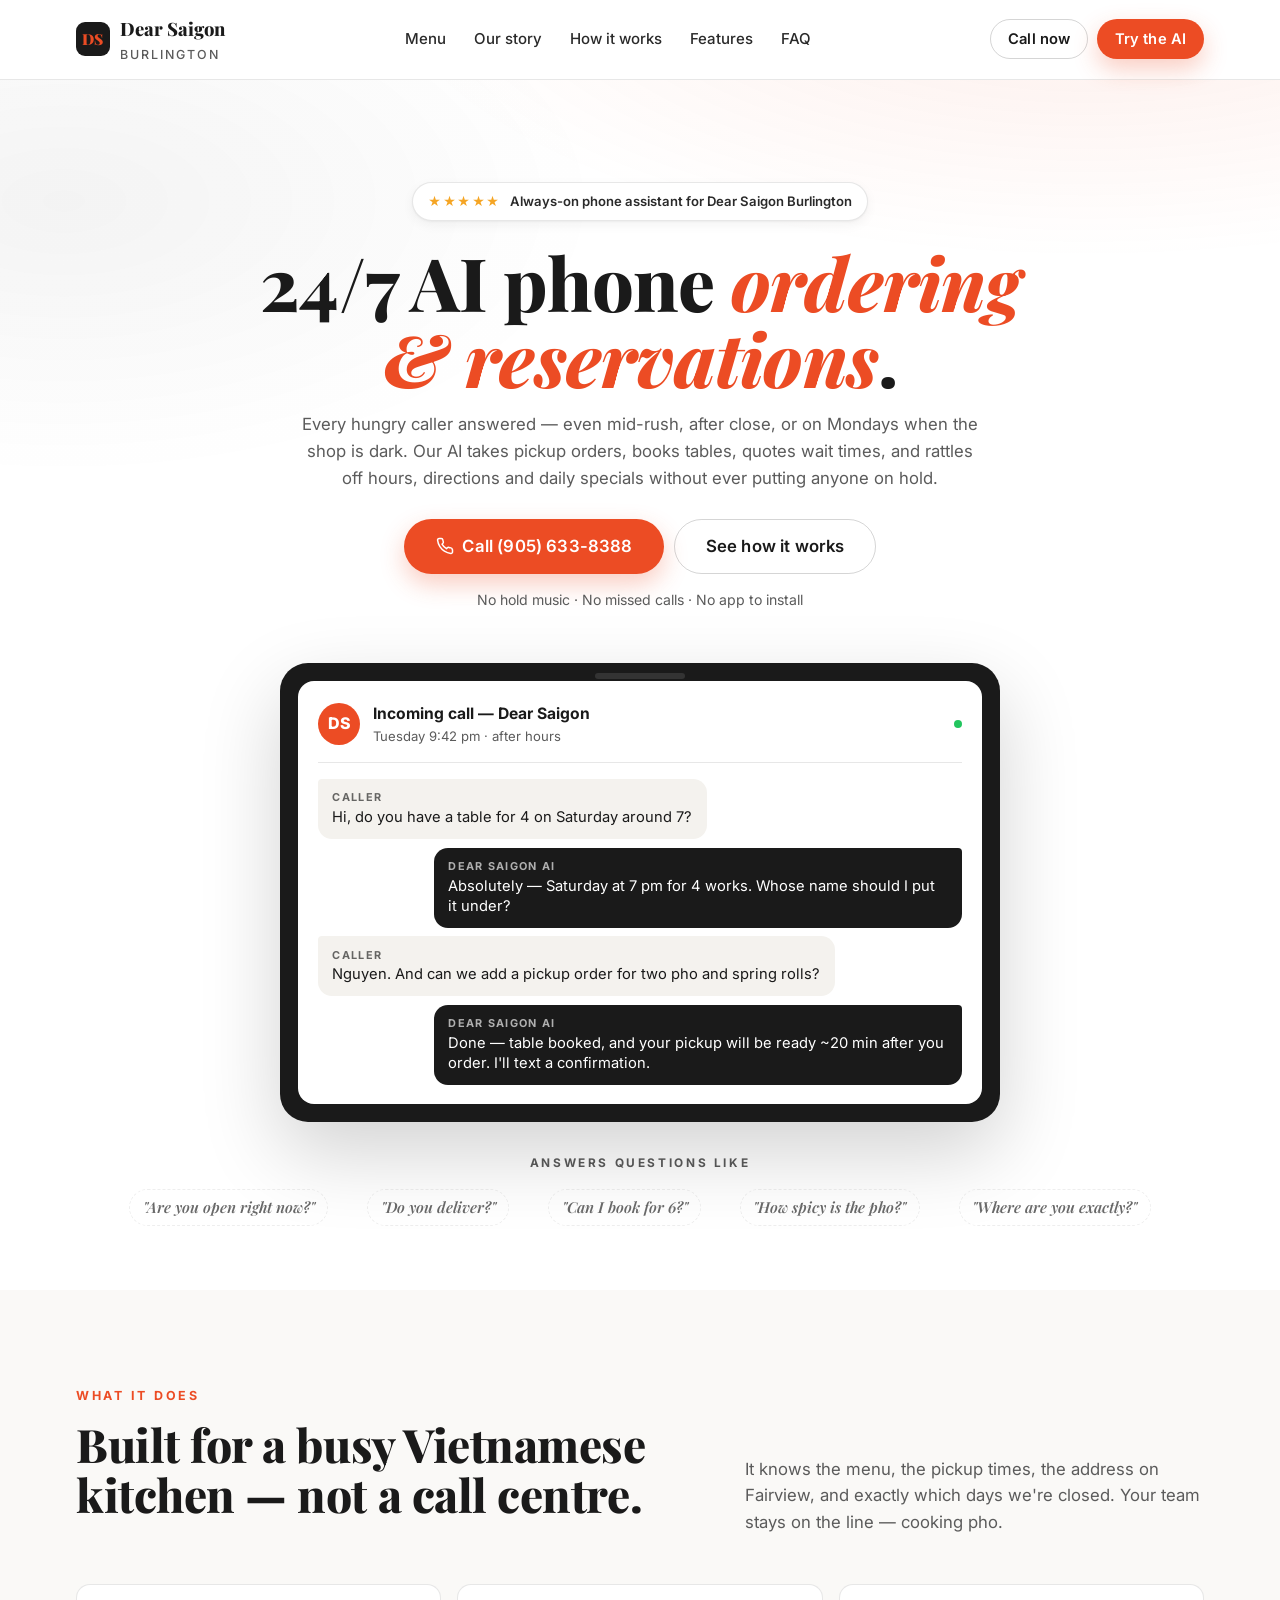
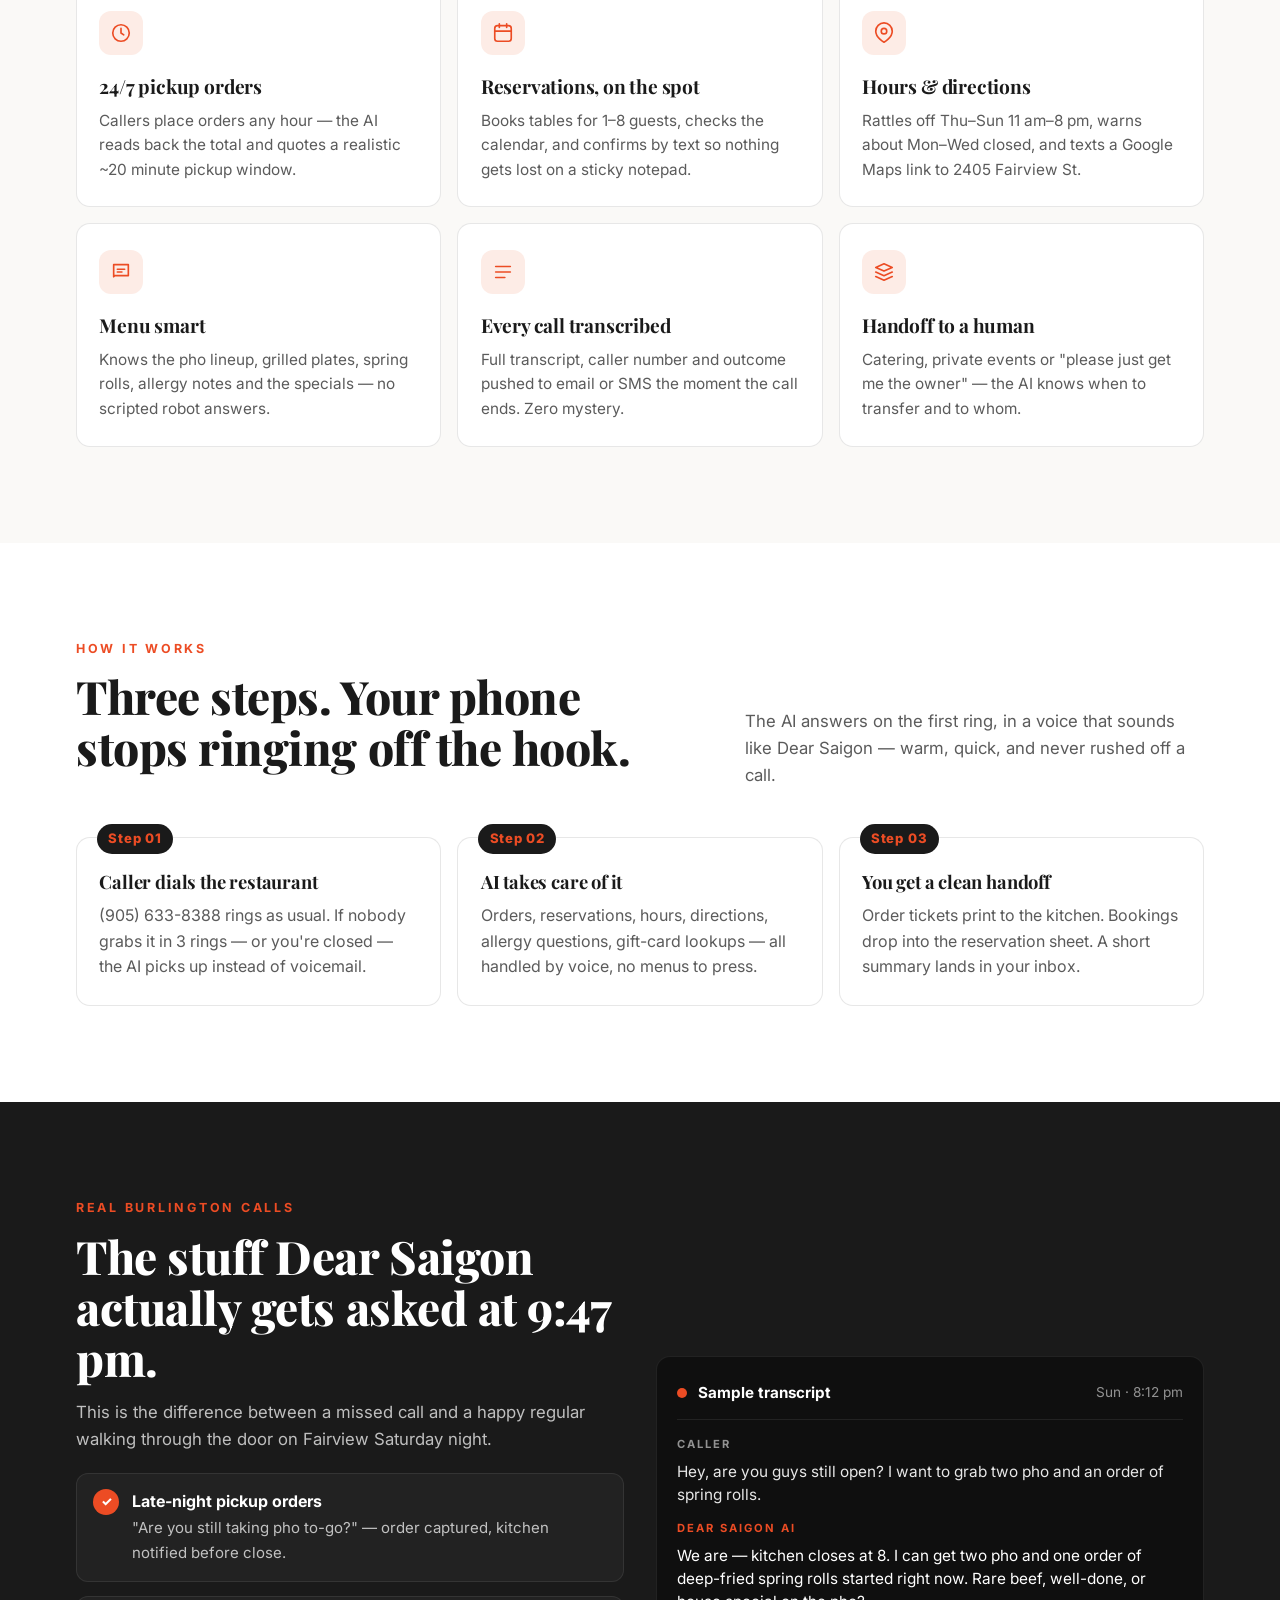
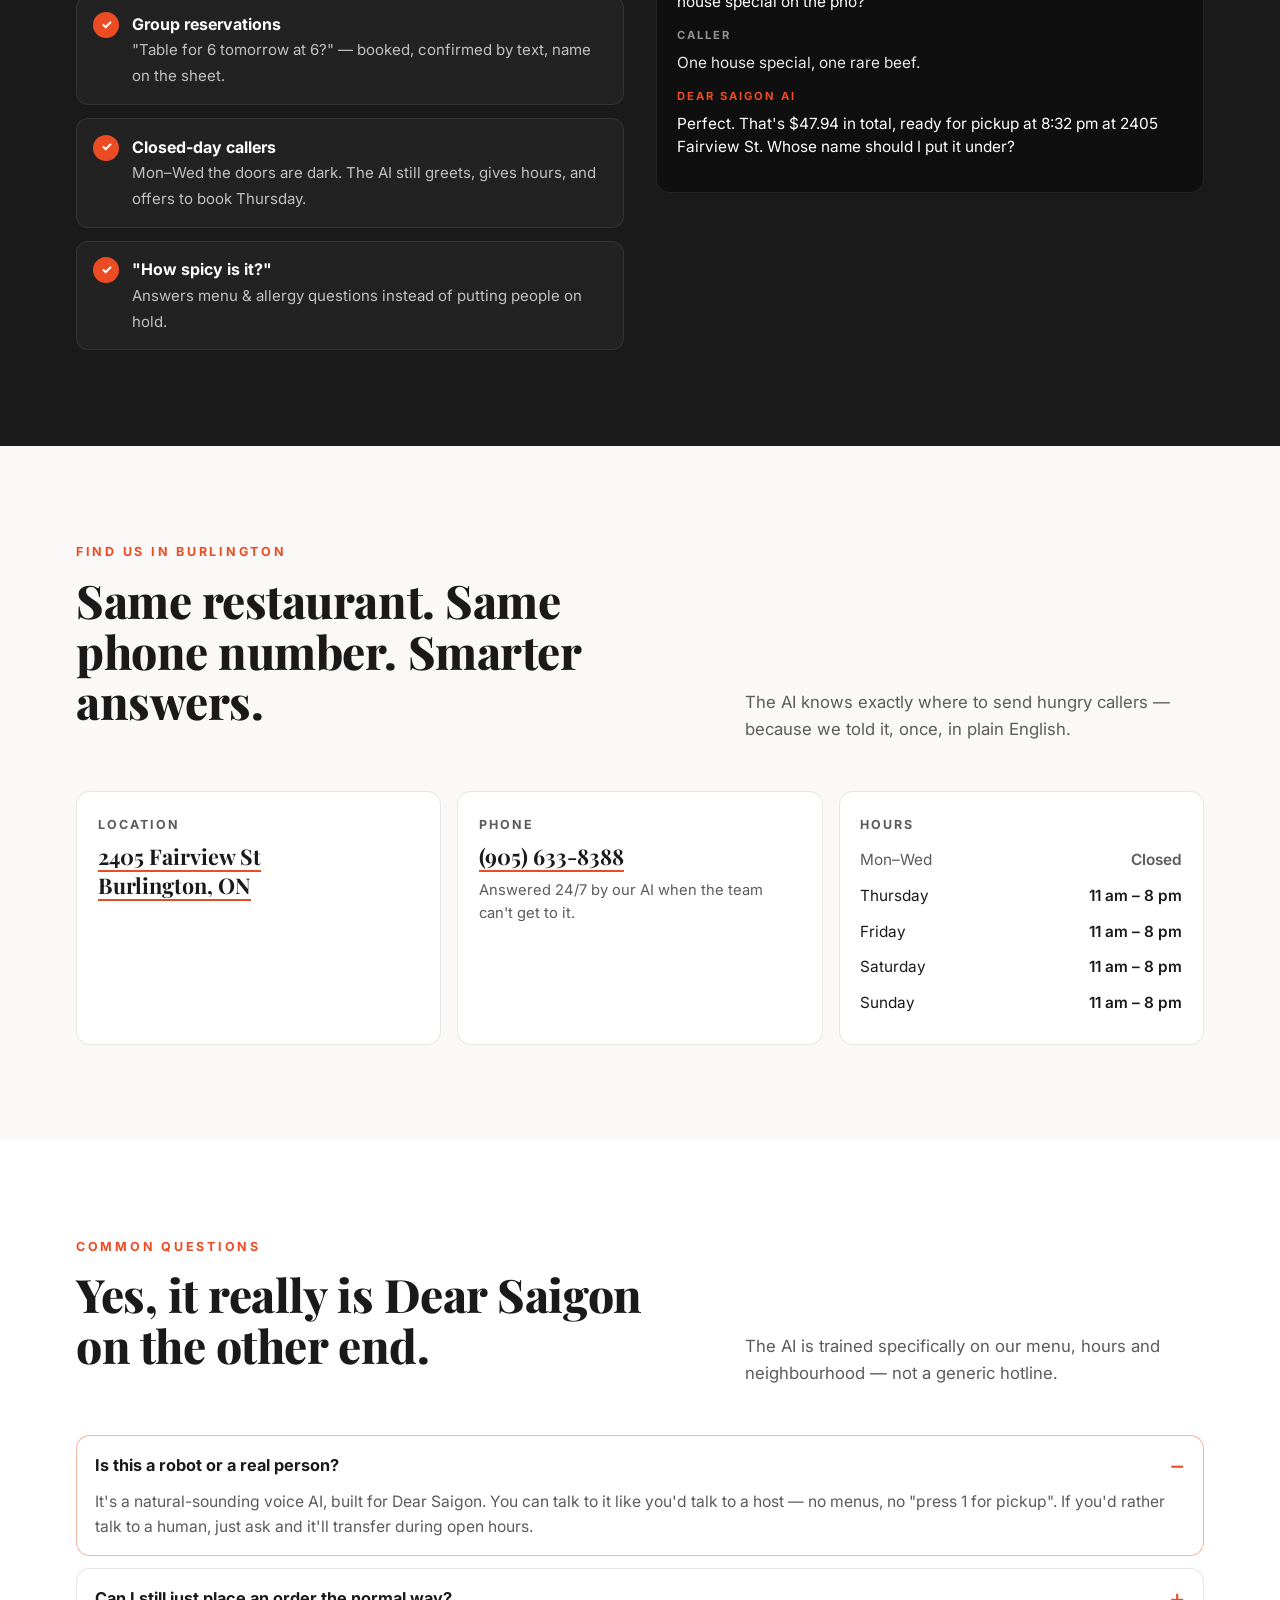
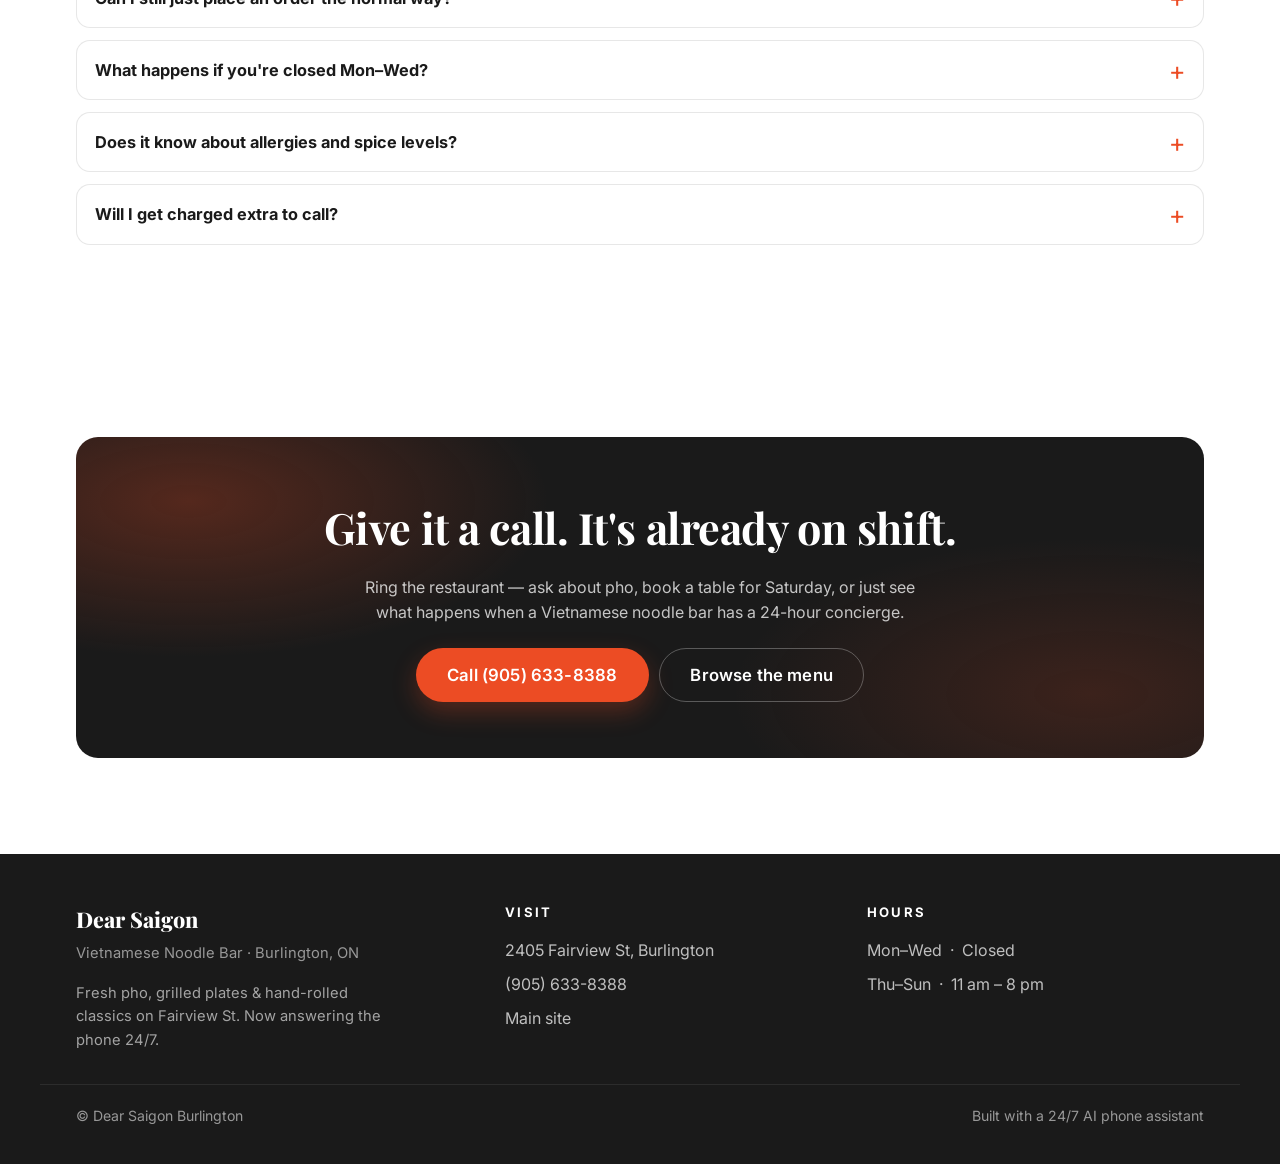
==== phone-ai.html @ c7701cff "Add 24/7 AI phone ordering & reservations page (Loman-inspired) - New standalone phone-ai.html with " ====
<!DOCTYPE html>
<html lang="en">
<head>
<meta charset="UTF-8" />
<meta name="viewport" content="width=device-width, initial-scale=1.0" />
<title>24/7 AI Phone Ordering & Reservations — Dear Saigon Burlington</title>

<link rel="icon" href="data:image/svg+xml,%3Csvg xmlns='http://www.w3.org/2000/svg' viewBox='0 0 32 32'%3E%3Crect width='32' height='32' rx='7' fill='%231a1a1a'/%3E%3Ctext x='16' y='23' font-family='Georgia,serif' font-size='17' font-weight='bold' fill='%23ec4c24' text-anchor='middle'%3EDS%3C/text%3E%3C/svg%3E" />
<meta name="theme-color" content="#1a1a1a" />
<meta name="robots" content="index,follow" />
<meta name="description" content="Dear Saigon Burlington now answers every call — 24/7. Take pickup orders, reservations, hours & directions with an always-on AI phone assistant. Never miss a hungry guest again." />
<link rel="canonical" href="https://skywalker8888.github.io/dear-saigon-landing/phone-ai.html" />

<!-- Open Graph -->
<meta property="og:site_name" content="Dear Saigon — Vietnamese Noodle Bar" />
<meta property="og:title" content="24/7 AI Phone Ordering & Reservations — Dear Saigon Burlington" />
<meta property="og:description" content="Every call answered, every table booked, every order taken — even when the kitchen is slammed." />
<meta property="og:type" content="website" />
<meta property="og:url" content="https://skywalker8888.github.io/dear-saigon-landing/phone-ai.html" />
<meta property="og:image" content="https://skywalker8888.github.io/dear-saigon-landing/assets/dearsaigon-pho.webp" />
<meta property="og:locale" content="en_CA" />

<meta name="twitter:card" content="summary_large_image" />
<meta name="twitter:title" content="24/7 AI Phone Ordering & Reservations — Dear Saigon Burlington" />
<meta name="twitter:description" content="Every call answered, every table booked, every order taken." />
<meta name="twitter:image" content="https://skywalker8888.github.io/dear-saigon-landing/assets/dearsaigon-pho.webp" />

<link rel="preconnect" href="https://fonts.googleapis.com" />
<link rel="preconnect" href="https://fonts.gstatic.com" crossorigin />
<link href="https://fonts.googleapis.com/css2?family=Inter:wght@400;500;600;700;800;900&family=Playfair+Display:ital,wght@0,600;0,700;0,800;0,900;1,600&display=swap" rel="stylesheet" />

<style>
  :root {
    --ink:        #1a1a1a;
    --ink-2:      #2a2a2a;
    --accent:     #ec4c24;
    --accent-2:   #d9401b;
    --accent-tint:#fdece6;
    --paper:      #ffffff;
    --paper-2:    #faf9f7;
    --paper-3:    #f4f2ee;
    --muted:      #5b5b5b;
    --line:       rgba(26,26,26,.10);
    --shadow-sm:  0 1px 2px rgba(0,0,0,.04), 0 4px 12px rgba(0,0,0,.05);
    --shadow-md:  0 8px 30px rgba(0,0,0,.08);
    --shadow-lg:  0 30px 80px rgba(0,0,0,.18);
    --radius:     14px;
    --radius-pill:999px;
    --maxw:       1200px;
    --ease:       cubic-bezier(.22,.61,.36,1);
  }

  * { box-sizing: border-box; margin: 0; padding: 0; }
  html { scroll-behavior: smooth; -webkit-text-size-adjust: 100%; scroll-padding-top: 90px; }
  body {
    font-family: 'Inter', system-ui, -apple-system, sans-serif;
    color: var(--ink);
    background: var(--paper);
    line-height: 1.6;
    -webkit-font-smoothing: antialiased;
    overflow-x: hidden;
  }
  h1, h2, h3, h4, .serif {
    font-family: 'Playfair Display', Georgia, serif;
    letter-spacing: -.01em;
    color: var(--ink);
  }
  a { color: inherit; text-decoration: none; }
  img, svg { display: block; max-width: 100%; height: auto; }

  .wrap { width: 100%; max-width: var(--maxw); margin-inline: auto; padding-inline: clamp(1.1rem, 4vw, 2.25rem); }

  /* ---------- Buttons ---------- */
  .btn {
    display: inline-flex;
    align-items: center;
    justify-content: center;
    gap: .55rem;
    font-weight: 600;
    font-size: 1rem;
    letter-spacing: .01em;
    padding: .95rem 1.55rem;
    border-radius: var(--radius-pill);
    border: 1.5px solid transparent;
    cursor: pointer;
    transition: transform .2s var(--ease), box-shadow .2s var(--ease), background .2s var(--ease), color .2s var(--ease);
    min-height: 48px;
    line-height: 1.1;
  }
  .btn:focus-visible { outline: 3px solid var(--accent); outline-offset: 3px; }
  .btn-primary {
    background: var(--accent);
    color: #fff;
    box-shadow: 0 10px 24px rgba(236,76,36,.28);
  }
  .btn-primary:hover { transform: translateY(-2px); background: var(--accent-2); box-shadow: 0 14px 32px rgba(236,76,36,.38); }
  .btn-dark {
    background: var(--ink);
    color: #fff;
  }
  .btn-dark:hover { transform: translateY(-2px); background: #000; }
  .btn-outline {
    background: transparent;
    color: var(--ink);
    border-color: rgba(26,26,26,.18);
  }
  .btn-outline:hover { border-color: var(--ink); background: rgba(26,26,26,.04); }
  .btn-lg { font-size: 1.05rem; padding: 1.05rem 1.9rem; min-height: 54px; }

  /* ---------- Top nav ---------- */
  .nav {
    position: sticky; top: 0; z-index: 60;
    background: rgba(255,255,255,.9);
    backdrop-filter: saturate(1.4) blur(10px);
    -webkit-backdrop-filter: saturate(1.4) blur(10px);
    border-bottom: 1px solid var(--line);
  }
  .nav-inner {
    display: flex; align-items: center; justify-content: space-between;
    padding-block: .85rem;
  }
  .brand {
    display: inline-flex; align-items: center; gap: .65rem;
    font-family: 'Playfair Display', Georgia, serif;
    font-weight: 800;
    font-size: 1.15rem;
    color: var(--ink);
  }
  .brand .mark {
    width: 34px; height: 34px; border-radius: 9px;
    background: var(--ink);
    color: var(--accent);
    display: inline-flex; align-items: center; justify-content: center;
    font-weight: 900; font-size: .95rem;
    letter-spacing: .02em;
  }
  .brand .subline {
    font-family: 'Inter', sans-serif; font-weight: 500; font-size: .78rem;
    color: var(--muted); letter-spacing: .16em; text-transform: uppercase;
  }
  .nav-links {
    display: none;
    gap: 1.75rem;
    align-items: center;
  }
  .nav-links a {
    font-weight: 500; color: var(--ink-2); font-size: .94rem;
    transition: color .2s var(--ease);
  }
  .nav-links a:hover { color: var(--accent); }
  .nav-actions { display: inline-flex; align-items: center; gap: .55rem; }
  .nav-actions .btn { padding: .6rem 1.05rem; min-height: 40px; font-size: .92rem; }
  @media (min-width: 900px) {
    .nav-links { display: inline-flex; }
  }

  /* ---------- Hero ---------- */
  .hero {
    position: relative;
    padding: clamp(3.5rem, 8vw, 6.5rem) 0 clamp(2.5rem, 6vw, 4rem);
    background:
      radial-gradient(1200px 500px at 85% -10%, rgba(236,76,36,.10), transparent 60%),
      radial-gradient(900px 460px at 5% 10%, rgba(26,26,26,.05), transparent 60%),
      var(--paper);
    text-align: center;
    overflow: hidden;
  }
  .hero .ribbon {
    display: inline-flex; align-items: center; gap: .55rem;
    background: #fff;
    border: 1px solid var(--line);
    padding: .5rem .95rem;
    border-radius: var(--radius-pill);
    font-size: .82rem; font-weight: 600; color: var(--ink-2);
    box-shadow: var(--shadow-sm);
  }
  .hero .ribbon .stars { color: #f5a524; letter-spacing: .12em; font-size: .78rem; }
  .hero h1 {
    margin: 1.35rem auto .95rem;
    font-size: clamp(2.4rem, 6.4vw, 4.6rem);
    line-height: 1.04;
    max-width: 16ch;
    font-weight: 800;
  }
  .hero h1 .accent { color: var(--accent); font-style: italic; }
  .hero p.lede {
    max-width: 62ch; margin: 0 auto 1.75rem;
    color: var(--muted); font-size: clamp(1.05rem, 1.3vw, 1.18rem);
  }
  .hero .cta-row {
    display: inline-flex; flex-wrap: wrap; gap: .65rem; justify-content: center;
  }
  .hero .under-cta {
    margin-top: .95rem; color: var(--muted); font-size: .88rem;
  }

  /* Phone mockup */
  .phone-frame {
    margin: clamp(2rem, 5vw, 3.25rem) auto 0;
    max-width: 720px;
    background: var(--ink);
    border-radius: 28px;
    padding: 18px;
    box-shadow: var(--shadow-lg);
    position: relative;
  }
  .phone-frame::before {
    content: '';
    position: absolute; top: 10px; left: 50%; transform: translateX(-50%);
    width: 90px; height: 6px; background: #333; border-radius: 3px;
  }
  .phone-screen {
    background: #fff; border-radius: 16px;
    padding: 1.25rem 1.25rem 1.15rem;
    text-align: left;
  }
  .call-row {
    display: flex; align-items: center; gap: .8rem;
    padding-bottom: .9rem; border-bottom: 1px solid var(--line);
    margin-bottom: 1rem;
  }
  .avatar {
    width: 42px; height: 42px; border-radius: 50%;
    background: var(--accent); color: #fff;
    display: inline-flex; align-items: center; justify-content: center;
    font-weight: 800;
  }
  .call-title { font-weight: 700; font-size: .98rem; }
  .call-sub { color: var(--muted); font-size: .82rem; }
  .live-dot {
    width: 8px; height: 8px; border-radius: 50%;
    background: #22c55e; margin-left: auto;
    box-shadow: 0 0 0 0 rgba(34,197,94,.5);
    animation: pulse 1.6s infinite;
  }
  @keyframes pulse {
    0% { box-shadow: 0 0 0 0 rgba(34,197,94,.55); }
    70% { box-shadow: 0 0 0 12px rgba(34,197,94,0); }
    100% { box-shadow: 0 0 0 0 rgba(34,197,94,0); }
  }
  .bubbles { display: grid; gap: .55rem; }
  .bubble {
    padding: .7rem .9rem; border-radius: 14px;
    font-size: .92rem; max-width: 82%;
    line-height: 1.35;
  }
  .bubble.them {
    background: var(--paper-3); color: var(--ink);
    border-top-left-radius: 4px;
    justify-self: start;
  }
  .bubble.ai {
    background: var(--ink); color: #fff;
    border-top-right-radius: 4px;
    justify-self: end;
  }
  .bubble .who {
    display: block; font-size: .68rem; text-transform: uppercase; letter-spacing: .12em;
    opacity: .65; margin-bottom: .2rem; font-weight: 700;
  }

  /* ---------- Logos / trusted band ---------- */
  .trust {
    padding: 2rem 0 0;
    text-align: center;
  }
  .trust .kicker {
    text-transform: uppercase; letter-spacing: .22em; font-size: .74rem;
    color: var(--muted); font-weight: 700; margin-bottom: 1rem;
  }
  .trust-row {
    display: flex; flex-wrap: wrap; justify-content: center; align-items: center;
    gap: 1.4rem 2.4rem; opacity: .7;
    font-weight: 700; color: var(--ink-2); font-size: .95rem;
  }
  .trust-row .pill {
    padding: .35rem .8rem; border: 1px dashed var(--line); border-radius: 999px;
    font-family: 'Playfair Display', serif; font-style: italic; font-weight: 600;
  }

  /* ---------- Section shell ---------- */
  section { padding: clamp(3.5rem, 8vw, 6rem) 0; }
  .section-kicker {
    color: var(--accent); font-weight: 700; letter-spacing: .22em;
    text-transform: uppercase; font-size: .78rem;
    margin-bottom: .8rem;
  }
  .section-title {
    font-size: clamp(1.9rem, 3.6vw, 2.9rem);
    line-height: 1.1; max-width: 22ch;
    font-weight: 800;
    margin-bottom: 1rem;
  }
  .section-lede {
    color: var(--muted); font-size: 1.05rem;
    max-width: 60ch;
  }
  .section-head {
    display: grid;
    gap: 1rem;
    margin-bottom: clamp(2rem, 4vw, 3rem);
  }
  @media (min-width: 900px) {
    .section-head.split {
      grid-template-columns: 1.15fr .85fr;
      align-items: end;
      gap: 3rem;
    }
    .section-head.split .section-lede { justify-self: end; }
  }

  /* ---------- Feature grid ---------- */
  .features {
    background: var(--paper-2);
  }
  .feat-grid {
    display: grid; gap: 1rem;
    grid-template-columns: 1fr;
  }
  @media (min-width: 700px) { .feat-grid { grid-template-columns: 1fr 1fr; } }
  @media (min-width: 1000px) { .feat-grid { grid-template-columns: repeat(3, 1fr); } }
  .feat {
    background: #fff;
    border: 1px solid var(--line);
    border-radius: var(--radius);
    padding: 1.6rem 1.4rem 1.5rem;
    transition: transform .25s var(--ease), box-shadow .25s var(--ease), border-color .25s var(--ease);
  }
  .feat:hover { transform: translateY(-4px); box-shadow: var(--shadow-md); border-color: rgba(236,76,36,.35); }
  .feat .icon {
    width: 44px; height: 44px; border-radius: 12px;
    background: var(--accent-tint); color: var(--accent);
    display: inline-flex; align-items: center; justify-content: center;
    margin-bottom: 1rem;
  }
  .feat h3 { font-size: 1.2rem; margin-bottom: .45rem; font-weight: 700; }
  .feat p { color: var(--muted); font-size: .96rem; }

  /* ---------- How it works ---------- */
  .how-grid {
    display: grid; gap: 1rem;
    grid-template-columns: 1fr;
  }
  @media (min-width: 800px) { .how-grid { grid-template-columns: repeat(3, 1fr); } }
  .step {
    padding: 1.6rem 1.4rem;
    background: #fff;
    border: 1px solid var(--line);
    border-radius: var(--radius);
    position: relative;
  }
  .step .num {
    position: absolute; top: -14px; left: 20px;
    background: var(--ink); color: var(--accent);
    padding: .3rem .7rem; border-radius: 999px;
    font-weight: 800; font-size: .82rem; letter-spacing: .06em;
  }
  .step h3 { font-size: 1.15rem; margin: .25rem 0 .4rem; }
  .step p { color: var(--muted); }

  /* ---------- Split / conversation section ---------- */
  .split-section {
    background: var(--ink); color: #fff;
  }
  .split-section .section-title,
  .split-section h3 { color: #fff; }
  .split-section .section-lede { color: rgba(255,255,255,.72); }
  .split-section .section-kicker { color: var(--accent); }
  .split-grid {
    display: grid; gap: 2rem;
    grid-template-columns: 1fr;
  }
  @media (min-width: 900px) { .split-grid { grid-template-columns: 1fr 1fr; align-items: center; } }
  .use-list { display: grid; gap: .85rem; margin-top: 1.25rem; }
  .use-list li {
    list-style: none;
    display: flex; gap: .8rem; align-items: flex-start;
    padding: .95rem 1rem;
    background: rgba(255,255,255,.04);
    border: 1px solid rgba(255,255,255,.08);
    border-radius: 12px;
  }
  .use-list li .tick {
    flex: 0 0 auto; width: 26px; height: 26px; border-radius: 50%;
    background: var(--accent); color: #fff;
    display: inline-flex; align-items: center; justify-content: center;
    font-size: .8rem; font-weight: 800;
  }
  .use-list li strong { color: #fff; }
  .use-list li span { color: rgba(255,255,255,.72); font-size: .94rem; }

  .transcript {
    background: #0f0f0f;
    border: 1px solid rgba(255,255,255,.08);
    border-radius: var(--radius);
    padding: 1.5rem 1.25rem 1.25rem;
  }
  .transcript-head {
    display: flex; align-items: center; gap: .7rem;
    padding-bottom: .9rem; border-bottom: 1px solid rgba(255,255,255,.08);
    margin-bottom: 1rem;
  }
  .transcript-head .dot { width: 10px; height: 10px; border-radius: 50%; background: var(--accent); }
  .transcript-head .label { font-weight: 700; font-size: .95rem; }
  .transcript-head .time { color: rgba(255,255,255,.55); font-size: .85rem; margin-left: auto; }
  .msg { display: grid; gap: .35rem; margin-bottom: .9rem; }
  .msg .from {
    font-size: .7rem; letter-spacing: .18em; text-transform: uppercase;
    color: rgba(255,255,255,.55); font-weight: 700;
  }
  .msg p { line-height: 1.5; font-size: .96rem; }
  .msg.caller p { color: rgba(255,255,255,.9); }
  .msg.ai p { color: #fff; }
  .msg.ai .from { color: var(--accent); }

  /* ---------- FAQ ---------- */
  .faq-list { display: grid; gap: .75rem; margin-top: 1.5rem; }
  details.faq {
    background: #fff;
    border: 1px solid var(--line);
    border-radius: var(--radius);
    padding: 1rem 1.15rem;
    transition: border-color .2s var(--ease);
  }
  details.faq[open] { border-color: rgba(236,76,36,.4); }
  details.faq summary {
    list-style: none; cursor: pointer;
    font-weight: 700; font-size: 1.02rem;
    display: flex; align-items: center; justify-content: space-between;
    gap: 1rem;
  }
  details.faq summary::-webkit-details-marker { display: none; }
  details.faq summary::after {
    content: '+'; font-weight: 400; font-size: 1.6rem;
    color: var(--accent); line-height: 1; transition: transform .2s var(--ease);
  }
  details.faq[open] summary::after { content: '−'; }
  details.faq p { color: var(--muted); margin-top: .7rem; font-size: .98rem; }

  /* ---------- CTA banner ---------- */
  .cta-banner {
    background:
      radial-gradient(600px 260px at 10% 20%, rgba(236,76,36,.28), transparent 60%),
      radial-gradient(600px 260px at 90% 80%, rgba(236,76,36,.16), transparent 60%),
      var(--ink);
    color: #fff;
    text-align: center;
    border-radius: 22px;
    padding: clamp(2.25rem, 5vw, 3.5rem) clamp(1.25rem, 4vw, 3rem);
    margin: 0 auto;
  }
  .cta-banner h2 { color: #fff; font-size: clamp(1.9rem, 3.6vw, 2.7rem); margin-bottom: .8rem; }
  .cta-banner p { color: rgba(255,255,255,.75); max-width: 55ch; margin: 0 auto 1.4rem; }
  .cta-banner .btn-outline { color: #fff; border-color: rgba(255,255,255,.28); }
  .cta-banner .btn-outline:hover { border-color: #fff; background: rgba(255,255,255,.06); }

  /* ---------- Info / visit panel ---------- */
  .visit {
    background: var(--paper-2);
  }
  .visit-grid {
    display: grid; gap: 1rem;
    grid-template-columns: 1fr;
  }
  @media (min-width: 800px) { .visit-grid { grid-template-columns: repeat(3, 1fr); } }
  .info-card {
    background: #fff;
    border: 1px solid var(--line);
    border-radius: var(--radius);
    padding: 1.4rem 1.3rem;
  }
  .info-card h4 {
    font-family: 'Inter', sans-serif; text-transform: uppercase;
    letter-spacing: .16em; font-size: .78rem; color: var(--muted);
    font-weight: 700; margin-bottom: .5rem;
  }
  .info-card .big {
    font-family: 'Playfair Display', serif; font-size: 1.35rem; font-weight: 700;
    line-height: 1.3;
  }
  .info-card .big a { border-bottom: 2px solid var(--accent); }
  .info-card ul { list-style: none; margin-top: .2rem; }
  .info-card li {
    display: flex; justify-content: space-between; gap: 1rem;
    padding: .35rem 0;
    color: var(--ink);
    font-size: .96rem;
  }
  .info-card li.closed { color: var(--muted); }
  .info-card li span:last-child { font-weight: 600; }

  /* ---------- Footer ---------- */
  footer {
    background: var(--ink); color: rgba(255,255,255,.75);
    padding: 3rem 0 2.25rem;
  }
  .foot-inner {
    display: grid; gap: 1.5rem;
    grid-template-columns: 1fr;
    align-items: start;
  }
  @media (min-width: 800px) { .foot-inner { grid-template-columns: 1.2fr 1fr 1fr; } }
  .foot-brand { font-family: 'Playfair Display', serif; color: #fff; font-weight: 800; font-size: 1.35rem; }
  .foot-sub { color: rgba(255,255,255,.55); margin-top: .35rem; font-size: .92rem; }
  .foot h5 {
    font-family: 'Inter', sans-serif; color: #fff; font-size: .82rem;
    text-transform: uppercase; letter-spacing: .18em; font-weight: 700; margin-bottom: .7rem;
  }
  .foot a { display: block; padding: .25rem 0; color: rgba(255,255,255,.72); }
  .foot a:hover { color: var(--accent); }
  .foot-bottom {
    margin-top: 2rem; padding-top: 1.25rem;
    border-top: 1px solid rgba(255,255,255,.08);
    display: flex; flex-wrap: wrap; justify-content: space-between; gap: .6rem;
    color: rgba(255,255,255,.55); font-size: .88rem;
  }

  /* Reveal animation */
  .reveal { opacity: 0; transform: translateY(14px); transition: opacity .55s var(--ease), transform .55s var(--ease); }
  .reveal.in { opacity: 1; transform: translateY(0); }
  @media (prefers-reduced-motion: reduce) {
    .reveal { opacity: 1; transform: none; }
    .live-dot { animation: none; }
  }
</style>
</head>

<body>

  <!-- ============ NAV ============ -->
  <header class="nav">
    <div class="wrap nav-inner">
      <a class="brand" href="index.html" aria-label="Dear Saigon home">
        <span class="mark" aria-hidden="true">DS</span>
        <span>
          Dear Saigon
          <span class="subline" style="display:block;margin-top:2px">Burlington</span>
        </span>
      </a>

      <nav class="nav-links" aria-label="Primary">
        <a href="index.html#menu">Menu</a>
        <a href="index.html#story">Our story</a>
        <a href="#how">How it works</a>
        <a href="#features">Features</a>
        <a href="#faq">FAQ</a>
      </nav>

      <div class="nav-actions">
        <a class="btn btn-outline" href="tel:+19056338388" aria-label="Call Dear Saigon">Call now</a>
        <a class="btn btn-primary" href="#cta">Try the AI</a>
      </div>
    </div>
  </header>

  <main>

    <!-- ============ HERO ============ -->
    <section class="hero">
      <div class="wrap">
        <span class="ribbon">
          <span class="stars" aria-hidden="true">★★★★★</span>
          <span>Always-on phone assistant for Dear Saigon Burlington</span>
        </span>

        <h1>24/7 AI phone <span class="accent">ordering &amp; reservations</span>.</h1>
        <p class="lede">
          Every hungry caller answered — even mid-rush, after close, or on Mondays when the shop is dark.
          Our AI takes pickup orders, books tables, quotes wait times, and rattles off hours,
          directions and daily specials without ever putting anyone on hold.
        </p>

        <div class="cta-row">
          <a class="btn btn-primary btn-lg" href="tel:+19056338388">
            <svg width="18" height="18" viewBox="0 0 24 24" fill="none" stroke="currentColor" stroke-width="2" stroke-linecap="round" stroke-linejoin="round" aria-hidden="true"><path d="M22 16.9v3a2 2 0 0 1-2.2 2 19.8 19.8 0 0 1-8.6-3.1 19.5 19.5 0 0 1-6-6 19.8 19.8 0 0 1-3.1-8.6A2 2 0 0 1 4.1 2h3a2 2 0 0 1 2 1.7c.1.9.3 1.8.6 2.6a2 2 0 0 1-.5 2.1L8 9.6a16 16 0 0 0 6 6l1.2-1.2a2 2 0 0 1 2.1-.5c.8.3 1.7.5 2.6.6a2 2 0 0 1 1.7 2Z"/></svg>
            Call (905) 633-8388
          </a>
          <a class="btn btn-outline btn-lg" href="#how">See how it works</a>
        </div>
        <p class="under-cta">No hold music &middot; No missed calls &middot; No app to install</p>

        <!-- Phone / demo card -->
        <div class="phone-frame reveal" aria-hidden="false">
          <div class="phone-screen">
            <div class="call-row">
              <div class="avatar">DS</div>
              <div>
                <div class="call-title">Incoming call — Dear Saigon</div>
                <div class="call-sub">Tuesday 9:42 pm &middot; after hours</div>
              </div>
              <span class="live-dot" aria-hidden="true"></span>
            </div>
            <div class="bubbles">
              <div class="bubble them">
                <span class="who">Caller</span>
                Hi, do you have a table for 4 on Saturday around 7?
              </div>
              <div class="bubble ai">
                <span class="who">Dear Saigon AI</span>
                Absolutely — Saturday at 7 pm for 4 works. Whose name should I put it under?
              </div>
              <div class="bubble them">
                <span class="who">Caller</span>
                Nguyen. And can we add a pickup order for two pho and spring rolls?
              </div>
              <div class="bubble ai">
                <span class="who">Dear Saigon AI</span>
                Done — table booked, and your pickup will be ready ~20 min after you order. I'll text a confirmation.
              </div>
            </div>
          </div>
        </div>

        <div class="trust">
          <div class="kicker">Answers questions like</div>
          <div class="trust-row">
            <span class="pill">"Are you open right now?"</span>
            <span class="pill">"Do you deliver?"</span>
            <span class="pill">"Can I book for 6?"</span>
            <span class="pill">"How spicy is the pho?"</span>
            <span class="pill">"Where are you exactly?"</span>
          </div>
        </div>
      </div>
    </section>

    <!-- ============ FEATURES ============ -->
    <section class="features" id="features">
      <div class="wrap">
        <div class="section-head split">
          <div>
            <div class="section-kicker">What it does</div>
            <h2 class="section-title">Built for a busy Vietnamese kitchen — not a call centre.</h2>
          </div>
          <p class="section-lede">
            It knows the menu, the pickup times, the address on Fairview, and exactly which days
            we're closed. Your team stays on the line — cooking pho.
          </p>
        </div>

        <div class="feat-grid">
          <div class="feat reveal">
            <span class="icon" aria-hidden="true">
              <svg width="22" height="22" viewBox="0 0 24 24" fill="none" stroke="currentColor" stroke-width="1.8" stroke-linecap="round" stroke-linejoin="round"><circle cx="12" cy="12" r="9"/><path d="M12 7v5l3 2"/></svg>
            </span>
            <h3>24/7 pickup orders</h3>
            <p>Callers place orders any hour — the AI reads back the total and quotes a realistic ~20 minute pickup window.</p>
          </div>

          <div class="feat reveal">
            <span class="icon" aria-hidden="true">
              <svg width="22" height="22" viewBox="0 0 24 24" fill="none" stroke="currentColor" stroke-width="1.8" stroke-linecap="round" stroke-linejoin="round"><rect x="3" y="4" width="18" height="17" rx="3"/><path d="M16 2v4M8 2v4M3 10h18"/></svg>
            </span>
            <h3>Reservations, on the spot</h3>
            <p>Books tables for 1–8 guests, checks the calendar, and confirms by text so nothing gets lost on a sticky notepad.</p>
          </div>

          <div class="feat reveal">
            <span class="icon" aria-hidden="true">
              <svg width="22" height="22" viewBox="0 0 24 24" fill="none" stroke="currentColor" stroke-width="1.8" stroke-linecap="round" stroke-linejoin="round"><path d="M21 10c0 7-9 12-9 12S3 17 3 10a9 9 0 1 1 18 0Z"/><circle cx="12" cy="10" r="3"/></svg>
            </span>
            <h3>Hours &amp; directions</h3>
            <p>Rattles off Thu–Sun 11 am–8 pm, warns about Mon–Wed closed, and texts a Google Maps link to 2405 Fairview St.</p>
          </div>

          <div class="feat reveal">
            <span class="icon" aria-hidden="true">
              <svg width="22" height="22" viewBox="0 0 24 24" fill="none" stroke="currentColor" stroke-width="1.8" stroke-linecap="round" stroke-linejoin="round"><path d="M4 4h16v12H5.2L4 17.2Z"/><path d="M8 9h8M8 12h5"/></svg>
            </span>
            <h3>Menu smart</h3>
            <p>Knows the pho lineup, grilled plates, spring rolls, allergy notes and the specials — no scripted robot answers.</p>
          </div>

          <div class="feat reveal">
            <span class="icon" aria-hidden="true">
              <svg width="22" height="22" viewBox="0 0 24 24" fill="none" stroke="currentColor" stroke-width="1.8" stroke-linecap="round" stroke-linejoin="round"><path d="M4 6h16M4 12h16M4 18h10"/></svg>
            </span>
            <h3>Every call transcribed</h3>
            <p>Full transcript, caller number and outcome pushed to email or SMS the moment the call ends. Zero mystery.</p>
          </div>

          <div class="feat reveal">
            <span class="icon" aria-hidden="true">
              <svg width="22" height="22" viewBox="0 0 24 24" fill="none" stroke="currentColor" stroke-width="1.8" stroke-linecap="round" stroke-linejoin="round"><path d="M12 3l9 4-9 4-9-4 9-4Z"/><path d="M3 12l9 4 9-4"/><path d="M3 17l9 4 9-4"/></svg>
            </span>
            <h3>Handoff to a human</h3>
            <p>Catering, private events or "please just get me the owner" — the AI knows when to transfer and to whom.</p>
          </div>
        </div>
      </div>
    </section>

    <!-- ============ HOW IT WORKS ============ -->
    <section id="how">
      <div class="wrap">
        <div class="section-head split">
          <div>
            <div class="section-kicker">How it works</div>
            <h2 class="section-title">Three steps. Your phone stops ringing off the hook.</h2>
          </div>
          <p class="section-lede">
            The AI answers on the first ring, in a voice that sounds like Dear Saigon —
            warm, quick, and never rushed off a call.
          </p>
        </div>

        <div class="how-grid">
          <article class="step reveal">
            <span class="num">Step 01</span>
            <h3>Caller dials the restaurant</h3>
            <p>(905) 633-8388 rings as usual. If nobody grabs it in 3 rings — or you're closed — the AI picks up instead of voicemail.</p>
          </article>
          <article class="step reveal">
            <span class="num">Step 02</span>
            <h3>AI takes care of it</h3>
            <p>Orders, reservations, hours, directions, allergy questions, gift-card lookups — all handled by voice, no menus to press.</p>
          </article>
          <article class="step reveal">
            <span class="num">Step 03</span>
            <h3>You get a clean handoff</h3>
            <p>Order tickets print to the kitchen. Bookings drop into the reservation sheet. A short summary lands in your inbox.</p>
          </article>
        </div>
      </div>
    </section>

    <!-- ============ SPLIT / USE CASES + TRANSCRIPT ============ -->
    <section class="split-section">
      <div class="wrap">
        <div class="split-grid">
          <div>
            <div class="section-kicker">Real Burlington calls</div>
            <h2 class="section-title">The stuff Dear Saigon actually gets asked at 9:47 pm.</h2>
            <p class="section-lede">
              This is the difference between a missed call and a happy regular walking through the door on Fairview Saturday night.
            </p>

            <ul class="use-list">
              <li><span class="tick">✓</span><div><strong>Late-night pickup orders</strong><br /><span>"Are you still taking pho to-go?" — order captured, kitchen notified before close.</span></div></li>
              <li><span class="tick">✓</span><div><strong>Group reservations</strong><br /><span>"Table for 6 tomorrow at 6?" — booked, confirmed by text, name on the sheet.</span></div></li>
              <li><span class="tick">✓</span><div><strong>Closed-day callers</strong><br /><span>Mon–Wed the doors are dark. The AI still greets, gives hours, and offers to book Thursday.</span></div></li>
              <li><span class="tick">✓</span><div><strong>"How spicy is it?"</strong><br /><span>Answers menu &amp; allergy questions instead of putting people on hold.</span></div></li>
            </ul>
          </div>

          <div class="transcript reveal" aria-label="Example call transcript">
            <div class="transcript-head">
              <span class="dot" aria-hidden="true"></span>
              <span class="label">Sample transcript</span>
              <span class="time">Sun · 8:12 pm</span>
            </div>

            <div class="msg caller">
              <span class="from">Caller</span>
              <p>Hey, are you guys still open? I want to grab two pho and an order of spring rolls.</p>
            </div>
            <div class="msg ai">
              <span class="from">Dear Saigon AI</span>
              <p>We are — kitchen closes at 8. I can get two pho and one order of deep-fried spring rolls started right now. Rare beef, well-done, or house special on the pho?</p>
            </div>
            <div class="msg caller">
              <span class="from">Caller</span>
              <p>One house special, one rare beef.</p>
            </div>
            <div class="msg ai">
              <span class="from">Dear Saigon AI</span>
              <p>Perfect. That's $47.94 in total, ready for pickup at 8:32 pm at 2405 Fairview St. Whose name should I put it under?</p>
            </div>
          </div>
        </div>
      </div>
    </section>

    <!-- ============ VISIT / INFO ============ -->
    <section class="visit" id="visit">
      <div class="wrap">
        <div class="section-head split">
          <div>
            <div class="section-kicker">Find us in Burlington</div>
            <h2 class="section-title">Same restaurant. Same phone number. Smarter answers.</h2>
          </div>
          <p class="section-lede">
            The AI knows exactly where to send hungry callers — because we told it, once, in plain English.
          </p>
        </div>

        <div class="visit-grid">
          <div class="info-card reveal">
            <h4>Location</h4>
            <div class="big">
              <a href="https://maps.google.com/?q=2405+Fairview+St+Burlington" target="_blank" rel="noopener">
                2405 Fairview St<br />Burlington, ON
              </a>
            </div>
          </div>
          <div class="info-card reveal">
            <h4>Phone</h4>
            <div class="big"><a href="tel:+19056338388">(905) 633-8388</a></div>
            <p style="margin-top:.5rem;color:var(--muted);font-size:.92rem">Answered 24/7 by our AI when the team can't get to it.</p>
          </div>
          <div class="info-card reveal">
            <h4>Hours</h4>
            <ul>
              <li class="closed"><span>Mon–Wed</span><span>Closed</span></li>
              <li><span>Thursday</span><span>11 am – 8 pm</span></li>
              <li><span>Friday</span><span>11 am – 8 pm</span></li>
              <li><span>Saturday</span><span>11 am – 8 pm</span></li>
              <li><span>Sunday</span><span>11 am – 8 pm</span></li>
            </ul>
          </div>
        </div>
      </div>
    </section>

    <!-- ============ FAQ ============ -->
    <section id="faq">
      <div class="wrap">
        <div class="section-head split">
          <div>
            <div class="section-kicker">Common questions</div>
            <h2 class="section-title">Yes, it really is Dear Saigon on the other end.</h2>
          </div>
          <p class="section-lede">The AI is trained specifically on our menu, hours and neighbourhood — not a generic hotline.</p>
        </div>

        <div class="faq-list">
          <details class="faq" open>
            <summary>Is this a robot or a real person?</summary>
            <p>It's a natural-sounding voice AI, built for Dear Saigon. You can talk to it like you'd talk to a host — no menus, no "press 1 for pickup". If you'd rather talk to a human, just ask and it'll transfer during open hours.</p>
          </details>
          <details class="faq">
            <summary>Can I still just place an order the normal way?</summary>
            <p>Absolutely. Online pickup at Dear Saigon is unchanged and always fee-free — the AI is there for people who want to <em>talk</em> to us.</p>
          </details>
          <details class="faq">
            <summary>What happens if you're closed Mon–Wed?</summary>
            <p>The AI greets the caller, tells them we're closed Mon–Wed, and offers to book a Thursday–Sunday table or take a to-go order for the next open day.</p>
          </details>
          <details class="faq">
            <summary>Does it know about allergies and spice levels?</summary>
            <p>Yes — it knows which dishes contain peanuts, shellfish, gluten and dairy, and it knows exactly how spicy the pho and pad thai run. When in doubt it defers to the kitchen.</p>
          </details>
          <details class="faq">
            <summary>Will I get charged extra to call?</summary>
            <p>Nope. It's the same (905) 633-8388 number, same regular call rates from your carrier. The restaurant just answers faster.</p>
          </details>
        </div>
      </div>
    </section>

    <!-- ============ CTA BANNER ============ -->
    <section id="cta">
      <div class="wrap">
        <div class="cta-banner">
          <h2>Give it a call. It's already on shift.</h2>
          <p>Ring the restaurant — ask about pho, book a table for Saturday, or just see what happens when a Vietnamese noodle bar has a 24-hour concierge.</p>
          <div class="cta-row" style="justify-content:center;display:flex;flex-wrap:wrap;gap:.65rem">
            <a class="btn btn-primary btn-lg" href="tel:+19056338388">Call (905) 633-8388</a>
            <a class="btn btn-outline btn-lg" href="index.html#menu">Browse the menu</a>
          </div>
        </div>
      </div>
    </section>
  </main>

  <!-- ============ FOOTER ============ -->
  <footer class="foot">
    <div class="wrap foot-inner">
      <div>
        <div class="foot-brand">Dear Saigon</div>
        <div class="foot-sub">Vietnamese Noodle Bar &middot; Burlington, ON</div>
        <p style="margin-top:1rem;max-width:36ch;color:rgba(255,255,255,.6);font-size:.92rem">
          Fresh pho, grilled plates &amp; hand-rolled classics on Fairview St. Now answering the phone 24/7.
        </p>
      </div>
      <div>
        <h5>Visit</h5>
        <a href="https://maps.google.com/?q=2405+Fairview+St+Burlington" target="_blank" rel="noopener">2405 Fairview St, Burlington</a>
        <a href="tel:+19056338388">(905) 633-8388</a>
        <a href="index.html">Main site</a>
      </div>
      <div>
        <h5>Hours</h5>
        <a>Mon–Wed &nbsp;&middot;&nbsp; Closed</a>
        <a>Thu–Sun &nbsp;&middot;&nbsp; 11 am – 8 pm</a>
      </div>
    </div>
    <div class="wrap foot-bottom">
      <span>© Dear Saigon Burlington</span>
      <span>Built with a 24/7 AI phone assistant</span>
    </div>
  </footer>

  <script>
    (function () {
      var els = document.querySelectorAll('.reveal');
      if (!('IntersectionObserver' in window) || window.matchMedia('(prefers-reduced-motion: reduce)').matches) {
        els.forEach(function (e) { e.classList.add('in'); });
        return;
      }
      var io = new IntersectionObserver(function (entries) {
        entries.forEach(function (entry) {
          if (entry.isIntersecting) {
            entry.target.classList.add('in');
            io.unobserve(entry.target);
          }
        });
      }, { threshold: 0.12, rootMargin: '0px 0px -6% 0px' });
      els.forEach(function (e) { io.observe(e); });
    })();
  </script>

</body>
</html>
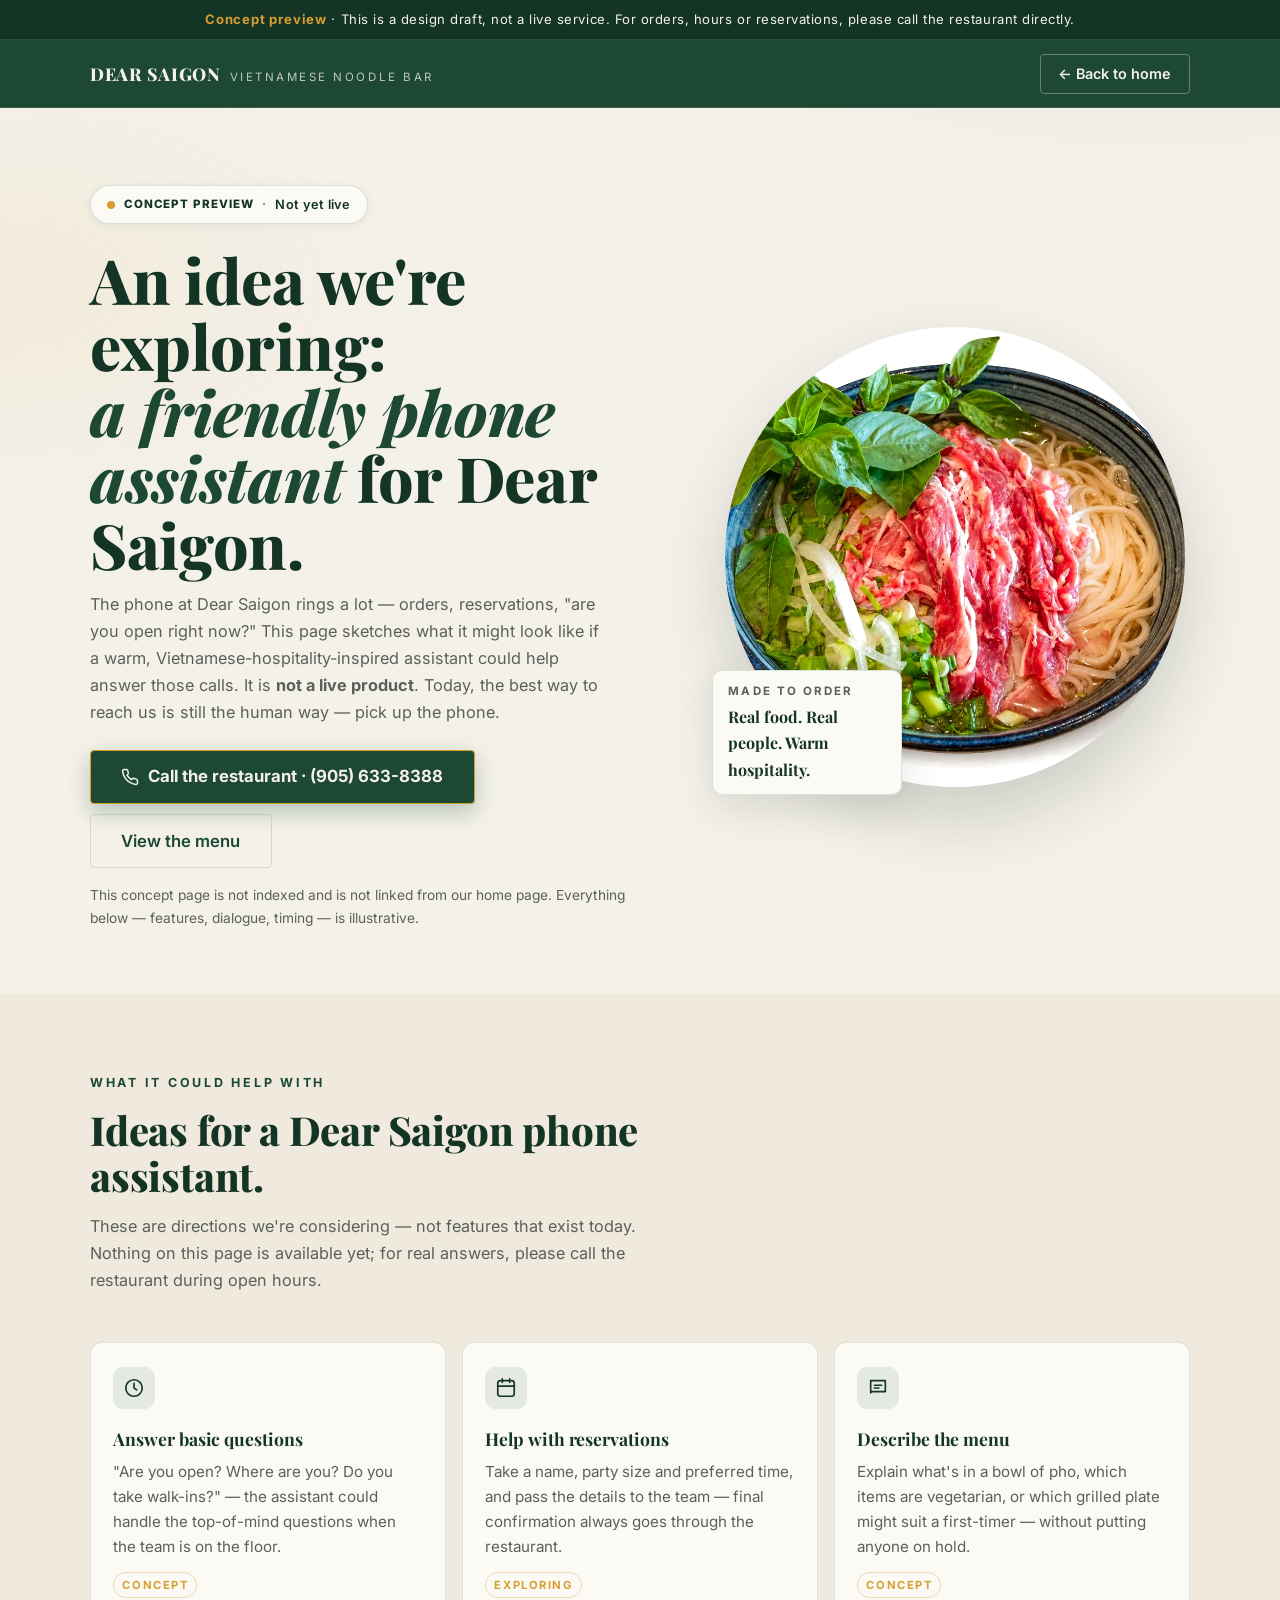
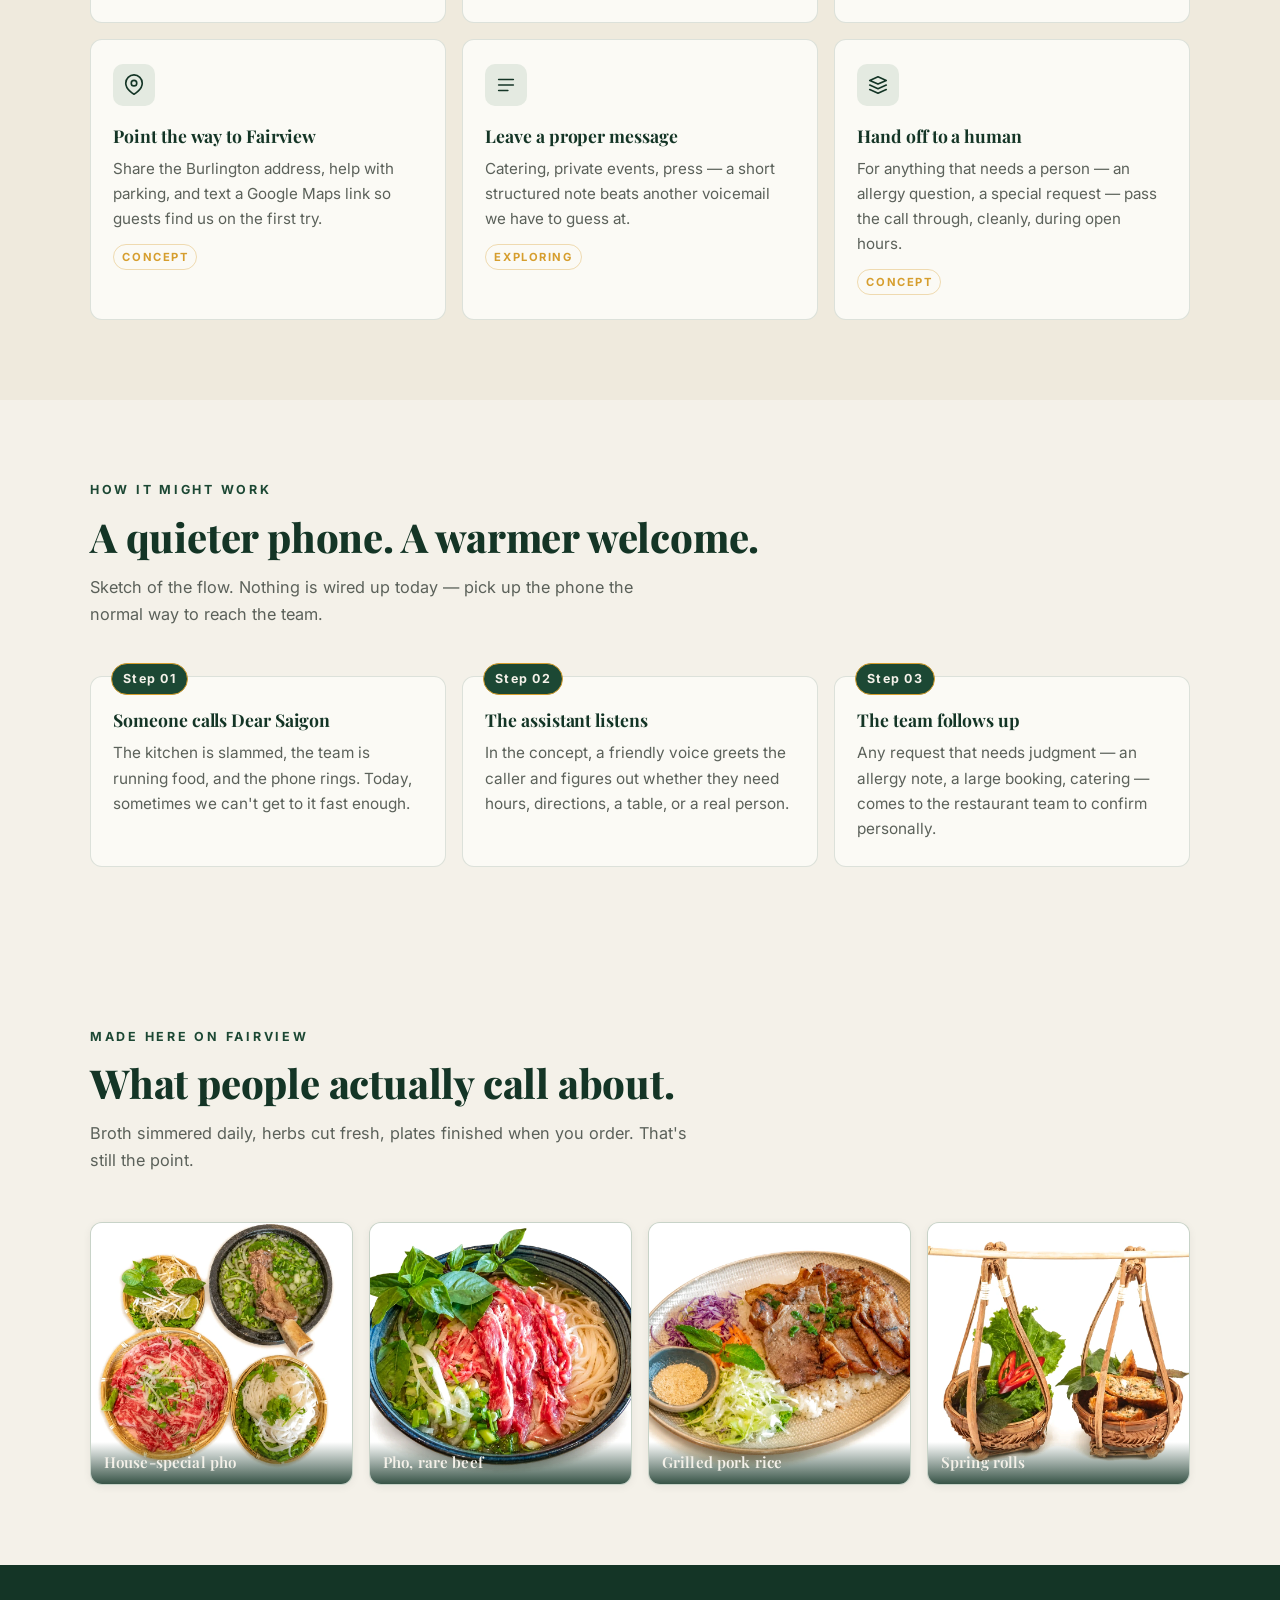
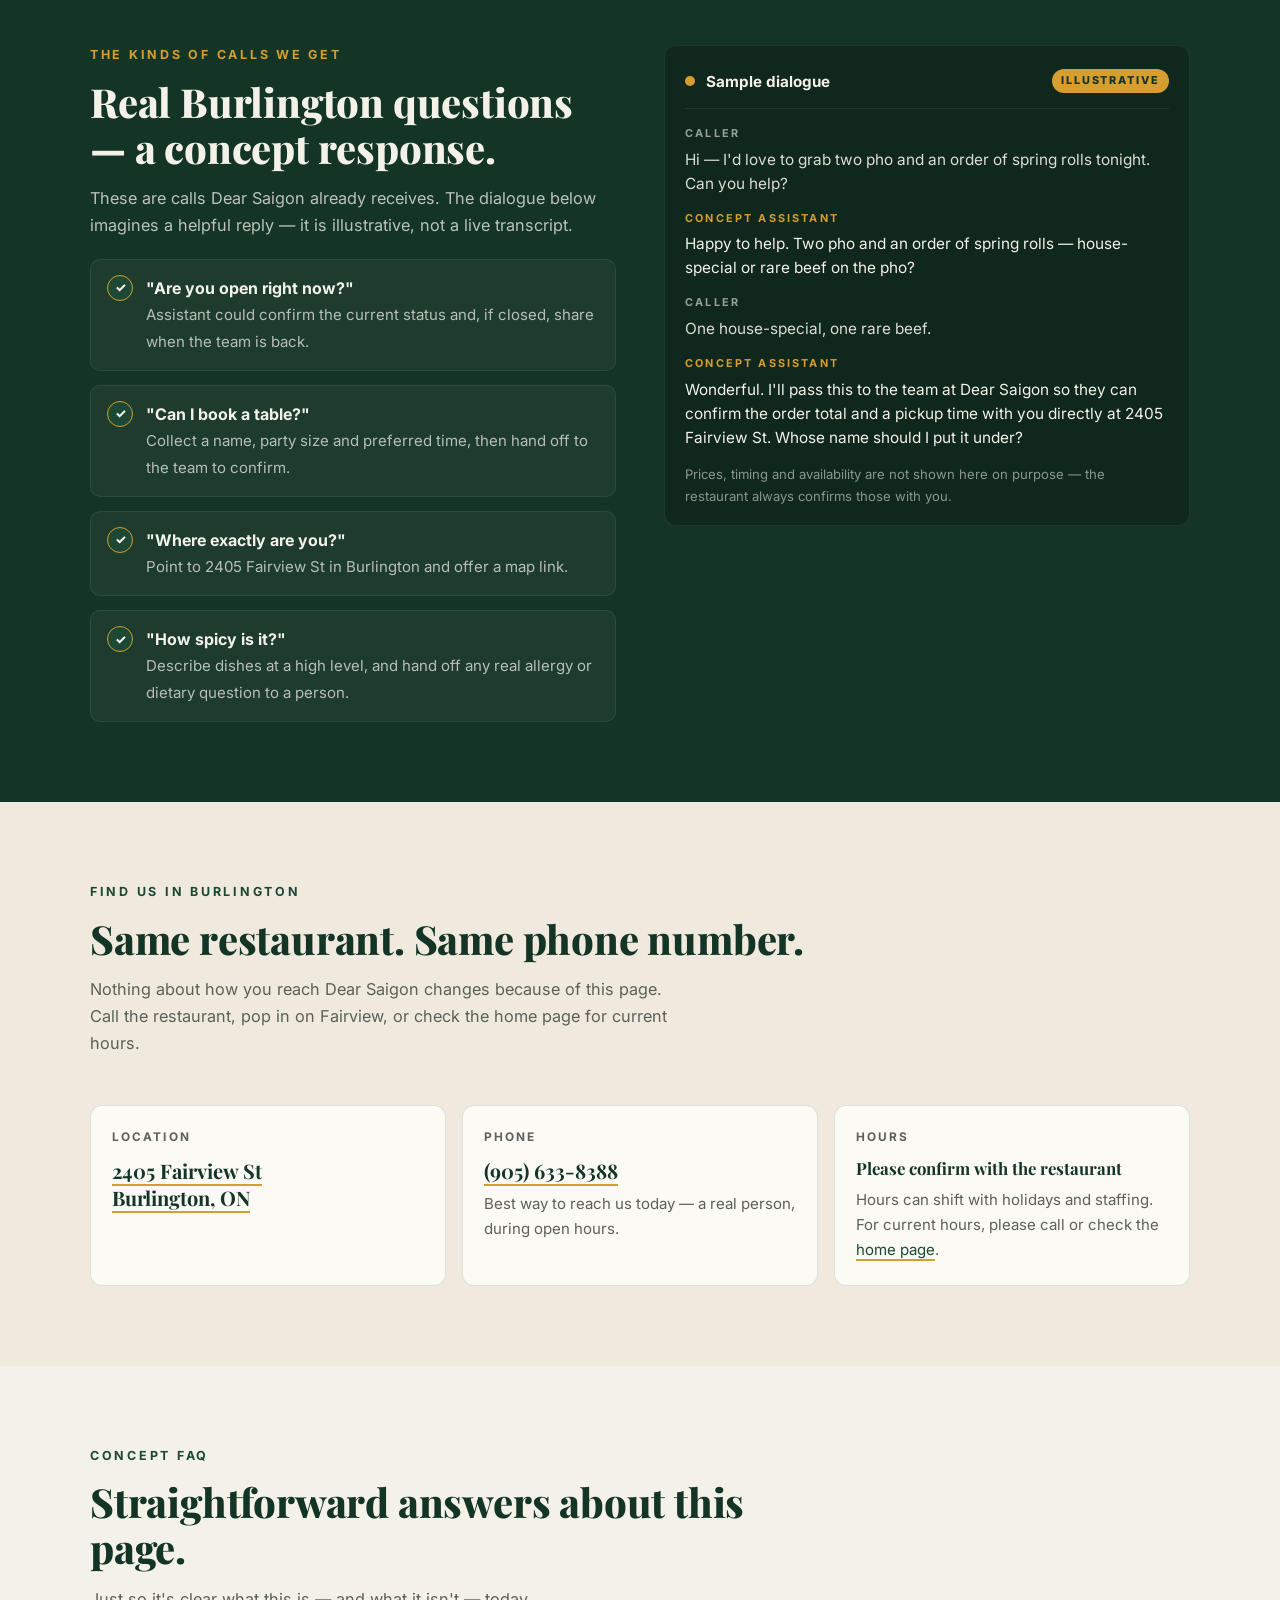
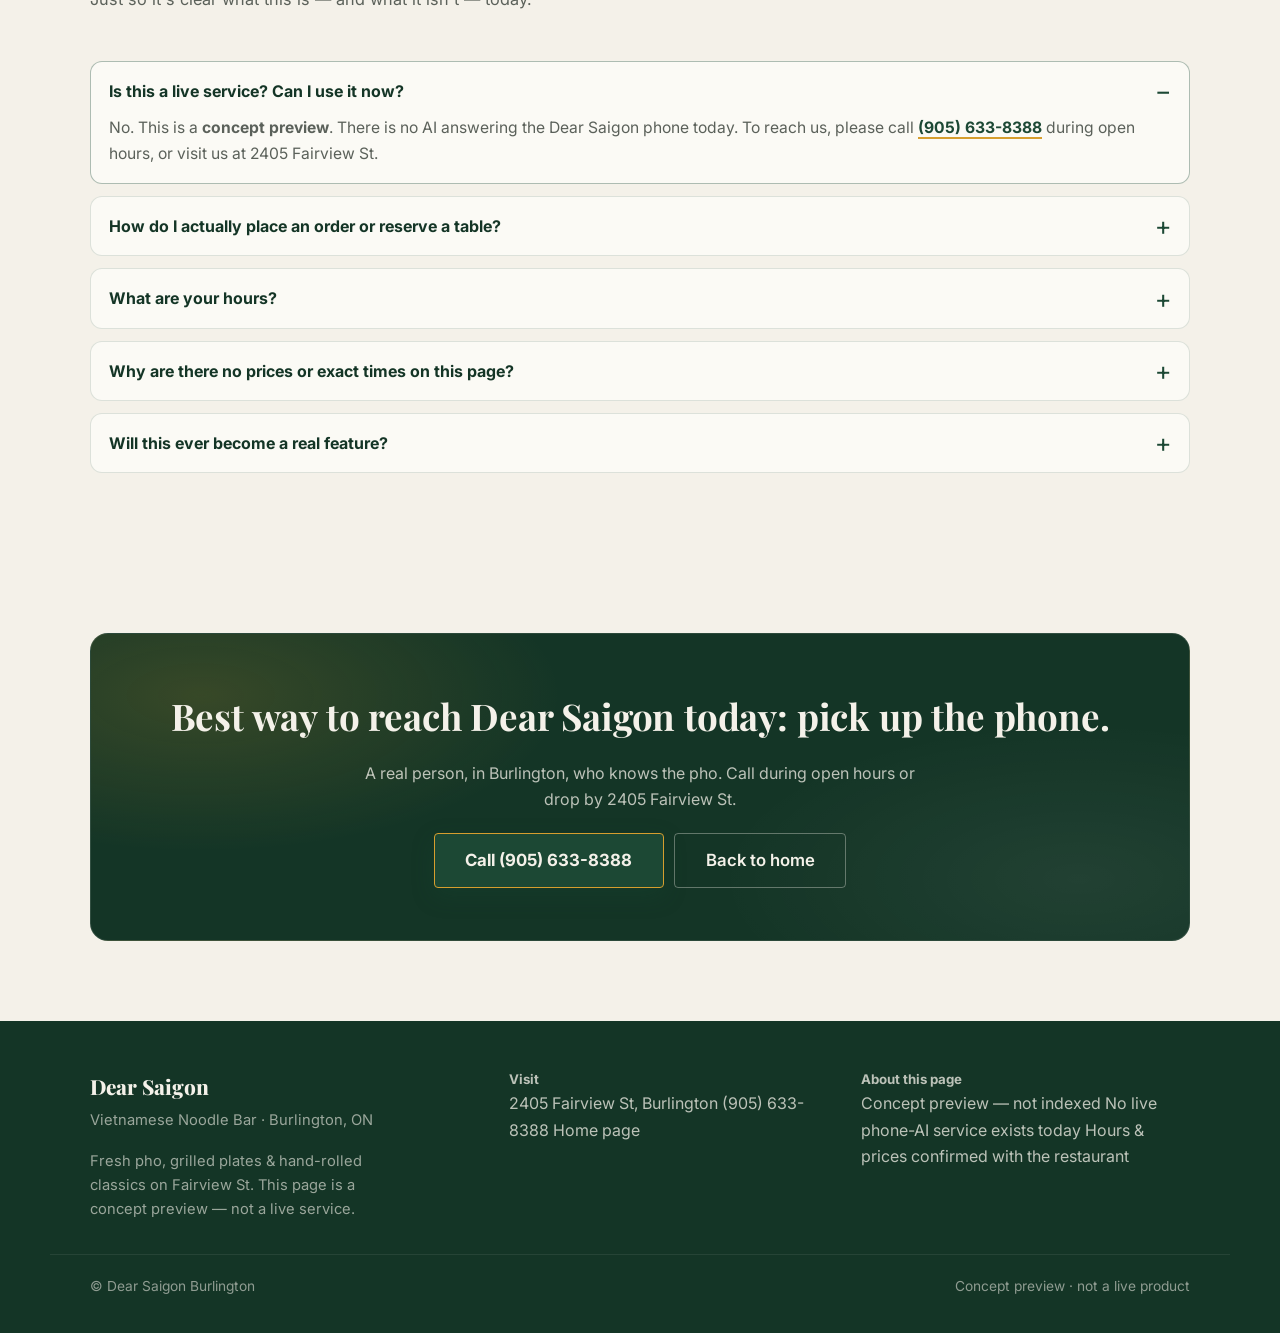
==== commit f55a7437: "Creative review revisions: reframe phone-ai.html as concept preview Address Thoth creative review fe" ====
--- a/phone-ai.html
+++ b/phone-ai.html
@@ -3,553 +3,496 @@
 <head>
 <meta charset="UTF-8" />
 <meta name="viewport" content="width=device-width, initial-scale=1.0" />
-<title>24/7 AI Phone Ordering & Reservations — Dear Saigon Burlington</title>
-
-<link rel="icon" href="data:image/svg+xml,%3Csvg xmlns='http://www.w3.org/2000/svg' viewBox='0 0 32 32'%3E%3Crect width='32' height='32' rx='7' fill='%231a1a1a'/%3E%3Ctext x='16' y='23' font-family='Georgia,serif' font-size='17' font-weight='bold' fill='%23ec4c24' text-anchor='middle'%3EDS%3C/text%3E%3C/svg%3E" />
-<meta name="theme-color" content="#1a1a1a" />
-<meta name="robots" content="index,follow" />
-<meta name="description" content="Dear Saigon Burlington now answers every call — 24/7. Take pickup orders, reservations, hours & directions with an always-on AI phone assistant. Never miss a hungry guest again." />
-<link rel="canonical" href="https://skywalker8888.github.io/dear-saigon-landing/phone-ai.html" />
-
-<!-- Open Graph -->
-<meta property="og:site_name" content="Dear Saigon — Vietnamese Noodle Bar" />
-<meta property="og:title" content="24/7 AI Phone Ordering & Reservations — Dear Saigon Burlington" />
-<meta property="og:description" content="Every call answered, every table booked, every order taken — even when the kitchen is slammed." />
-<meta property="og:type" content="website" />
-<meta property="og:url" content="https://skywalker8888.github.io/dear-saigon-landing/phone-ai.html" />
-<meta property="og:image" content="https://skywalker8888.github.io/dear-saigon-landing/assets/dearsaigon-pho.webp" />
-<meta property="og:locale" content="en_CA" />
-
-<meta name="twitter:card" content="summary_large_image" />
-<meta name="twitter:title" content="24/7 AI Phone Ordering & Reservations — Dear Saigon Burlington" />
-<meta name="twitter:description" content="Every call answered, every table booked, every order taken." />
-<meta name="twitter:image" content="https://skywalker8888.github.io/dear-saigon-landing/assets/dearsaigon-pho.webp" />
+<title>AI Phone Assistant — Concept Preview · Dear Saigon Burlington</title>
+
+<link rel="icon" href="data:image/svg+xml,%3Csvg xmlns='http://www.w3.org/2000/svg' viewBox='0 0 32 32'%3E%3Crect width='32' height='32' rx='7' fill='%231C4834'/%3E%3Ctext x='16' y='23' font-family='Georgia,serif' font-size='17' font-weight='bold' fill='%23F4F1E9' text-anchor='middle'%3EDS%3C/text%3E%3C/svg%3E" />
+<meta name="theme-color" content="#1C4834" />
+<meta name="robots" content="noindex,nofollow" />
+<meta name="description" content="Concept preview of a phone assistant for Dear Saigon Burlington — not a live product. For real orders, hours or reservations, please call the restaurant directly." />
+
+<!-- Concept preview page — not indexed, not linked from main site. -->
 
 <link rel="preconnect" href="https://fonts.googleapis.com" />
 <link rel="preconnect" href="https://fonts.gstatic.com" crossorigin />
-<link href="https://fonts.googleapis.com/css2?family=Inter:wght@400;500;600;700;800;900&family=Playfair+Display:ital,wght@0,600;0,700;0,800;0,900;1,600&display=swap" rel="stylesheet" />
+<link href="https://fonts.googleapis.com/css2?family=Playfair+Display:ital,wght@0,500;0,600;0,700;0,800;0,900;1,500&family=Inter:wght@400;500;600;700&display=swap" rel="stylesheet" />
 
 <style>
   :root {
-    --ink:        #1a1a1a;
-    --ink-2:      #2a2a2a;
-    --accent:     #ec4c24;
-    --accent-2:   #d9401b;
-    --accent-tint:#fdece6;
-    --paper:      #ffffff;
-    --paper-2:    #faf9f7;
-    --paper-3:    #f4f2ee;
-    --muted:      #5b5b5b;
-    --line:       rgba(26,26,26,.10);
-    --shadow-sm:  0 1px 2px rgba(0,0,0,.04), 0 4px 12px rgba(0,0,0,.05);
-    --shadow-md:  0 8px 30px rgba(0,0,0,.08);
-    --shadow-lg:  0 30px 80px rgba(0,0,0,.18);
-    --radius:     14px;
-    --radius-pill:999px;
-    --maxw:       1200px;
-    --ease:       cubic-bezier(.22,.61,.36,1);
+    /* Match Dear Saigon landing palette */
+    --green:        #1C4834;
+    --green-deep:   #143526;
+    --green-tint:   #E4EAE1;
+    --cream:        #F4F1E9;
+    --cream-warm:   #EFEADD;
+    --card:         #FBFAF5;
+    --ink:          #1C2A22;
+    --muted:        #5B615A;
+    --gold:         #D69E2E;   /* thin accent only */
+    --line:         rgba(28,72,52,.14);
+    --shadow-sm:    0 2px 8px rgba(20, 42, 34, .06);
+    --shadow-md:    0 14px 40px rgba(20, 42, 34, .12);
+    --shadow-lg:    0 30px 70px rgba(20, 42, 34, .18);
+    --radius:       12px;
+    --radius-pill:  999px;
+    --maxw:         1180px;
+    --ease:         cubic-bezier(.22, .61, .36, 1);
   }
 
   * { box-sizing: border-box; margin: 0; padding: 0; }
-  html { scroll-behavior: smooth; -webkit-text-size-adjust: 100%; scroll-padding-top: 90px; }
+  html { scroll-behavior: smooth; -webkit-text-size-adjust: 100%; scroll-padding-top: 88px; }
   body {
     font-family: 'Inter', system-ui, -apple-system, sans-serif;
     color: var(--ink);
-    background: var(--paper);
-    line-height: 1.6;
+    background: var(--cream);
+    line-height: 1.65;
     -webkit-font-smoothing: antialiased;
     overflow-x: hidden;
   }
-  h1, h2, h3, h4, .serif {
-    font-family: 'Playfair Display', Georgia, serif;
-    letter-spacing: -.01em;
-    color: var(--ink);
-  }
+  h1, h2, h3, h4, .serif { font-family: 'Playfair Display', Georgia, 'Times New Roman', serif; letter-spacing: -.005em; }
   a { color: inherit; text-decoration: none; }
-  img, svg { display: block; max-width: 100%; height: auto; }
-
-  .wrap { width: 100%; max-width: var(--maxw); margin-inline: auto; padding-inline: clamp(1.1rem, 4vw, 2.25rem); }
+  img { display: block; max-width: 100%; height: auto; }
+
+  .wrap { width: 100%; max-width: var(--maxw); margin-inline: auto; padding-inline: clamp(1.15rem, 4vw, 2.5rem); }
+
+  .kicker {
+    font-family: 'Inter', sans-serif;
+    font-weight: 600;
+    text-transform: uppercase;
+    letter-spacing: .34em;
+    font-size: .72rem;
+    color: var(--muted);
+  }
+
+  /* ---------- Preview strip ---------- */
+  .preview-strip {
+    background: var(--green-deep);
+    color: var(--cream);
+    text-align: center;
+    padding: .55rem 1rem;
+    font-size: .82rem;
+    letter-spacing: .04em;
+    border-bottom: 1px solid rgba(244,241,233,.12);
+  }
+  .preview-strip strong { color: var(--gold); font-weight: 700; letter-spacing: .06em; }
+
+  /* ---------- Top bar (matches home) ---------- */
+  .topbar {
+    position: sticky;
+    top: 0;
+    z-index: 60;
+    background: var(--green);
+    color: var(--cream);
+    border-bottom: 1px solid rgba(244, 241, 233, .12);
+  }
+  .topbar-inner {
+    display: flex;
+    align-items: center;
+    justify-content: space-between;
+    padding-block: .85rem;
+  }
+  .brand-lockup { display: inline-flex; align-items: baseline; gap: .55rem; color: var(--cream); }
+  .brand-lockup .name {
+    font-family: 'Playfair Display', serif;
+    font-weight: 800; font-size: 1.1rem; letter-spacing: .04em;
+  }
+  .brand-lockup .sub {
+    font-family: 'Inter', sans-serif;
+    font-size: .72rem; text-transform: uppercase;
+    letter-spacing: .22em; opacity: .75;
+  }
 
   /* ---------- Buttons ---------- */
   .btn {
-    display: inline-flex;
-    align-items: center;
-    justify-content: center;
+    display: inline-flex; align-items: center; justify-content: center;
     gap: .55rem;
-    font-weight: 600;
-    font-size: 1rem;
-    letter-spacing: .01em;
+    font-family: 'Inter', sans-serif;
+    font-weight: 600; font-size: 1rem;
     padding: .95rem 1.55rem;
-    border-radius: var(--radius-pill);
+    border-radius: 4px;
     border: 1.5px solid transparent;
     cursor: pointer;
-    transition: transform .2s var(--ease), box-shadow .2s var(--ease), background .2s var(--ease), color .2s var(--ease);
+    transition: transform .25s var(--ease), box-shadow .25s var(--ease), background .25s var(--ease), color .25s var(--ease);
     min-height: 48px;
     line-height: 1.1;
   }
-  .btn:focus-visible { outline: 3px solid var(--accent); outline-offset: 3px; }
-  .btn-primary {
-    background: var(--accent);
-    color: #fff;
-    box-shadow: 0 10px 24px rgba(236,76,36,.28);
-  }
-  .btn-primary:hover { transform: translateY(-2px); background: var(--accent-2); box-shadow: 0 14px 32px rgba(236,76,36,.38); }
-  .btn-dark {
-    background: var(--ink);
-    color: #fff;
-  }
-  .btn-dark:hover { transform: translateY(-2px); background: #000; }
+  .btn:focus-visible { outline: 3px solid var(--gold); outline-offset: 3px; }
+  .btn-green {
+    background: var(--green);
+    color: var(--cream);
+    border-color: var(--gold);
+    box-shadow: 0 8px 22px rgba(20, 72, 52, .28);
+    font-weight: 700;
+  }
+  .btn-green:hover { transform: translateY(-2px); background: var(--green-deep); box-shadow: 0 14px 30px rgba(20, 72, 52, .4), 0 0 0 3px rgba(214, 158, 46, .18); }
+  .btn-cream {
+    background: transparent;
+    color: var(--cream);
+    border-color: rgba(244,241,233,.35);
+  }
+  .btn-cream:hover { border-color: var(--cream); background: rgba(244,241,233,.06); transform: translateY(-2px); }
   .btn-outline {
     background: transparent;
-    color: var(--ink);
-    border-color: rgba(26,26,26,.18);
-  }
-  .btn-outline:hover { border-color: var(--ink); background: rgba(26,26,26,.04); }
+    color: var(--green);
+    border-color: var(--line);
+  }
+  .btn-outline:hover { border-color: var(--green); background: rgba(28,72,52,.05); transform: translateY(-2px); }
   .btn-lg { font-size: 1.05rem; padding: 1.05rem 1.9rem; min-height: 54px; }
-
-  /* ---------- Top nav ---------- */
-  .nav {
-    position: sticky; top: 0; z-index: 60;
-    background: rgba(255,255,255,.9);
-    backdrop-filter: saturate(1.4) blur(10px);
-    -webkit-backdrop-filter: saturate(1.4) blur(10px);
-    border-bottom: 1px solid var(--line);
-  }
-  .nav-inner {
-    display: flex; align-items: center; justify-content: space-between;
-    padding-block: .85rem;
-  }
-  .brand {
-    display: inline-flex; align-items: center; gap: .65rem;
-    font-family: 'Playfair Display', Georgia, serif;
-    font-weight: 800;
-    font-size: 1.15rem;
-    color: var(--ink);
-  }
-  .brand .mark {
-    width: 34px; height: 34px; border-radius: 9px;
-    background: var(--ink);
-    color: var(--accent);
-    display: inline-flex; align-items: center; justify-content: center;
-    font-weight: 900; font-size: .95rem;
-    letter-spacing: .02em;
-  }
-  .brand .subline {
-    font-family: 'Inter', sans-serif; font-weight: 500; font-size: .78rem;
-    color: var(--muted); letter-spacing: .16em; text-transform: uppercase;
-  }
-  .nav-links {
-    display: none;
-    gap: 1.75rem;
-    align-items: center;
-  }
-  .nav-links a {
-    font-weight: 500; color: var(--ink-2); font-size: .94rem;
-    transition: color .2s var(--ease);
-  }
-  .nav-links a:hover { color: var(--accent); }
-  .nav-actions { display: inline-flex; align-items: center; gap: .55rem; }
-  .nav-actions .btn { padding: .6rem 1.05rem; min-height: 40px; font-size: .92rem; }
-  @media (min-width: 900px) {
-    .nav-links { display: inline-flex; }
-  }
+  .btn .arrow { transition: transform .25s var(--ease); }
+  .btn:hover .arrow { transform: translateX(3px); }
+
+  .topbar .btn { padding: .58rem 1.1rem; min-height: 40px; font-size: .9rem; }
 
   /* ---------- Hero ---------- */
   .hero {
     position: relative;
-    padding: clamp(3.5rem, 8vw, 6.5rem) 0 clamp(2.5rem, 6vw, 4rem);
+    padding: clamp(3rem, 6vw, 5rem) 0 clamp(2.5rem, 5vw, 4rem);
     background:
-      radial-gradient(1200px 500px at 85% -10%, rgba(236,76,36,.10), transparent 60%),
-      radial-gradient(900px 460px at 5% 10%, rgba(26,26,26,.05), transparent 60%),
-      var(--paper);
-    text-align: center;
+      radial-gradient(900px 400px at 90% -20%, rgba(28,72,52,.09), transparent 60%),
+      radial-gradient(700px 380px at 0% 20%, rgba(214,158,46,.08), transparent 60%),
+      var(--cream);
     overflow: hidden;
   }
-  .hero .ribbon {
+  .hero-grid {
+    display: grid; gap: 2.5rem;
+    grid-template-columns: 1fr;
+    align-items: center;
+  }
+  @media (min-width: 900px) { .hero-grid { grid-template-columns: 1.1fr .9fr; gap: 3.5rem; } }
+
+  .concept-pill {
     display: inline-flex; align-items: center; gap: .55rem;
-    background: #fff;
+    background: var(--card);
+    color: var(--green-deep);
     border: 1px solid var(--line);
-    padding: .5rem .95rem;
+    padding: .5rem 1rem;
     border-radius: var(--radius-pill);
-    font-size: .82rem; font-weight: 600; color: var(--ink-2);
+    font-size: .8rem; font-weight: 600; letter-spacing: .02em;
     box-shadow: var(--shadow-sm);
   }
-  .hero .ribbon .stars { color: #f5a524; letter-spacing: .12em; font-size: .78rem; }
+  .concept-pill .dot { width: 8px; height: 8px; border-radius: 50%; background: var(--gold); }
+  .concept-pill strong { color: var(--green-deep); font-weight: 800; letter-spacing: .08em; text-transform: uppercase; font-size: .72rem; }
+
   .hero h1 {
-    margin: 1.35rem auto .95rem;
-    font-size: clamp(2.4rem, 6.4vw, 4.6rem);
-    line-height: 1.04;
-    max-width: 16ch;
+    margin: 1.35rem 0 .9rem;
+    font-size: clamp(2.2rem, 5.4vw, 3.9rem);
+    line-height: 1.06;
+    color: var(--green-deep);
     font-weight: 800;
   }
-  .hero h1 .accent { color: var(--accent); font-style: italic; }
+  .hero h1 .em { font-style: italic; color: var(--green); }
   .hero p.lede {
-    max-width: 62ch; margin: 0 auto 1.75rem;
-    color: var(--muted); font-size: clamp(1.05rem, 1.3vw, 1.18rem);
+    font-size: clamp(1.02rem, 1.25vw, 1.15rem);
+    color: var(--muted);
+    max-width: 52ch;
   }
   .hero .cta-row {
-    display: inline-flex; flex-wrap: wrap; gap: .65rem; justify-content: center;
-  }
-  .hero .under-cta {
-    margin-top: .95rem; color: var(--muted); font-size: .88rem;
-  }
-
-  /* Phone mockup */
-  .phone-frame {
-    margin: clamp(2rem, 5vw, 3.25rem) auto 0;
-    max-width: 720px;
-    background: var(--ink);
-    border-radius: 28px;
-    padding: 18px;
+    display: inline-flex; flex-wrap: wrap; gap: .65rem; margin-top: 1.5rem;
+  }
+  .hero .fine {
+    margin-top: 1rem; color: var(--muted); font-size: .86rem;
+  }
+
+  /* Hero media — real dish photo, no stock/gradients */
+  .hero-media {
+    position: relative;
+    display: flex; align-items: center; justify-content: center;
+  }
+  .hero-disc {
+    width: 100%;
+    max-width: 460px;
+    aspect-ratio: 1 / 1;
+    border-radius: 50%;
+    background:
+      radial-gradient(circle at 50% 45%, rgba(255,255,255,.35), transparent 60%),
+      var(--green-tint);
+    position: relative;
     box-shadow: var(--shadow-lg);
-    position: relative;
-  }
-  .phone-frame::before {
-    content: '';
-    position: absolute; top: 10px; left: 50%; transform: translateX(-50%);
-    width: 90px; height: 6px; background: #333; border-radius: 3px;
-  }
-  .phone-screen {
-    background: #fff; border-radius: 16px;
-    padding: 1.25rem 1.25rem 1.15rem;
-    text-align: left;
-  }
-  .call-row {
-    display: flex; align-items: center; gap: .8rem;
-    padding-bottom: .9rem; border-bottom: 1px solid var(--line);
-    margin-bottom: 1rem;
-  }
-  .avatar {
-    width: 42px; height: 42px; border-radius: 50%;
-    background: var(--accent); color: #fff;
-    display: inline-flex; align-items: center; justify-content: center;
-    font-weight: 800;
-  }
-  .call-title { font-weight: 700; font-size: .98rem; }
-  .call-sub { color: var(--muted); font-size: .82rem; }
-  .live-dot {
-    width: 8px; height: 8px; border-radius: 50%;
-    background: #22c55e; margin-left: auto;
-    box-shadow: 0 0 0 0 rgba(34,197,94,.5);
-    animation: pulse 1.6s infinite;
-  }
-  @keyframes pulse {
-    0% { box-shadow: 0 0 0 0 rgba(34,197,94,.55); }
-    70% { box-shadow: 0 0 0 12px rgba(34,197,94,0); }
-    100% { box-shadow: 0 0 0 0 rgba(34,197,94,0); }
-  }
-  .bubbles { display: grid; gap: .55rem; }
-  .bubble {
-    padding: .7rem .9rem; border-radius: 14px;
-    font-size: .92rem; max-width: 82%;
-    line-height: 1.35;
-  }
-  .bubble.them {
-    background: var(--paper-3); color: var(--ink);
-    border-top-left-radius: 4px;
-    justify-self: start;
-  }
-  .bubble.ai {
-    background: var(--ink); color: #fff;
-    border-top-right-radius: 4px;
-    justify-self: end;
-  }
-  .bubble .who {
-    display: block; font-size: .68rem; text-transform: uppercase; letter-spacing: .12em;
-    opacity: .65; margin-bottom: .2rem; font-weight: 700;
-  }
-
-  /* ---------- Logos / trusted band ---------- */
-  .trust {
-    padding: 2rem 0 0;
-    text-align: center;
-  }
-  .trust .kicker {
-    text-transform: uppercase; letter-spacing: .22em; font-size: .74rem;
-    color: var(--muted); font-weight: 700; margin-bottom: 1rem;
-  }
-  .trust-row {
-    display: flex; flex-wrap: wrap; justify-content: center; align-items: center;
-    gap: 1.4rem 2.4rem; opacity: .7;
-    font-weight: 700; color: var(--ink-2); font-size: .95rem;
-  }
-  .trust-row .pill {
-    padding: .35rem .8rem; border: 1px dashed var(--line); border-radius: 999px;
-    font-family: 'Playfair Display', serif; font-style: italic; font-weight: 600;
-  }
-
-  /* ---------- Section shell ---------- */
-  section { padding: clamp(3.5rem, 8vw, 6rem) 0; }
+    overflow: hidden;
+  }
+  .hero-disc img {
+    position: absolute; inset: 0; width: 100%; height: 100%;
+    object-fit: cover;
+  }
+  .hero-badge {
+    position: absolute; bottom: -8px; left: -8px;
+    background: var(--card);
+    border: 1px solid var(--line);
+    padding: .7rem .95rem;
+    border-radius: 10px;
+    box-shadow: var(--shadow-md);
+    max-width: 190px;
+  }
+  .hero-badge .k {
+    display: block; color: var(--muted); font-size: .72rem;
+    text-transform: uppercase; letter-spacing: .18em; font-weight: 700;
+    margin-bottom: .2rem;
+  }
+  .hero-badge .v { font-family: 'Playfair Display', serif; font-weight: 700; color: var(--green-deep); font-size: 1rem; line-height: 1.25; }
+
+  /* ---------- Sections ---------- */
+  section { padding: clamp(3rem, 7vw, 5rem) 0; }
+  .section-head { max-width: 720px; margin-bottom: clamp(2rem, 4vw, 3rem); }
   .section-kicker {
-    color: var(--accent); font-weight: 700; letter-spacing: .22em;
-    text-transform: uppercase; font-size: .78rem;
-    margin-bottom: .8rem;
+    color: var(--green); font-weight: 700; letter-spacing: .22em;
+    text-transform: uppercase; font-size: .78rem; margin-bottom: .8rem;
   }
   .section-title {
-    font-size: clamp(1.9rem, 3.6vw, 2.9rem);
-    line-height: 1.1; max-width: 22ch;
-    font-weight: 800;
-    margin-bottom: 1rem;
-  }
-  .section-lede {
-    color: var(--muted); font-size: 1.05rem;
-    max-width: 60ch;
-  }
-  .section-head {
-    display: grid;
-    gap: 1rem;
-    margin-bottom: clamp(2rem, 4vw, 3rem);
-  }
-  @media (min-width: 900px) {
-    .section-head.split {
-      grid-template-columns: 1.15fr .85fr;
-      align-items: end;
-      gap: 3rem;
-    }
-    .section-head.split .section-lede { justify-self: end; }
-  }
-
-  /* ---------- Feature grid ---------- */
-  .features {
-    background: var(--paper-2);
-  }
-  .feat-grid {
+    font-family: 'Playfair Display', serif;
+    font-size: clamp(1.7rem, 3.2vw, 2.5rem);
+    line-height: 1.15; color: var(--green-deep);
+    font-weight: 800; margin-bottom: .9rem;
+  }
+  .section-lede { color: var(--muted); font-size: 1.02rem; max-width: 60ch; }
+
+  /* ---------- Ideas grid ---------- */
+  .ideas { background: var(--cream-warm); }
+  .idea-grid {
     display: grid; gap: 1rem;
     grid-template-columns: 1fr;
   }
-  @media (min-width: 700px) { .feat-grid { grid-template-columns: 1fr 1fr; } }
-  @media (min-width: 1000px) { .feat-grid { grid-template-columns: repeat(3, 1fr); } }
-  .feat {
-    background: #fff;
+  @media (min-width: 700px) { .idea-grid { grid-template-columns: 1fr 1fr; } }
+  @media (min-width: 1000px) { .idea-grid { grid-template-columns: repeat(3, 1fr); } }
+  .idea {
+    background: var(--card);
     border: 1px solid var(--line);
     border-radius: var(--radius);
-    padding: 1.6rem 1.4rem 1.5rem;
+    padding: 1.5rem 1.4rem;
     transition: transform .25s var(--ease), box-shadow .25s var(--ease), border-color .25s var(--ease);
   }
-  .feat:hover { transform: translateY(-4px); box-shadow: var(--shadow-md); border-color: rgba(236,76,36,.35); }
-  .feat .icon {
-    width: 44px; height: 44px; border-radius: 12px;
-    background: var(--accent-tint); color: var(--accent);
+  .idea:hover { transform: translateY(-3px); box-shadow: var(--shadow-md); border-color: rgba(28,72,52,.28); }
+  .idea .icon {
+    width: 42px; height: 42px; border-radius: 10px;
+    background: var(--green-tint); color: var(--green-deep);
     display: inline-flex; align-items: center; justify-content: center;
-    margin-bottom: 1rem;
-  }
-  .feat h3 { font-size: 1.2rem; margin-bottom: .45rem; font-weight: 700; }
-  .feat p { color: var(--muted); font-size: .96rem; }
-
-  /* ---------- How it works ---------- */
+    margin-bottom: .95rem;
+  }
+  .idea h3 { font-size: 1.1rem; margin-bottom: .35rem; font-weight: 700; color: var(--green-deep); }
+  .idea p { color: var(--muted); font-size: .95rem; }
+  .idea .tag {
+    display: inline-block; margin-top: .8rem;
+    font-size: .7rem; font-weight: 700; letter-spacing: .14em;
+    text-transform: uppercase; color: var(--gold);
+    padding: .18rem .5rem; border: 1px solid rgba(214,158,46,.35); border-radius: 999px;
+  }
+
+  /* ---------- How it might work ---------- */
   .how-grid {
     display: grid; gap: 1rem;
     grid-template-columns: 1fr;
   }
   @media (min-width: 800px) { .how-grid { grid-template-columns: repeat(3, 1fr); } }
   .step {
-    padding: 1.6rem 1.4rem;
-    background: #fff;
+    padding: 1.5rem 1.4rem;
+    background: var(--card);
     border: 1px solid var(--line);
     border-radius: var(--radius);
     position: relative;
   }
   .step .num {
     position: absolute; top: -14px; left: 20px;
-    background: var(--ink); color: var(--accent);
+    background: var(--green); color: var(--cream);
     padding: .3rem .7rem; border-radius: 999px;
-    font-weight: 800; font-size: .82rem; letter-spacing: .06em;
-  }
-  .step h3 { font-size: 1.15rem; margin: .25rem 0 .4rem; }
-  .step p { color: var(--muted); }
-
-  /* ---------- Split / conversation section ---------- */
-  .split-section {
-    background: var(--ink); color: #fff;
-  }
-  .split-section .section-title,
-  .split-section h3 { color: #fff; }
-  .split-section .section-lede { color: rgba(255,255,255,.72); }
-  .split-section .section-kicker { color: var(--accent); }
+    font-weight: 700; font-size: .78rem; letter-spacing: .1em;
+    border: 1.5px solid var(--gold);
+  }
+  .step h3 { font-size: 1.1rem; margin: .25rem 0 .4rem; color: var(--green-deep); }
+  .step p { color: var(--muted); font-size: .96rem; }
+
+  /* ---------- Dish gallery ---------- */
+  .dishes { background: var(--cream); }
+  .dish-grid {
+    display: grid; gap: 1rem;
+    grid-template-columns: repeat(2, 1fr);
+  }
+  @media (min-width: 800px) { .dish-grid { grid-template-columns: repeat(4, 1fr); } }
+  .dish {
+    position: relative; overflow: hidden; border-radius: var(--radius);
+    background: var(--green-tint);
+    aspect-ratio: 1 / 1;
+    border: 1px solid var(--line);
+    box-shadow: var(--shadow-sm);
+  }
+  .dish img { position: absolute; inset: 0; width: 100%; height: 100%; object-fit: cover; transition: transform .5s var(--ease); }
+  .dish:hover img { transform: scale(1.04); }
+  .dish .cap {
+    position: absolute; left: 0; right: 0; bottom: 0;
+    padding: .55rem .8rem;
+    background: linear-gradient(to top, rgba(20,53,38,.85), rgba(20,53,38,0));
+    color: var(--cream);
+    font-family: 'Playfair Display', serif;
+    font-weight: 600; font-size: .95rem;
+    letter-spacing: .01em;
+  }
+
+  /* ---------- Dark split: sample dialogue ---------- */
+  .split-section { background: var(--green-deep); color: var(--cream); }
+  .split-section .section-title, .split-section h3 { color: var(--cream); }
+  .split-section .section-lede { color: rgba(244,241,233,.75); }
+  .split-section .section-kicker { color: var(--gold); }
   .split-grid {
     display: grid; gap: 2rem;
     grid-template-columns: 1fr;
   }
-  @media (min-width: 900px) { .split-grid { grid-template-columns: 1fr 1fr; align-items: center; } }
+  @media (min-width: 900px) { .split-grid { grid-template-columns: 1fr 1fr; align-items: start; gap: 3rem; } }
   .use-list { display: grid; gap: .85rem; margin-top: 1.25rem; }
   .use-list li {
     list-style: none;
     display: flex; gap: .8rem; align-items: flex-start;
     padding: .95rem 1rem;
-    background: rgba(255,255,255,.04);
-    border: 1px solid rgba(255,255,255,.08);
-    border-radius: 12px;
+    background: rgba(244,241,233,.04);
+    border: 1px solid rgba(244,241,233,.08);
+    border-radius: 10px;
   }
   .use-list li .tick {
     flex: 0 0 auto; width: 26px; height: 26px; border-radius: 50%;
-    background: var(--accent); color: #fff;
+    background: var(--green); color: var(--cream);
+    border: 1.5px solid var(--gold);
     display: inline-flex; align-items: center; justify-content: center;
     font-size: .8rem; font-weight: 800;
   }
-  .use-list li strong { color: #fff; }
-  .use-list li span { color: rgba(255,255,255,.72); font-size: .94rem; }
+  .use-list li strong { color: var(--cream); }
+  .use-list li span { color: rgba(244,241,233,.72); font-size: .94rem; }
 
   .transcript {
-    background: #0f0f0f;
-    border: 1px solid rgba(255,255,255,.08);
+    background: rgba(0,0,0,.25);
+    border: 1px solid rgba(244,241,233,.08);
     border-radius: var(--radius);
-    padding: 1.5rem 1.25rem 1.25rem;
+    padding: 1.4rem 1.25rem 1.1rem;
   }
   .transcript-head {
     display: flex; align-items: center; gap: .7rem;
-    padding-bottom: .9rem; border-bottom: 1px solid rgba(255,255,255,.08);
+    padding-bottom: .9rem; border-bottom: 1px solid rgba(244,241,233,.08);
     margin-bottom: 1rem;
   }
-  .transcript-head .dot { width: 10px; height: 10px; border-radius: 50%; background: var(--accent); }
+  .transcript-head .dot { width: 10px; height: 10px; border-radius: 50%; background: var(--gold); }
   .transcript-head .label { font-weight: 700; font-size: .95rem; }
-  .transcript-head .time { color: rgba(255,255,255,.55); font-size: .85rem; margin-left: auto; }
-  .msg { display: grid; gap: .35rem; margin-bottom: .9rem; }
+  .transcript-head .badge {
+    margin-left: auto;
+    font-size: .68rem; letter-spacing: .18em; text-transform: uppercase; font-weight: 800;
+    color: var(--green-deep); background: var(--gold);
+    padding: .2rem .55rem; border-radius: 999px;
+  }
+  .msg { display: grid; gap: .3rem; margin-bottom: .9rem; }
   .msg .from {
-    font-size: .7rem; letter-spacing: .18em; text-transform: uppercase;
-    color: rgba(255,255,255,.55); font-weight: 700;
-  }
-  .msg p { line-height: 1.5; font-size: .96rem; }
-  .msg.caller p { color: rgba(255,255,255,.9); }
-  .msg.ai p { color: #fff; }
-  .msg.ai .from { color: var(--accent); }
+    font-size: .68rem; letter-spacing: .2em; text-transform: uppercase;
+    color: rgba(244,241,233,.6); font-weight: 700;
+  }
+  .msg p { line-height: 1.55; font-size: .96rem; }
+  .msg.caller p { color: rgba(244,241,233,.9); }
+  .msg.ai p { color: var(--cream); }
+  .msg.ai .from { color: var(--gold); }
 
   /* ---------- FAQ ---------- */
   .faq-list { display: grid; gap: .75rem; margin-top: 1.5rem; }
   details.faq {
-    background: #fff;
+    background: var(--card);
     border: 1px solid var(--line);
     border-radius: var(--radius);
     padding: 1rem 1.15rem;
     transition: border-color .2s var(--ease);
   }
-  details.faq[open] { border-color: rgba(236,76,36,.4); }
+  details.faq[open] { border-color: rgba(28,72,52,.35); }
   details.faq summary {
     list-style: none; cursor: pointer;
-    font-weight: 700; font-size: 1.02rem;
+    font-weight: 700; font-size: 1rem;
+    color: var(--green-deep);
     display: flex; align-items: center; justify-content: space-between;
     gap: 1rem;
   }
   details.faq summary::-webkit-details-marker { display: none; }
   details.faq summary::after {
     content: '+'; font-weight: 400; font-size: 1.6rem;
-    color: var(--accent); line-height: 1; transition: transform .2s var(--ease);
+    color: var(--green); line-height: 1; transition: transform .2s var(--ease);
   }
   details.faq[open] summary::after { content: '−'; }
   details.faq p { color: var(--muted); margin-top: .7rem; font-size: .98rem; }
+
+  /* ---------- Visit / info ---------- */
+  .visit { background: var(--cream-warm); }
+  .visit-grid {
+    display: grid; gap: 1rem;
+    grid-template-columns: 1fr;
+  }
+  @media (min-width: 800px) { .visit-grid { grid-template-columns: repeat(3, 1fr); } }
+  .info-card {
+    background: var(--card);
+    border: 1px solid var(--line);
+    border-radius: var(--radius);
+    padding: 1.4rem 1.3rem;
+  }
+  .info-card h4 {
+    font-family: 'Inter', sans-serif; text-transform: uppercase;
+    letter-spacing: .18em; font-size: .74rem; color: var(--muted);
+    font-weight: 700; margin-bottom: .6rem;
+  }
+  .info-card .big {
+    font-family: 'Playfair Display', serif; font-size: 1.25rem; font-weight: 700;
+    line-height: 1.35; color: var(--green-deep);
+  }
+  .info-card .big a { border-bottom: 2px solid var(--gold); }
+  .info-card p { color: var(--muted); font-size: .94rem; margin-top: .5rem; }
 
   /* ---------- CTA banner ---------- */
   .cta-banner {
     background:
-      radial-gradient(600px 260px at 10% 20%, rgba(236,76,36,.28), transparent 60%),
-      radial-gradient(600px 260px at 90% 80%, rgba(236,76,36,.16), transparent 60%),
-      var(--ink);
-    color: #fff;
+      radial-gradient(600px 260px at 10% 20%, rgba(214,158,46,.18), transparent 60%),
+      radial-gradient(600px 260px at 90% 80%, rgba(255,255,255,.06), transparent 60%),
+      var(--green-deep);
+    color: var(--cream);
     text-align: center;
-    border-radius: 22px;
-    padding: clamp(2.25rem, 5vw, 3.5rem) clamp(1.25rem, 4vw, 3rem);
+    border-radius: 18px;
+    padding: clamp(2.25rem, 5vw, 3.25rem) clamp(1.25rem, 4vw, 3rem);
     margin: 0 auto;
-  }
-  .cta-banner h2 { color: #fff; font-size: clamp(1.9rem, 3.6vw, 2.7rem); margin-bottom: .8rem; }
-  .cta-banner p { color: rgba(255,255,255,.75); max-width: 55ch; margin: 0 auto 1.4rem; }
-  .cta-banner .btn-outline { color: #fff; border-color: rgba(255,255,255,.28); }
-  .cta-banner .btn-outline:hover { border-color: #fff; background: rgba(255,255,255,.06); }
-
-  /* ---------- Info / visit panel ---------- */
-  .visit {
-    background: var(--paper-2);
-  }
-  .visit-grid {
-    display: grid; gap: 1rem;
-    grid-template-columns: 1fr;
-  }
-  @media (min-width: 800px) { .visit-grid { grid-template-columns: repeat(3, 1fr); } }
-  .info-card {
-    background: #fff;
-    border: 1px solid var(--line);
-    border-radius: var(--radius);
-    padding: 1.4rem 1.3rem;
-  }
-  .info-card h4 {
-    font-family: 'Inter', sans-serif; text-transform: uppercase;
-    letter-spacing: .16em; font-size: .78rem; color: var(--muted);
-    font-weight: 700; margin-bottom: .5rem;
-  }
-  .info-card .big {
-    font-family: 'Playfair Display', serif; font-size: 1.35rem; font-weight: 700;
-    line-height: 1.3;
-  }
-  .info-card .big a { border-bottom: 2px solid var(--accent); }
-  .info-card ul { list-style: none; margin-top: .2rem; }
-  .info-card li {
-    display: flex; justify-content: space-between; gap: 1rem;
-    padding: .35rem 0;
-    color: var(--ink);
-    font-size: .96rem;
-  }
-  .info-card li.closed { color: var(--muted); }
-  .info-card li span:last-child { font-weight: 600; }
+    border: 1px solid rgba(244,241,233,.1);
+  }
+  .cta-banner h2 { color: var(--cream); font-size: clamp(1.7rem, 3vw, 2.3rem); margin-bottom: .8rem; }
+  .cta-banner p { color: rgba(244,241,233,.75); max-width: 55ch; margin: 0 auto 1.3rem; }
 
   /* ---------- Footer ---------- */
-  footer {
-    background: var(--ink); color: rgba(255,255,255,.75);
-    padding: 3rem 0 2.25rem;
-  }
+  footer { background: var(--green-deep); color: rgba(244,241,233,.75); padding: 3rem 0 2.25rem; }
   .foot-inner {
     display: grid; gap: 1.5rem;
     grid-template-columns: 1fr;
     align-items: start;
   }
   @media (min-width: 800px) { .foot-inner { grid-template-columns: 1.2fr 1fr 1fr; } }
-  .foot-brand { font-family: 'Playfair Display', serif; color: #fff; font-weight: 800; font-size: 1.35rem; }
-  .foot-sub { color: rgba(255,255,255,.55); margin-top: .35rem; font-size: .92rem; }
+  .foot-brand { font-family: 'Playfair Display', serif; color: var(--cream); font-weight: 800; font-size: 1.3rem; }
+  .foot-sub { color: rgba(244,241,233,.6); margin-top: .35rem; font-size: .92rem; }
   .foot h5 {
-    font-family: 'Inter', sans-serif; color: #fff; font-size: .82rem;
-    text-transform: uppercase; letter-spacing: .18em; font-weight: 700; margin-bottom: .7rem;
-  }
-  .foot a { display: block; padding: .25rem 0; color: rgba(255,255,255,.72); }
-  .foot a:hover { color: var(--accent); }
+    font-family: 'Inter', sans-serif; color: var(--cream); font-size: .78rem;
+    text-transform: uppercase; letter-spacing: .2em; font-weight: 700; margin-bottom: .7rem;
+  }
+  .foot a { display: block; padding: .25rem 0; color: rgba(244,241,233,.72); }
+  .foot a:hover { color: var(--gold); }
   .foot-bottom {
     margin-top: 2rem; padding-top: 1.25rem;
-    border-top: 1px solid rgba(255,255,255,.08);
+    border-top: 1px solid rgba(244,241,233,.08);
     display: flex; flex-wrap: wrap; justify-content: space-between; gap: .6rem;
-    color: rgba(255,255,255,.55); font-size: .88rem;
-  }
-
-  /* Reveal animation */
+    color: rgba(244,241,233,.55); font-size: .86rem;
+  }
+
+  /* Reveal */
   .reveal { opacity: 0; transform: translateY(14px); transition: opacity .55s var(--ease), transform .55s var(--ease); }
   .reveal.in { opacity: 1; transform: translateY(0); }
-  @media (prefers-reduced-motion: reduce) {
-    .reveal { opacity: 1; transform: none; }
-    .live-dot { animation: none; }
-  }
+  @media (prefers-reduced-motion: reduce) { .reveal { opacity: 1; transform: none; } }
 </style>
 </head>
 
 <body>
 
-  <!-- ============ NAV ============ -->
-  <header class="nav">
-    <div class="wrap nav-inner">
-      <a class="brand" href="index.html" aria-label="Dear Saigon home">
-        <span class="mark" aria-hidden="true">DS</span>
-        <span>
-          Dear Saigon
-          <span class="subline" style="display:block;margin-top:2px">Burlington</span>
-        </span>
+  <!-- Concept-preview banner: always visible so this is never mistaken for a live product -->
+  <div class="preview-strip" role="status">
+    <strong>Concept preview</strong> · This is a design draft, not a live service. For orders, hours or reservations, please call the restaurant directly.
+  </div>
+
+  <!-- ============ TOP BAR (matches Dear Saigon landing) ============ -->
+  <header class="topbar">
+    <div class="wrap topbar-inner">
+      <a href="index.html" class="brand-lockup" aria-label="Dear Saigon home">
+        <span class="name">DEAR SAIGON</span>
+        <span class="sub">Vietnamese Noodle Bar</span>
       </a>
-
-      <nav class="nav-links" aria-label="Primary">
-        <a href="index.html#menu">Menu</a>
-        <a href="index.html#story">Our story</a>
-        <a href="#how">How it works</a>
-        <a href="#features">Features</a>
-        <a href="#faq">FAQ</a>
-      </nav>
-
-      <div class="nav-actions">
-        <a class="btn btn-outline" href="tel:+19056338388" aria-label="Call Dear Saigon">Call now</a>
-        <a class="btn btn-primary" href="#cta">Try the AI</a>
-      </div>
+      <a class="btn btn-cream" href="index.html" aria-label="Back to Dear Saigon home">← Back to home</a>
     </div>
   </header>
 
@@ -557,215 +500,226 @@
 
     <!-- ============ HERO ============ -->
     <section class="hero">
+      <div class="wrap hero-grid">
+        <div>
+          <span class="concept-pill">
+            <span class="dot" aria-hidden="true"></span>
+            <strong>Concept preview</strong>
+            <span style="opacity:.65">·</span>
+            <span>Not yet live</span>
+          </span>
+
+          <h1>An idea we're exploring:<br /><span class="em">a friendly phone assistant</span> for Dear Saigon.</h1>
+
+          <p class="lede">
+            The phone at Dear Saigon rings a lot — orders, reservations, "are you open right now?"
+            This page sketches what it might look like if a warm, Vietnamese-hospitality-inspired assistant
+            could help answer those calls. It is <strong>not a live product</strong>. Today, the best way
+            to reach us is still the human way — pick up the phone.
+          </p>
+
+          <div class="cta-row">
+            <a class="btn btn-green btn-lg" href="tel:+19056338388">
+              <svg width="18" height="18" viewBox="0 0 24 24" fill="none" stroke="currentColor" stroke-width="2" stroke-linecap="round" stroke-linejoin="round" aria-hidden="true"><path d="M22 16.9v3a2 2 0 0 1-2.2 2 19.8 19.8 0 0 1-8.6-3.1 19.5 19.5 0 0 1-6-6 19.8 19.8 0 0 1-3.1-8.6A2 2 0 0 1 4.1 2h3a2 2 0 0 1 2 1.7c.1.9.3 1.8.6 2.6a2 2 0 0 1-.5 2.1L8 9.6a16 16 0 0 0 6 6l1.2-1.2a2 2 0 0 1 2.1-.5c.8.3 1.7.5 2.6.6a2 2 0 0 1 1.7 2Z"/></svg>
+              Call the restaurant · (905) 633-8388
+            </a>
+            <a class="btn btn-outline btn-lg" href="index.html#menu">View the menu</a>
+          </div>
+          <p class="fine">
+            This concept page is not indexed and is not linked from our home page.
+            Everything below — features, dialogue, timing — is illustrative.
+          </p>
+        </div>
+
+        <div class="hero-media">
+          <div class="hero-disc">
+            <img src="assets/hero-pho.webp" alt="A steaming bowl of Dear Saigon pho with rare beef, rice noodles and fresh Thai basil" width="920" height="920" loading="eager" />
+          </div>
+          <div class="hero-badge" aria-hidden="false">
+            <span class="k">Made to order</span>
+            <span class="v">Real food. Real people. Warm hospitality.</span>
+          </div>
+        </div>
+      </div>
+    </section>
+
+    <!-- ============ WHAT IT COULD DO ============ -->
+    <section class="ideas" id="ideas">
       <div class="wrap">
-        <span class="ribbon">
-          <span class="stars" aria-hidden="true">★★★★★</span>
-          <span>Always-on phone assistant for Dear Saigon Burlington</span>
-        </span>
-
-        <h1>24/7 AI phone <span class="accent">ordering &amp; reservations</span>.</h1>
-        <p class="lede">
-          Every hungry caller answered — even mid-rush, after close, or on Mondays when the shop is dark.
-          Our AI takes pickup orders, books tables, quotes wait times, and rattles off hours,
-          directions and daily specials without ever putting anyone on hold.
-        </p>
-
-        <div class="cta-row">
-          <a class="btn btn-primary btn-lg" href="tel:+19056338388">
-            <svg width="18" height="18" viewBox="0 0 24 24" fill="none" stroke="currentColor" stroke-width="2" stroke-linecap="round" stroke-linejoin="round" aria-hidden="true"><path d="M22 16.9v3a2 2 0 0 1-2.2 2 19.8 19.8 0 0 1-8.6-3.1 19.5 19.5 0 0 1-6-6 19.8 19.8 0 0 1-3.1-8.6A2 2 0 0 1 4.1 2h3a2 2 0 0 1 2 1.7c.1.9.3 1.8.6 2.6a2 2 0 0 1-.5 2.1L8 9.6a16 16 0 0 0 6 6l1.2-1.2a2 2 0 0 1 2.1-.5c.8.3 1.7.5 2.6.6a2 2 0 0 1 1.7 2Z"/></svg>
-            Call (905) 633-8388
-          </a>
-          <a class="btn btn-outline btn-lg" href="#how">See how it works</a>
-        </div>
-        <p class="under-cta">No hold music &middot; No missed calls &middot; No app to install</p>
-
-        <!-- Phone / demo card -->
-        <div class="phone-frame reveal" aria-hidden="false">
-          <div class="phone-screen">
-            <div class="call-row">
-              <div class="avatar">DS</div>
-              <div>
-                <div class="call-title">Incoming call — Dear Saigon</div>
-                <div class="call-sub">Tuesday 9:42 pm &middot; after hours</div>
-              </div>
-              <span class="live-dot" aria-hidden="true"></span>
-            </div>
-            <div class="bubbles">
-              <div class="bubble them">
-                <span class="who">Caller</span>
-                Hi, do you have a table for 4 on Saturday around 7?
-              </div>
-              <div class="bubble ai">
-                <span class="who">Dear Saigon AI</span>
-                Absolutely — Saturday at 7 pm for 4 works. Whose name should I put it under?
-              </div>
-              <div class="bubble them">
-                <span class="who">Caller</span>
-                Nguyen. And can we add a pickup order for two pho and spring rolls?
-              </div>
-              <div class="bubble ai">
-                <span class="who">Dear Saigon AI</span>
-                Done — table booked, and your pickup will be ready ~20 min after you order. I'll text a confirmation.
-              </div>
-            </div>
-          </div>
-        </div>
-
-        <div class="trust">
-          <div class="kicker">Answers questions like</div>
-          <div class="trust-row">
-            <span class="pill">"Are you open right now?"</span>
-            <span class="pill">"Do you deliver?"</span>
-            <span class="pill">"Can I book for 6?"</span>
-            <span class="pill">"How spicy is the pho?"</span>
-            <span class="pill">"Where are you exactly?"</span>
-          </div>
-        </div>
-      </div>
-    </section>
-
-    <!-- ============ FEATURES ============ -->
-    <section class="features" id="features">
-      <div class="wrap">
-        <div class="section-head split">
-          <div>
-            <div class="section-kicker">What it does</div>
-            <h2 class="section-title">Built for a busy Vietnamese kitchen — not a call centre.</h2>
-          </div>
+        <div class="section-head">
+          <div class="section-kicker">What it could help with</div>
+          <h2 class="section-title">Ideas for a Dear Saigon phone assistant.</h2>
           <p class="section-lede">
-            It knows the menu, the pickup times, the address on Fairview, and exactly which days
-            we're closed. Your team stays on the line — cooking pho.
+            These are directions we're considering — not features that exist today. Nothing on this page is available yet;
+            for real answers, please call the restaurant during open hours.
           </p>
         </div>
 
-        <div class="feat-grid">
-          <div class="feat reveal">
+        <div class="idea-grid">
+          <div class="idea reveal">
             <span class="icon" aria-hidden="true">
               <svg width="22" height="22" viewBox="0 0 24 24" fill="none" stroke="currentColor" stroke-width="1.8" stroke-linecap="round" stroke-linejoin="round"><circle cx="12" cy="12" r="9"/><path d="M12 7v5l3 2"/></svg>
             </span>
-            <h3>24/7 pickup orders</h3>
-            <p>Callers place orders any hour — the AI reads back the total and quotes a realistic ~20 minute pickup window.</p>
-          </div>
-
-          <div class="feat reveal">
+            <h3>Answer basic questions</h3>
+            <p>"Are you open? Where are you? Do you take walk-ins?" — the assistant could handle the top-of-mind questions when the team is on the floor.</p>
+            <span class="tag">Concept</span>
+          </div>
+
+          <div class="idea reveal">
             <span class="icon" aria-hidden="true">
               <svg width="22" height="22" viewBox="0 0 24 24" fill="none" stroke="currentColor" stroke-width="1.8" stroke-linecap="round" stroke-linejoin="round"><rect x="3" y="4" width="18" height="17" rx="3"/><path d="M16 2v4M8 2v4M3 10h18"/></svg>
             </span>
-            <h3>Reservations, on the spot</h3>
-            <p>Books tables for 1–8 guests, checks the calendar, and confirms by text so nothing gets lost on a sticky notepad.</p>
-          </div>
-
-          <div class="feat reveal">
+            <h3>Help with reservations</h3>
+            <p>Take a name, party size and preferred time, and pass the details to the team — final confirmation always goes through the restaurant.</p>
+            <span class="tag">Exploring</span>
+          </div>
+
+          <div class="idea reveal">
+            <span class="icon" aria-hidden="true">
+              <svg width="22" height="22" viewBox="0 0 24 24" fill="none" stroke="currentColor" stroke-width="1.8" stroke-linecap="round" stroke-linejoin="round"><path d="M4 4h16v12H5.2L4 17.2Z"/><path d="M8 9h8M8 12h5"/></svg>
+            </span>
+            <h3>Describe the menu</h3>
+            <p>Explain what's in a bowl of pho, which items are vegetarian, or which grilled plate might suit a first-timer — without putting anyone on hold.</p>
+            <span class="tag">Concept</span>
+          </div>
+
+          <div class="idea reveal">
             <span class="icon" aria-hidden="true">
               <svg width="22" height="22" viewBox="0 0 24 24" fill="none" stroke="currentColor" stroke-width="1.8" stroke-linecap="round" stroke-linejoin="round"><path d="M21 10c0 7-9 12-9 12S3 17 3 10a9 9 0 1 1 18 0Z"/><circle cx="12" cy="10" r="3"/></svg>
             </span>
-            <h3>Hours &amp; directions</h3>
-            <p>Rattles off Thu–Sun 11 am–8 pm, warns about Mon–Wed closed, and texts a Google Maps link to 2405 Fairview St.</p>
-          </div>
-
-          <div class="feat reveal">
-            <span class="icon" aria-hidden="true">
-              <svg width="22" height="22" viewBox="0 0 24 24" fill="none" stroke="currentColor" stroke-width="1.8" stroke-linecap="round" stroke-linejoin="round"><path d="M4 4h16v12H5.2L4 17.2Z"/><path d="M8 9h8M8 12h5"/></svg>
-            </span>
-            <h3>Menu smart</h3>
-            <p>Knows the pho lineup, grilled plates, spring rolls, allergy notes and the specials — no scripted robot answers.</p>
-          </div>
-
-          <div class="feat reveal">
+            <h3>Point the way to Fairview</h3>
+            <p>Share the Burlington address, help with parking, and text a Google Maps link so guests find us on the first try.</p>
+            <span class="tag">Concept</span>
+          </div>
+
+          <div class="idea reveal">
             <span class="icon" aria-hidden="true">
               <svg width="22" height="22" viewBox="0 0 24 24" fill="none" stroke="currentColor" stroke-width="1.8" stroke-linecap="round" stroke-linejoin="round"><path d="M4 6h16M4 12h16M4 18h10"/></svg>
             </span>
-            <h3>Every call transcribed</h3>
-            <p>Full transcript, caller number and outcome pushed to email or SMS the moment the call ends. Zero mystery.</p>
-          </div>
-
-          <div class="feat reveal">
+            <h3>Leave a proper message</h3>
+            <p>Catering, private events, press — a short structured note beats another voicemail we have to guess at.</p>
+            <span class="tag">Exploring</span>
+          </div>
+
+          <div class="idea reveal">
             <span class="icon" aria-hidden="true">
               <svg width="22" height="22" viewBox="0 0 24 24" fill="none" stroke="currentColor" stroke-width="1.8" stroke-linecap="round" stroke-linejoin="round"><path d="M12 3l9 4-9 4-9-4 9-4Z"/><path d="M3 12l9 4 9-4"/><path d="M3 17l9 4 9-4"/></svg>
             </span>
-            <h3>Handoff to a human</h3>
-            <p>Catering, private events or "please just get me the owner" — the AI knows when to transfer and to whom.</p>
+            <h3>Hand off to a human</h3>
+            <p>For anything that needs a person — an allergy question, a special request — pass the call through, cleanly, during open hours.</p>
+            <span class="tag">Concept</span>
           </div>
         </div>
       </div>
     </section>
 
-    <!-- ============ HOW IT WORKS ============ -->
+    <!-- ============ HOW IT MIGHT WORK ============ -->
     <section id="how">
       <div class="wrap">
-        <div class="section-head split">
-          <div>
-            <div class="section-kicker">How it works</div>
-            <h2 class="section-title">Three steps. Your phone stops ringing off the hook.</h2>
-          </div>
+        <div class="section-head">
+          <div class="section-kicker">How it might work</div>
+          <h2 class="section-title">A quieter phone. A warmer welcome.</h2>
           <p class="section-lede">
-            The AI answers on the first ring, in a voice that sounds like Dear Saigon —
-            warm, quick, and never rushed off a call.
+            Sketch of the flow. Nothing is wired up today — pick up the phone the normal way to reach the team.
           </p>
         </div>
 
         <div class="how-grid">
           <article class="step reveal">
             <span class="num">Step 01</span>
-            <h3>Caller dials the restaurant</h3>
-            <p>(905) 633-8388 rings as usual. If nobody grabs it in 3 rings — or you're closed — the AI picks up instead of voicemail.</p>
+            <h3>Someone calls Dear Saigon</h3>
+            <p>The kitchen is slammed, the team is running food, and the phone rings. Today, sometimes we can't get to it fast enough.</p>
           </article>
           <article class="step reveal">
             <span class="num">Step 02</span>
-            <h3>AI takes care of it</h3>
-            <p>Orders, reservations, hours, directions, allergy questions, gift-card lookups — all handled by voice, no menus to press.</p>
+            <h3>The assistant listens</h3>
+            <p>In the concept, a friendly voice greets the caller and figures out whether they need hours, directions, a table, or a real person.</p>
           </article>
           <article class="step reveal">
             <span class="num">Step 03</span>
-            <h3>You get a clean handoff</h3>
-            <p>Order tickets print to the kitchen. Bookings drop into the reservation sheet. A short summary lands in your inbox.</p>
+            <h3>The team follows up</h3>
+            <p>Any request that needs judgment — an allergy note, a large booking, catering — comes to the restaurant team to confirm personally.</p>
           </article>
         </div>
       </div>
     </section>
 
-    <!-- ============ SPLIT / USE CASES + TRANSCRIPT ============ -->
+    <!-- ============ DISH GALLERY (owned assets) ============ -->
+    <section class="dishes">
+      <div class="wrap">
+        <div class="section-head">
+          <div class="section-kicker">Made here on Fairview</div>
+          <h2 class="section-title">What people actually call about.</h2>
+          <p class="section-lede">Broth simmered daily, herbs cut fresh, plates finished when you order. That's still the point.</p>
+        </div>
+
+        <div class="dish-grid">
+          <figure class="dish reveal">
+            <img src="assets/dearsaigon-pho.webp" alt="Dear Saigon house-special pho" loading="lazy" width="800" height="800" />
+            <figcaption class="cap">House-special pho</figcaption>
+          </figure>
+          <figure class="dish reveal">
+            <img src="assets/pho-rare-beef.webp" alt="Pho with rare beef" loading="lazy" width="800" height="800" />
+            <figcaption class="cap">Pho, rare beef</figcaption>
+          </figure>
+          <figure class="dish reveal">
+            <img src="assets/grilled-pork-rice.webp" alt="Grilled pork rice plate" loading="lazy" width="800" height="800" />
+            <figcaption class="cap">Grilled pork rice</figcaption>
+          </figure>
+          <figure class="dish reveal">
+            <img src="assets/deep-fried-spring-rolls.webp" alt="Deep-fried Vietnamese spring rolls" loading="lazy" width="800" height="800" />
+            <figcaption class="cap">Spring rolls</figcaption>
+          </figure>
+        </div>
+      </div>
+    </section>
+
+    <!-- ============ USE CASES + SAMPLE DIALOGUE (price-free) ============ -->
     <section class="split-section">
       <div class="wrap">
         <div class="split-grid">
           <div>
-            <div class="section-kicker">Real Burlington calls</div>
-            <h2 class="section-title">The stuff Dear Saigon actually gets asked at 9:47 pm.</h2>
+            <div class="section-kicker">The kinds of calls we get</div>
+            <h2 class="section-title">Real Burlington questions — a concept response.</h2>
             <p class="section-lede">
-              This is the difference between a missed call and a happy regular walking through the door on Fairview Saturday night.
+              These are calls Dear Saigon already receives. The dialogue below imagines
+              a helpful reply — it is illustrative, not a live transcript.
             </p>
 
             <ul class="use-list">
-              <li><span class="tick">✓</span><div><strong>Late-night pickup orders</strong><br /><span>"Are you still taking pho to-go?" — order captured, kitchen notified before close.</span></div></li>
-              <li><span class="tick">✓</span><div><strong>Group reservations</strong><br /><span>"Table for 6 tomorrow at 6?" — booked, confirmed by text, name on the sheet.</span></div></li>
-              <li><span class="tick">✓</span><div><strong>Closed-day callers</strong><br /><span>Mon–Wed the doors are dark. The AI still greets, gives hours, and offers to book Thursday.</span></div></li>
-              <li><span class="tick">✓</span><div><strong>"How spicy is it?"</strong><br /><span>Answers menu &amp; allergy questions instead of putting people on hold.</span></div></li>
+              <li><span class="tick">✓</span><div><strong>"Are you open right now?"</strong><br /><span>Assistant could confirm the current status and, if closed, share when the team is back.</span></div></li>
+              <li><span class="tick">✓</span><div><strong>"Can I book a table?"</strong><br /><span>Collect a name, party size and preferred time, then hand off to the team to confirm.</span></div></li>
+              <li><span class="tick">✓</span><div><strong>"Where exactly are you?"</strong><br /><span>Point to 2405 Fairview St in Burlington and offer a map link.</span></div></li>
+              <li><span class="tick">✓</span><div><strong>"How spicy is it?"</strong><br /><span>Describe dishes at a high level, and hand off any real allergy or dietary question to a person.</span></div></li>
             </ul>
           </div>
 
-          <div class="transcript reveal" aria-label="Example call transcript">
+          <div class="transcript reveal" aria-label="Illustrative sample dialogue">
             <div class="transcript-head">
               <span class="dot" aria-hidden="true"></span>
-              <span class="label">Sample transcript</span>
-              <span class="time">Sun · 8:12 pm</span>
+              <span class="label">Sample dialogue</span>
+              <span class="badge">Illustrative</span>
             </div>
 
             <div class="msg caller">
               <span class="from">Caller</span>
-              <p>Hey, are you guys still open? I want to grab two pho and an order of spring rolls.</p>
+              <p>Hi — I'd love to grab two pho and an order of spring rolls tonight. Can you help?</p>
             </div>
             <div class="msg ai">
-              <span class="from">Dear Saigon AI</span>
-              <p>We are — kitchen closes at 8. I can get two pho and one order of deep-fried spring rolls started right now. Rare beef, well-done, or house special on the pho?</p>
+              <span class="from">Concept assistant</span>
+              <p>Happy to help. Two pho and an order of spring rolls — house-special or rare beef on the pho?</p>
             </div>
             <div class="msg caller">
               <span class="from">Caller</span>
-              <p>One house special, one rare beef.</p>
+              <p>One house-special, one rare beef.</p>
             </div>
             <div class="msg ai">
-              <span class="from">Dear Saigon AI</span>
-              <p>Perfect. That's $47.94 in total, ready for pickup at 8:32 pm at 2405 Fairview St. Whose name should I put it under?</p>
+              <span class="from">Concept assistant</span>
+              <p>Wonderful. I'll pass this to the team at Dear Saigon so they can confirm the order total and a pickup time with you directly at 2405 Fairview St. Whose name should I put it under?</p>
             </div>
+            <p style="margin-top:.9rem;color:rgba(244,241,233,.55);font-size:.82rem">
+              Prices, timing and availability are not shown here on purpose — the restaurant always confirms those with you.
+            </p>
           </div>
         </div>
       </div>
@@ -774,13 +728,11 @@
     <!-- ============ VISIT / INFO ============ -->
     <section class="visit" id="visit">
       <div class="wrap">
-        <div class="section-head split">
-          <div>
-            <div class="section-kicker">Find us in Burlington</div>
-            <h2 class="section-title">Same restaurant. Same phone number. Smarter answers.</h2>
-          </div>
+        <div class="section-head">
+          <div class="section-kicker">Find us in Burlington</div>
+          <h2 class="section-title">Same restaurant. Same phone number.</h2>
           <p class="section-lede">
-            The AI knows exactly where to send hungry callers — because we told it, once, in plain English.
+            Nothing about how you reach Dear Saigon changes because of this page. Call the restaurant, pop in on Fairview, or check the home page for current hours.
           </p>
         </div>
 
@@ -796,17 +748,12 @@
           <div class="info-card reveal">
             <h4>Phone</h4>
             <div class="big"><a href="tel:+19056338388">(905) 633-8388</a></div>
-            <p style="margin-top:.5rem;color:var(--muted);font-size:.92rem">Answered 24/7 by our AI when the team can't get to it.</p>
+            <p>Best way to reach us today — a real person, during open hours.</p>
           </div>
           <div class="info-card reveal">
             <h4>Hours</h4>
-            <ul>
-              <li class="closed"><span>Mon–Wed</span><span>Closed</span></li>
-              <li><span>Thursday</span><span>11 am – 8 pm</span></li>
-              <li><span>Friday</span><span>11 am – 8 pm</span></li>
-              <li><span>Saturday</span><span>11 am – 8 pm</span></li>
-              <li><span>Sunday</span><span>11 am – 8 pm</span></li>
-            </ul>
+            <div class="big" style="font-size:1.05rem">Please confirm with the restaurant</div>
+            <p>Hours can shift with holidays and staffing. For current hours, please call or check the <a href="index.html" style="color:var(--green);border-bottom:2px solid var(--gold)">home page</a>.</p>
           </div>
         </div>
       </div>
@@ -815,34 +762,32 @@
     <!-- ============ FAQ ============ -->
     <section id="faq">
       <div class="wrap">
-        <div class="section-head split">
-          <div>
-            <div class="section-kicker">Common questions</div>
-            <h2 class="section-title">Yes, it really is Dear Saigon on the other end.</h2>
-          </div>
-          <p class="section-lede">The AI is trained specifically on our menu, hours and neighbourhood — not a generic hotline.</p>
+        <div class="section-head">
+          <div class="section-kicker">Concept FAQ</div>
+          <h2 class="section-title">Straightforward answers about this page.</h2>
+          <p class="section-lede">Just so it's clear what this is — and what it isn't — today.</p>
         </div>
 
         <div class="faq-list">
           <details class="faq" open>
-            <summary>Is this a robot or a real person?</summary>
-            <p>It's a natural-sounding voice AI, built for Dear Saigon. You can talk to it like you'd talk to a host — no menus, no "press 1 for pickup". If you'd rather talk to a human, just ask and it'll transfer during open hours.</p>
+            <summary>Is this a live service? Can I use it now?</summary>
+            <p>No. This is a <strong>concept preview</strong>. There is no AI answering the Dear Saigon phone today. To reach us, please call <a href="tel:+19056338388" style="color:var(--green);border-bottom:2px solid var(--gold);font-weight:700">(905) 633-8388</a> during open hours, or visit us at 2405 Fairview St.</p>
           </details>
           <details class="faq">
-            <summary>Can I still just place an order the normal way?</summary>
-            <p>Absolutely. Online pickup at Dear Saigon is unchanged and always fee-free — the AI is there for people who want to <em>talk</em> to us.</p>
+            <summary>How do I actually place an order or reserve a table?</summary>
+            <p>The best way is to call the restaurant directly, or drop in. Online options can vary — please check the <a href="index.html" style="color:var(--green);border-bottom:2px solid var(--gold);font-weight:700">home page</a> for anything currently available.</p>
           </details>
           <details class="faq">
-            <summary>What happens if you're closed Mon–Wed?</summary>
-            <p>The AI greets the caller, tells them we're closed Mon–Wed, and offers to book a Thursday–Sunday table or take a to-go order for the next open day.</p>
+            <summary>What are your hours?</summary>
+            <p>Hours change with holidays and season — please confirm with the restaurant. You'll find our current hours on our <a href="index.html" style="color:var(--green);border-bottom:2px solid var(--gold);font-weight:700">home page</a>, or you can call us to check.</p>
           </details>
           <details class="faq">
-            <summary>Does it know about allergies and spice levels?</summary>
-            <p>Yes — it knows which dishes contain peanuts, shellfish, gluten and dairy, and it knows exactly how spicy the pho and pad thai run. When in doubt it defers to the kitchen.</p>
+            <summary>Why are there no prices or exact times on this page?</summary>
+            <p>On purpose. Prices and timing are always confirmed with the restaurant — this page is only a design sketch, not a menu or an ordering system.</p>
           </details>
           <details class="faq">
-            <summary>Will I get charged extra to call?</summary>
-            <p>Nope. It's the same (905) 633-8388 number, same regular call rates from your carrier. The restaurant just answers faster.</p>
+            <summary>Will this ever become a real feature?</summary>
+            <p>Maybe. We're exploring how a phone assistant could help during busy service without losing the warmth of a real Vietnamese noodle bar. If we ship it, we'll say so clearly on the home page first.</p>
           </details>
         </div>
       </div>
@@ -852,11 +797,11 @@
     <section id="cta">
       <div class="wrap">
         <div class="cta-banner">
-          <h2>Give it a call. It's already on shift.</h2>
-          <p>Ring the restaurant — ask about pho, book a table for Saturday, or just see what happens when a Vietnamese noodle bar has a 24-hour concierge.</p>
-          <div class="cta-row" style="justify-content:center;display:flex;flex-wrap:wrap;gap:.65rem">
-            <a class="btn btn-primary btn-lg" href="tel:+19056338388">Call (905) 633-8388</a>
-            <a class="btn btn-outline btn-lg" href="index.html#menu">Browse the menu</a>
+          <h2>Best way to reach Dear Saigon today: pick up the phone.</h2>
+          <p>A real person, in Burlington, who knows the pho. Call during open hours or drop by 2405 Fairview St.</p>
+          <div style="display:inline-flex;flex-wrap:wrap;gap:.65rem;justify-content:center">
+            <a class="btn btn-green btn-lg" href="tel:+19056338388">Call (905) 633-8388</a>
+            <a class="btn btn-cream btn-lg" href="index.html">Back to home</a>
           </div>
         </div>
       </div>
@@ -864,30 +809,31 @@
   </main>
 
   <!-- ============ FOOTER ============ -->
-  <footer class="foot">
+  <footer>
     <div class="wrap foot-inner">
       <div>
         <div class="foot-brand">Dear Saigon</div>
-        <div class="foot-sub">Vietnamese Noodle Bar &middot; Burlington, ON</div>
-        <p style="margin-top:1rem;max-width:36ch;color:rgba(255,255,255,.6);font-size:.92rem">
-          Fresh pho, grilled plates &amp; hand-rolled classics on Fairview St. Now answering the phone 24/7.
+        <div class="foot-sub">Vietnamese Noodle Bar · Burlington, ON</div>
+        <p style="margin-top:1rem;max-width:36ch;color:rgba(244,241,233,.6);font-size:.92rem">
+          Fresh pho, grilled plates &amp; hand-rolled classics on Fairview St. This page is a concept preview — not a live service.
         </p>
       </div>
       <div>
         <h5>Visit</h5>
         <a href="https://maps.google.com/?q=2405+Fairview+St+Burlington" target="_blank" rel="noopener">2405 Fairview St, Burlington</a>
         <a href="tel:+19056338388">(905) 633-8388</a>
-        <a href="index.html">Main site</a>
+        <a href="index.html">Home page</a>
       </div>
       <div>
-        <h5>Hours</h5>
-        <a>Mon–Wed &nbsp;&middot;&nbsp; Closed</a>
-        <a>Thu–Sun &nbsp;&middot;&nbsp; 11 am – 8 pm</a>
+        <h5>About this page</h5>
+        <a>Concept preview — not indexed</a>
+        <a>No live phone-AI service exists today</a>
+        <a>Hours &amp; prices confirmed with the restaurant</a>
       </div>
     </div>
     <div class="wrap foot-bottom">
       <span>© Dear Saigon Burlington</span>
-      <span>Built with a 24/7 AI phone assistant</span>
+      <span>Concept preview · not a live product</span>
     </div>
   </footer>
 
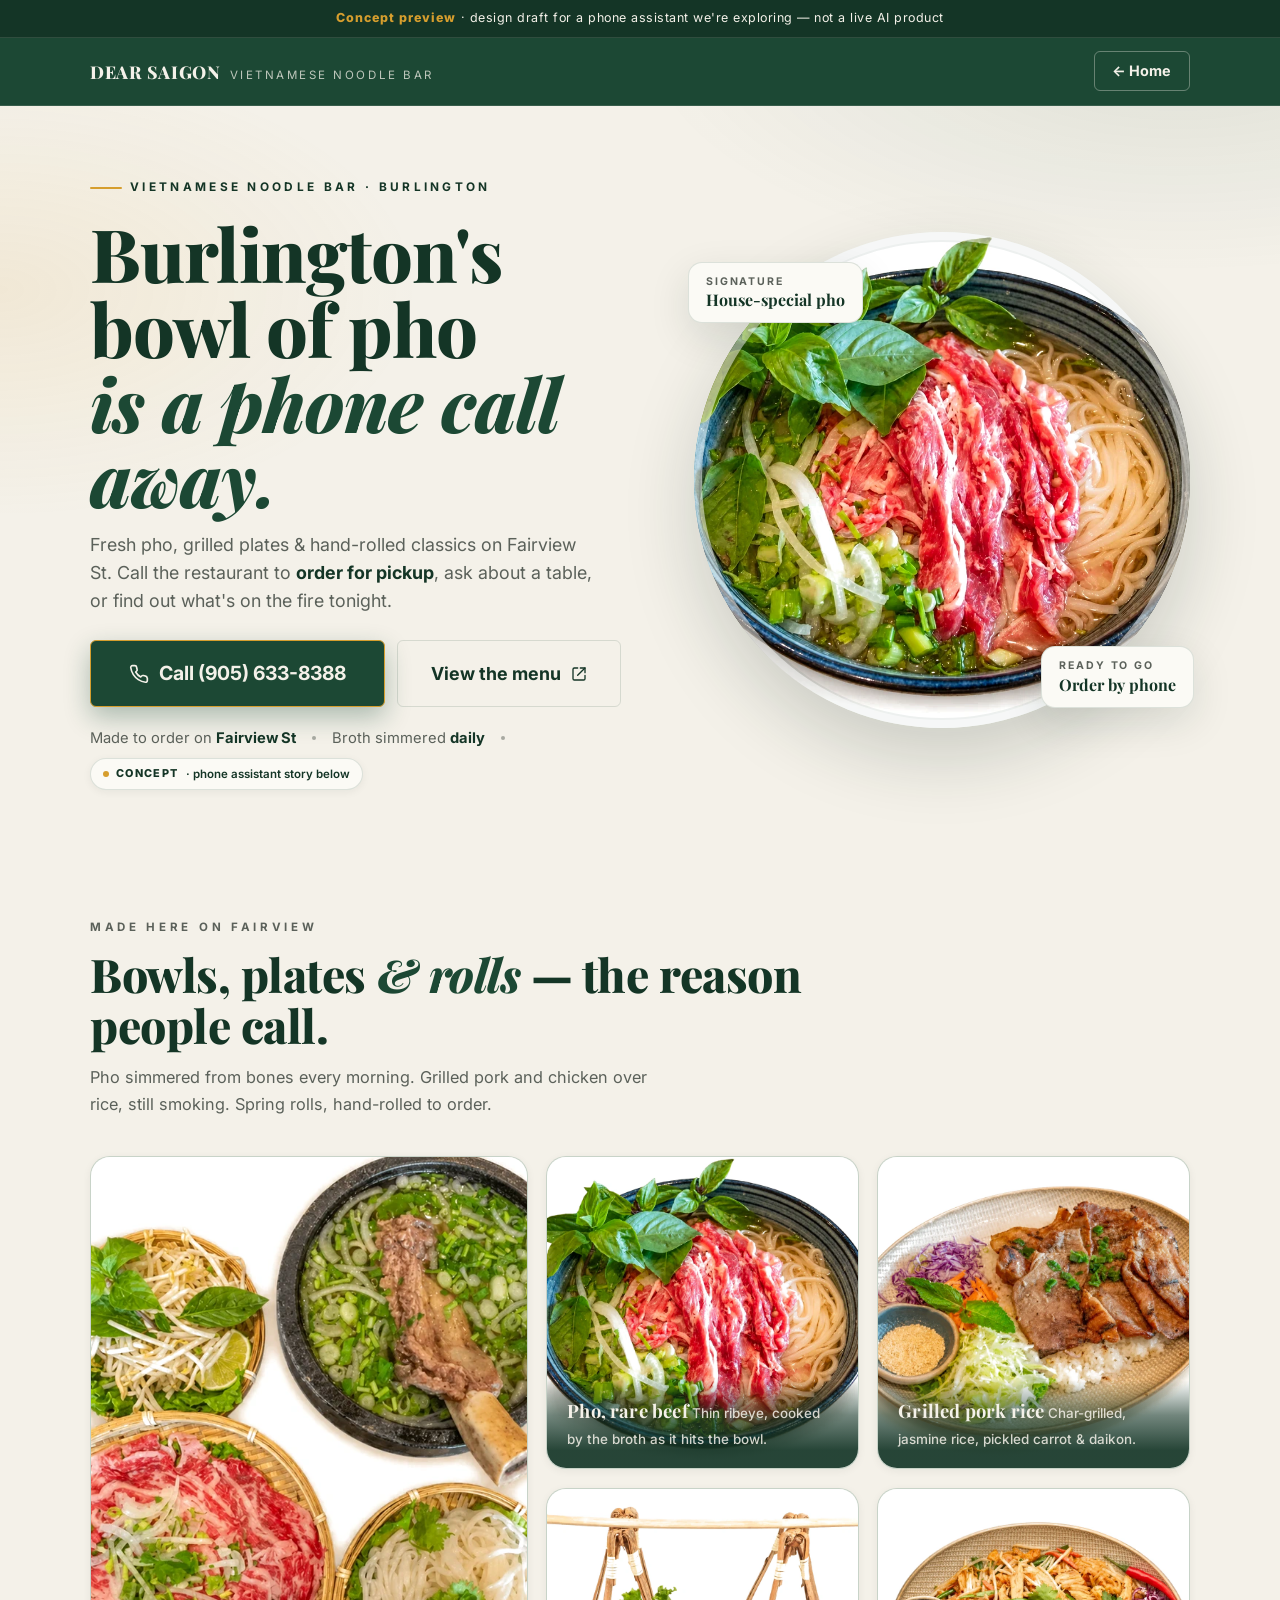
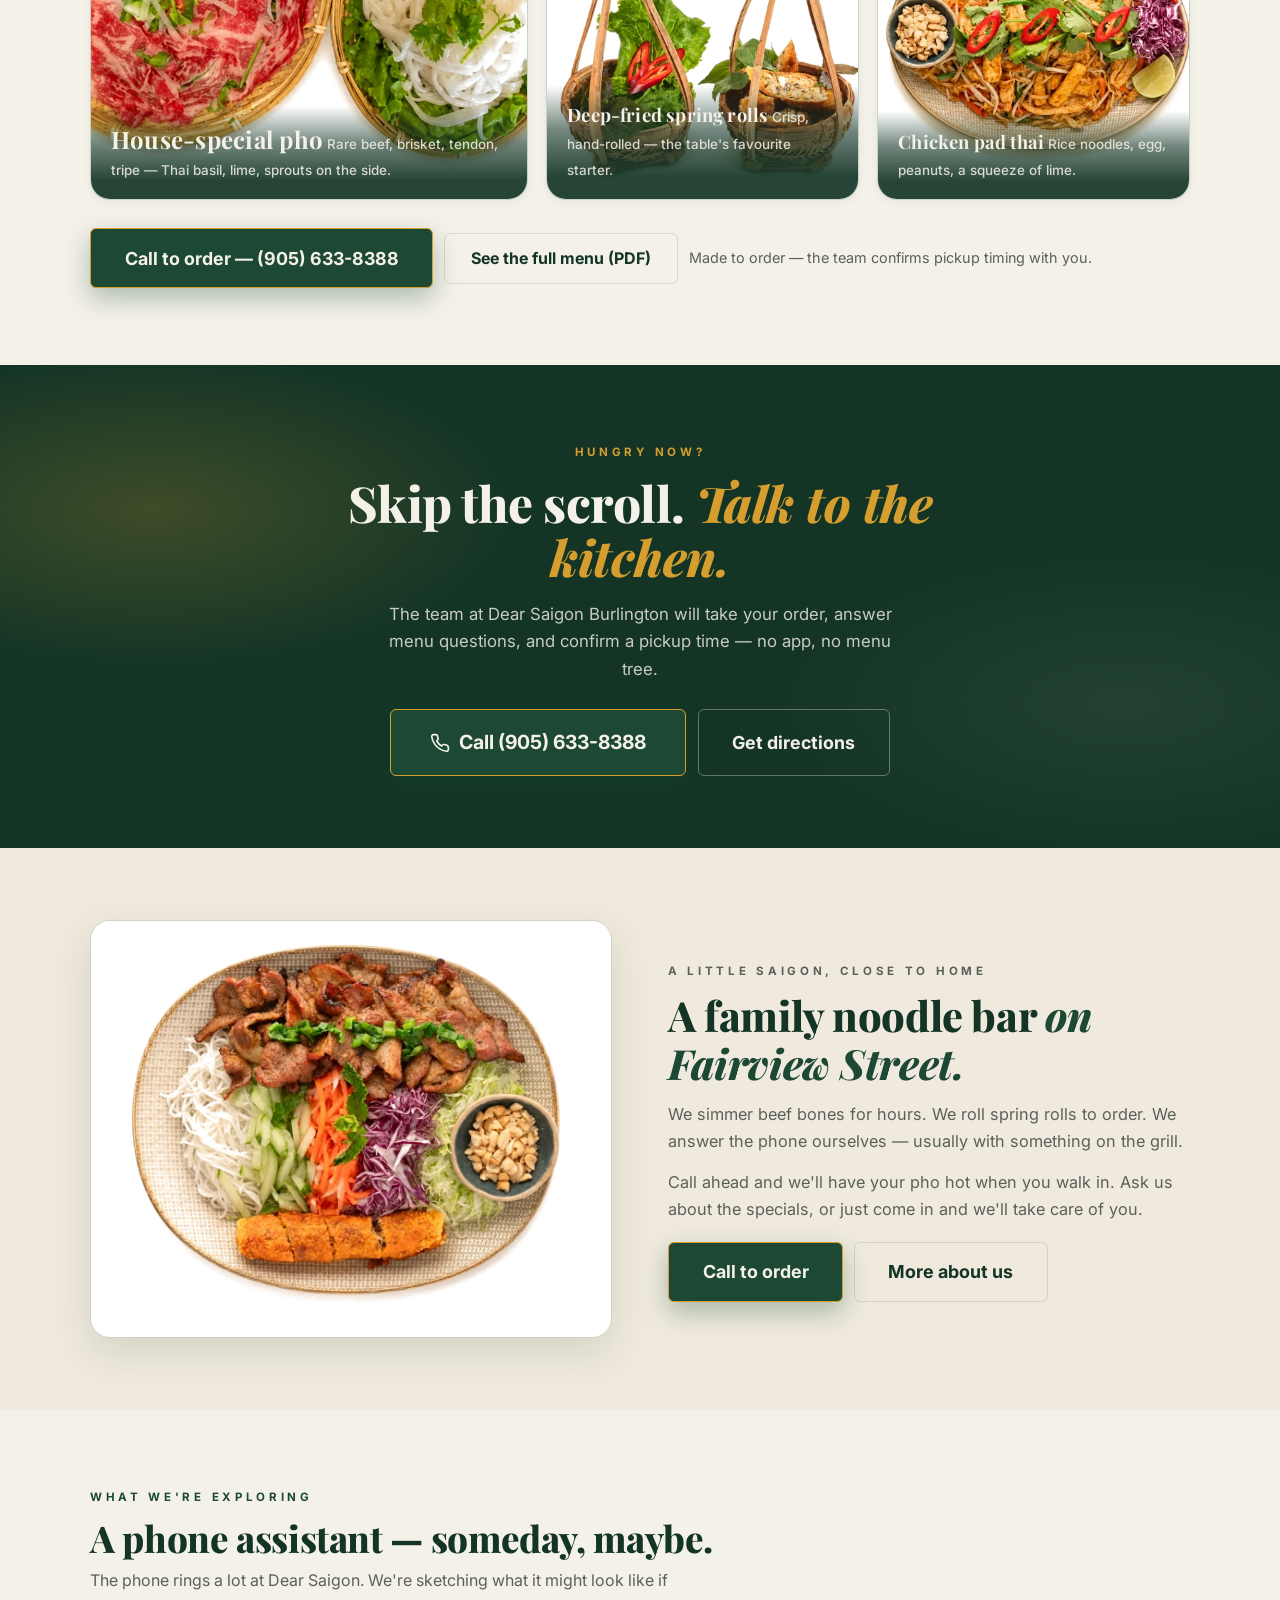
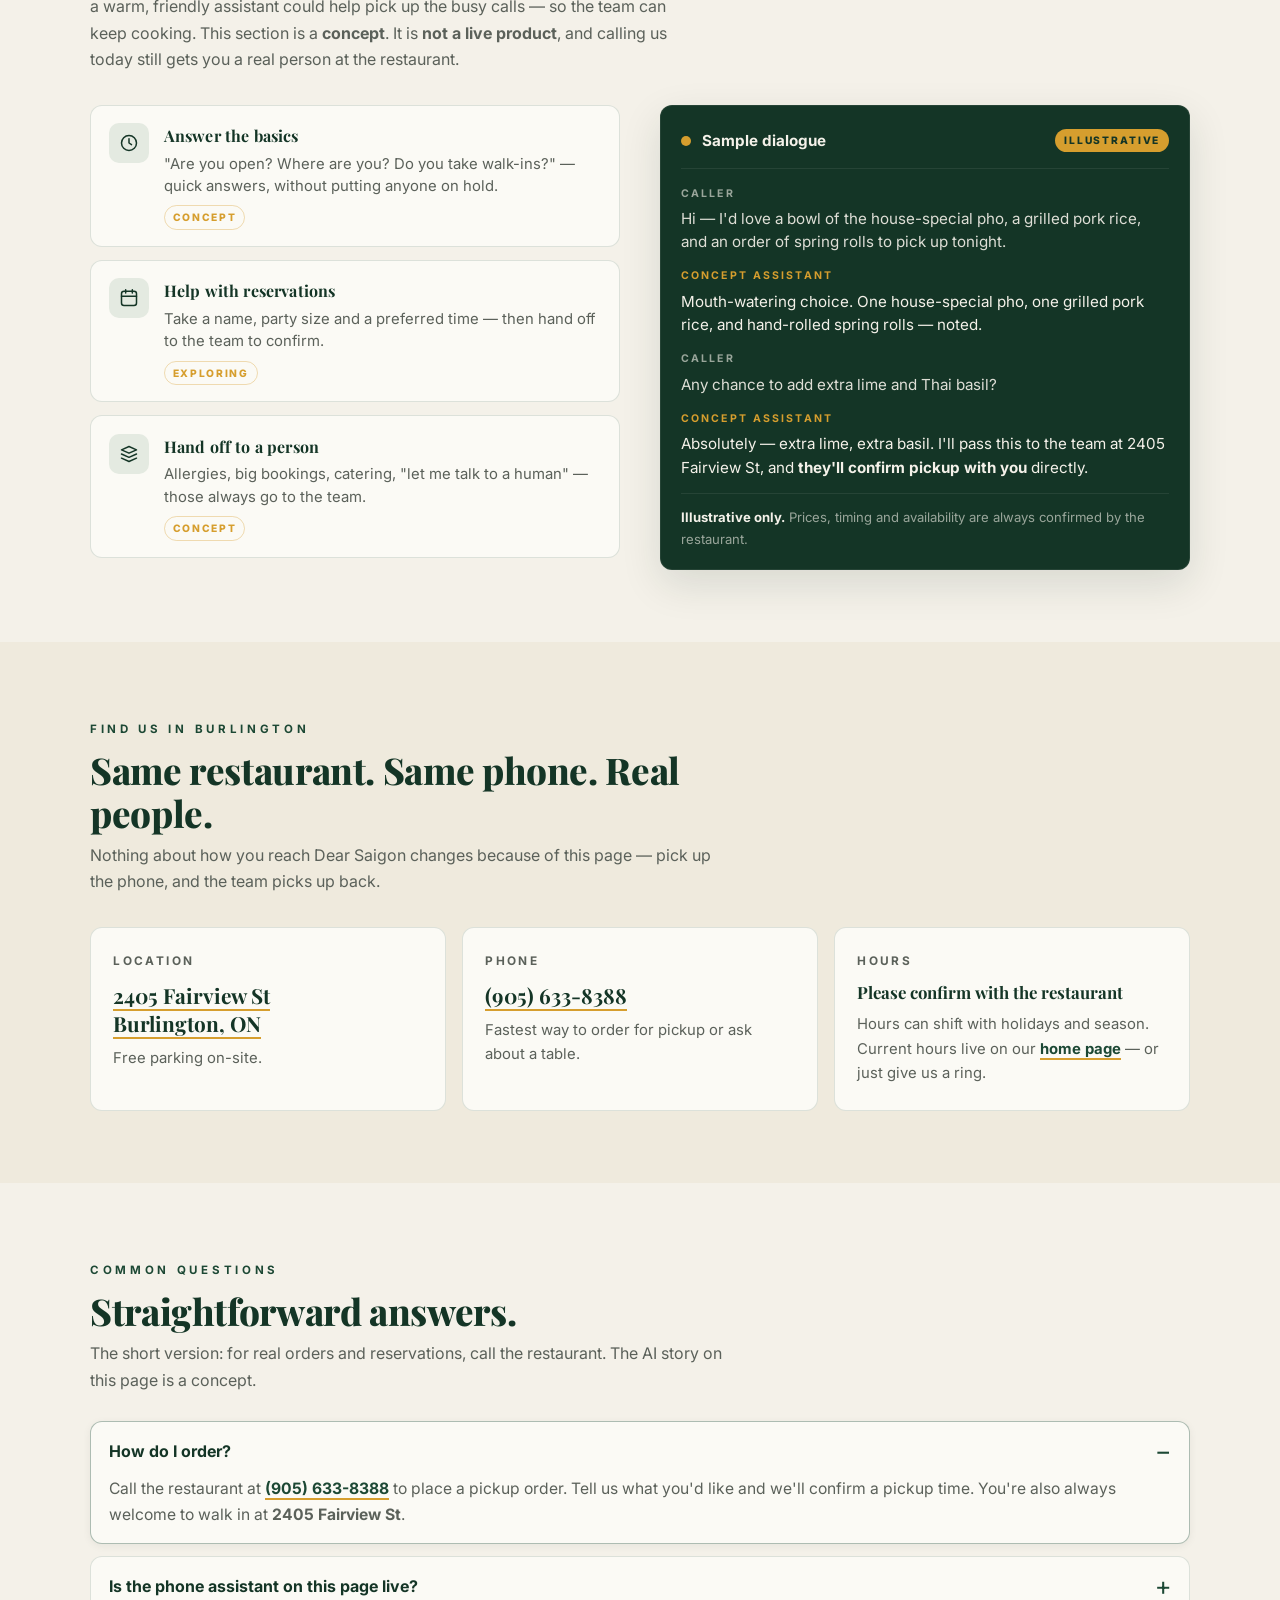
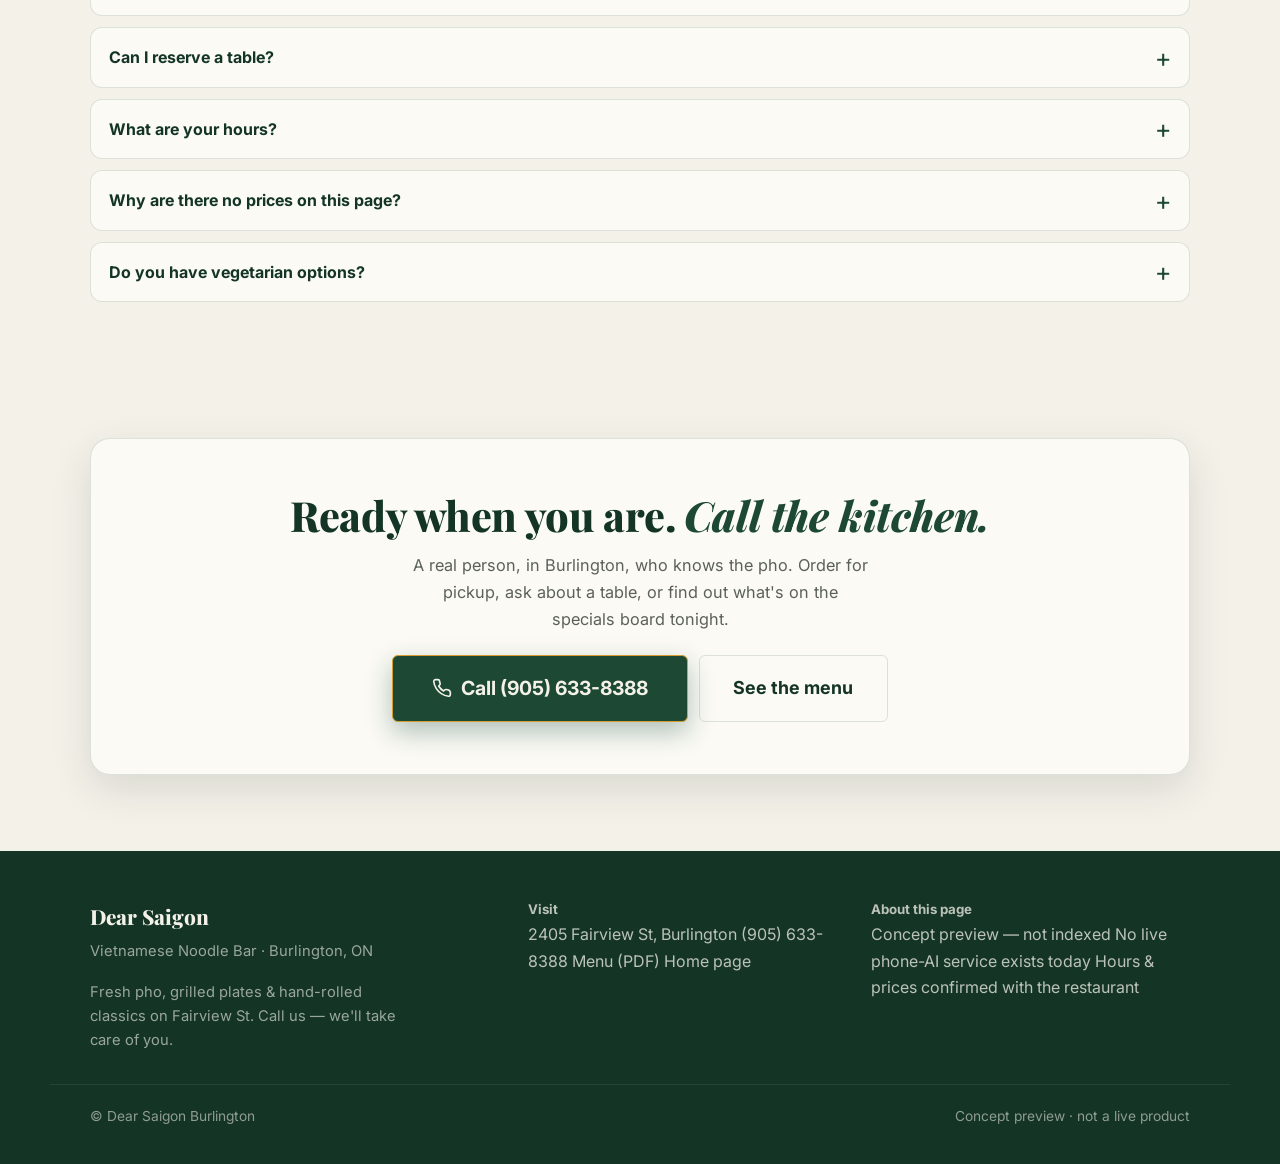
==== commit aea965f2: "Conversion pass: food-first phone-ai.html (Thoth-safe) Restructure the concept-preview page so it se" ====
--- a/phone-ai.html
+++ b/phone-ai.html
@@ -3,22 +3,22 @@
 <head>
 <meta charset="UTF-8" />
 <meta name="viewport" content="width=device-width, initial-scale=1.0" />
-<title>AI Phone Assistant — Concept Preview · Dear Saigon Burlington</title>
+<title>Order Pho, Grilled Plates & Spring Rolls — Dear Saigon Burlington</title>
 
 <link rel="icon" href="data:image/svg+xml,%3Csvg xmlns='http://www.w3.org/2000/svg' viewBox='0 0 32 32'%3E%3Crect width='32' height='32' rx='7' fill='%231C4834'/%3E%3Ctext x='16' y='23' font-family='Georgia,serif' font-size='17' font-weight='bold' fill='%23F4F1E9' text-anchor='middle'%3EDS%3C/text%3E%3C/svg%3E" />
 <meta name="theme-color" content="#1C4834" />
 <meta name="robots" content="noindex,nofollow" />
-<meta name="description" content="Concept preview of a phone assistant for Dear Saigon Burlington — not a live product. For real orders, hours or reservations, please call the restaurant directly." />
+<meta name="description" content="Fresh pho, grilled plates & hand-rolled classics on Fairview St in Burlington. Call (905) 633-8388 to order for pickup or ask about a table." />
 
 <!-- Concept preview page — not indexed, not linked from main site. -->
 
+<link rel="preload" as="image" href="assets/hero-pho.webp" fetchpriority="high" />
 <link rel="preconnect" href="https://fonts.googleapis.com" />
 <link rel="preconnect" href="https://fonts.gstatic.com" crossorigin />
-<link href="https://fonts.googleapis.com/css2?family=Playfair+Display:ital,wght@0,500;0,600;0,700;0,800;0,900;1,500&family=Inter:wght@400;500;600;700&display=swap" rel="stylesheet" />
+<link href="https://fonts.googleapis.com/css2?family=Playfair+Display:ital,wght@0,500;0,600;0,700;0,800;0,900;1,500;1,600&family=Inter:wght@400;500;600;700;800&display=swap" rel="stylesheet" />
 
 <style>
   :root {
-    /* Match Dear Saigon landing palette */
     --green:        #1C4834;
     --green-deep:   #143526;
     --green-tint:   #E4EAE1;
@@ -27,12 +27,13 @@
     --card:         #FBFAF5;
     --ink:          #1C2A22;
     --muted:        #5B615A;
-    --gold:         #D69E2E;   /* thin accent only */
+    --gold:         #D69E2E;
     --line:         rgba(28,72,52,.14);
     --shadow-sm:    0 2px 8px rgba(20, 42, 34, .06);
     --shadow-md:    0 14px 40px rgba(20, 42, 34, .12);
     --shadow-lg:    0 30px 70px rgba(20, 42, 34, .18);
     --radius:       12px;
+    --radius-lg:    20px;
     --radius-pill:  999px;
     --maxw:         1180px;
     --ease:         cubic-bezier(.22, .61, .36, 1);
@@ -47,8 +48,11 @@
     line-height: 1.65;
     -webkit-font-smoothing: antialiased;
     overflow-x: hidden;
-  }
-  h1, h2, h3, h4, .serif { font-family: 'Playfair Display', Georgia, 'Times New Roman', serif; letter-spacing: -.005em; }
+    padding-bottom: 0;
+  }
+  @media (max-width: 768px) { body { padding-bottom: 76px; } } /* leave room for sticky call bar */
+
+  h1, h2, h3, h4, .serif { font-family: 'Playfair Display', Georgia, 'Times New Roman', serif; letter-spacing: -.01em; }
   a { color: inherit; text-decoration: none; }
   img { display: block; max-width: 100%; height: auto; }
 
@@ -56,9 +60,9 @@
 
   .kicker {
     font-family: 'Inter', sans-serif;
-    font-weight: 600;
+    font-weight: 700;
     text-transform: uppercase;
-    letter-spacing: .34em;
+    letter-spacing: .32em;
     font-size: .72rem;
     color: var(--muted);
   }
@@ -68,12 +72,12 @@
     background: var(--green-deep);
     color: var(--cream);
     text-align: center;
-    padding: .55rem 1rem;
-    font-size: .82rem;
+    padding: .5rem 1rem;
+    font-size: .78rem;
     letter-spacing: .04em;
     border-bottom: 1px solid rgba(244,241,233,.12);
   }
-  .preview-strip strong { color: var(--gold); font-weight: 700; letter-spacing: .06em; }
+  .preview-strip strong { color: var(--gold); font-weight: 800; letter-spacing: .08em; }
 
   /* ---------- Top bar (matches home) ---------- */
   .topbar {
@@ -85,305 +89,453 @@
     border-bottom: 1px solid rgba(244, 241, 233, .12);
   }
   .topbar-inner {
-    display: flex;
-    align-items: center;
-    justify-content: space-between;
+    display: flex; align-items: center; justify-content: space-between;
     padding-block: .85rem;
   }
   .brand-lockup { display: inline-flex; align-items: baseline; gap: .55rem; color: var(--cream); }
-  .brand-lockup .name {
-    font-family: 'Playfair Display', serif;
-    font-weight: 800; font-size: 1.1rem; letter-spacing: .04em;
-  }
-  .brand-lockup .sub {
-    font-family: 'Inter', sans-serif;
-    font-size: .72rem; text-transform: uppercase;
-    letter-spacing: .22em; opacity: .75;
-  }
+  .brand-lockup .name { font-family: 'Playfair Display', serif; font-weight: 800; font-size: 1.1rem; letter-spacing: .04em; }
+  .brand-lockup .sub { font-family: 'Inter', sans-serif; font-size: .72rem; text-transform: uppercase; letter-spacing: .22em; opacity: .75; }
+  @media (max-width: 520px) { .brand-lockup .sub { display: none; } }
 
   /* ---------- Buttons ---------- */
   .btn {
     display: inline-flex; align-items: center; justify-content: center;
-    gap: .55rem;
+    gap: .6rem;
     font-family: 'Inter', sans-serif;
-    font-weight: 600; font-size: 1rem;
-    padding: .95rem 1.55rem;
-    border-radius: 4px;
+    font-weight: 700; font-size: 1rem;
+    padding: 1rem 1.6rem;
+    border-radius: 6px;
     border: 1.5px solid transparent;
     cursor: pointer;
-    transition: transform .25s var(--ease), box-shadow .25s var(--ease), background .25s var(--ease), color .25s var(--ease);
-    min-height: 48px;
+    transition: transform .22s var(--ease), box-shadow .22s var(--ease), background .22s var(--ease), color .22s var(--ease), border-color .22s var(--ease);
+    min-height: 50px;
     line-height: 1.1;
+    text-align: center;
+    white-space: nowrap;
   }
   .btn:focus-visible { outline: 3px solid var(--gold); outline-offset: 3px; }
-  .btn-green {
+  .btn-call {
     background: var(--green);
     color: var(--cream);
     border-color: var(--gold);
-    box-shadow: 0 8px 22px rgba(20, 72, 52, .28);
-    font-weight: 700;
-  }
-  .btn-green:hover { transform: translateY(-2px); background: var(--green-deep); box-shadow: 0 14px 30px rgba(20, 72, 52, .4), 0 0 0 3px rgba(214, 158, 46, .18); }
+    box-shadow: 0 10px 26px rgba(20, 72, 52, .32);
+  }
+  .btn-call:hover { transform: translateY(-2px); background: var(--green-deep); box-shadow: 0 16px 36px rgba(20, 72, 52, .45), 0 0 0 3px rgba(214,158,46,.22); }
+  .btn-call:active { transform: translateY(0); }
   .btn-cream {
     background: transparent;
     color: var(--cream);
     border-color: rgba(244,241,233,.35);
   }
-  .btn-cream:hover { border-color: var(--cream); background: rgba(244,241,233,.06); transform: translateY(-2px); }
+  .btn-cream:hover { border-color: var(--cream); background: rgba(244,241,233,.08); transform: translateY(-2px); }
   .btn-outline {
     background: transparent;
-    color: var(--green);
+    color: var(--green-deep);
     border-color: var(--line);
   }
   .btn-outline:hover { border-color: var(--green); background: rgba(28,72,52,.05); transform: translateY(-2px); }
-  .btn-lg { font-size: 1.05rem; padding: 1.05rem 1.9rem; min-height: 54px; }
-  .btn .arrow { transition: transform .25s var(--ease); }
-  .btn:hover .arrow { transform: translateX(3px); }
-
+  .btn-lg { font-size: 1.12rem; padding: 1.2rem 2.1rem; min-height: 58px; }
+  .btn-xl { font-size: 1.22rem; padding: 1.35rem 2.4rem; min-height: 64px; }
   .topbar .btn { padding: .58rem 1.1rem; min-height: 40px; font-size: .9rem; }
 
-  /* ---------- Hero ---------- */
-  .hero {
-    position: relative;
-    padding: clamp(3rem, 6vw, 5rem) 0 clamp(2.5rem, 5vw, 4rem);
-    background:
-      radial-gradient(900px 400px at 90% -20%, rgba(28,72,52,.09), transparent 60%),
-      radial-gradient(700px 380px at 0% 20%, rgba(214,158,46,.08), transparent 60%),
-      var(--cream);
-    overflow: hidden;
-  }
-  .hero-grid {
-    display: grid; gap: 2.5rem;
-    grid-template-columns: 1fr;
-    align-items: center;
-  }
-  @media (min-width: 900px) { .hero-grid { grid-template-columns: 1.1fr .9fr; gap: 3.5rem; } }
-
-  .concept-pill {
-    display: inline-flex; align-items: center; gap: .55rem;
+  /* ---------- Concept badge ---------- */
+  .concept-badge {
+    display: inline-flex; align-items: center; gap: .45rem;
     background: var(--card);
     color: var(--green-deep);
     border: 1px solid var(--line);
-    padding: .5rem 1rem;
+    padding: .32rem .75rem;
     border-radius: var(--radius-pill);
-    font-size: .8rem; font-weight: 600; letter-spacing: .02em;
+    font-size: .72rem; font-weight: 600;
     box-shadow: var(--shadow-sm);
   }
-  .concept-pill .dot { width: 8px; height: 8px; border-radius: 50%; background: var(--gold); }
-  .concept-pill strong { color: var(--green-deep); font-weight: 800; letter-spacing: .08em; text-transform: uppercase; font-size: .72rem; }
+  .concept-badge .dot { width: 6px; height: 6px; border-radius: 50%; background: var(--gold); }
+  .concept-badge strong { text-transform: uppercase; letter-spacing: .12em; font-size: .68rem; font-weight: 800; }
+
+  /* =====================================================
+     HERO — FOOD-FIRST
+     ===================================================== */
+  .hero {
+    position: relative;
+    padding: clamp(2.5rem, 5vw, 4rem) 0 clamp(2rem, 4vw, 3.5rem);
+    background:
+      radial-gradient(900px 400px at 92% -10%, rgba(28,72,52,.10), transparent 60%),
+      radial-gradient(700px 380px at 0% 25%, rgba(214,158,46,.10), transparent 60%),
+      var(--cream);
+    overflow: hidden;
+  }
+  .hero-grid {
+    display: grid; gap: 2rem;
+    grid-template-columns: 1fr;
+    align-items: center;
+  }
+  @media (min-width: 900px) { .hero-grid { grid-template-columns: 1.05fr .95fr; gap: 3.5rem; } }
+
+  .eyebrow {
+    display: inline-flex; align-items: center; gap: .5rem;
+    color: var(--green-deep); font-weight: 700;
+    text-transform: uppercase; letter-spacing: .28em; font-size: .74rem;
+  }
+  .eyebrow .rule { width: 32px; height: 2px; background: var(--gold); border-radius: 2px; }
 
   .hero h1 {
-    margin: 1.35rem 0 .9rem;
-    font-size: clamp(2.2rem, 5.4vw, 3.9rem);
-    line-height: 1.06;
+    margin: 1.1rem 0 1rem;
+    font-size: clamp(2.6rem, 6.4vw, 4.6rem);
+    line-height: 1.02;
     color: var(--green-deep);
     font-weight: 800;
+    letter-spacing: -.015em;
   }
   .hero h1 .em { font-style: italic; color: var(--green); }
+  .hero h1 .amp {
+    font-family: 'Playfair Display', serif;
+    font-style: italic; color: var(--gold);
+    font-weight: 500;
+  }
+
   .hero p.lede {
-    font-size: clamp(1.02rem, 1.25vw, 1.15rem);
+    font-size: clamp(1.08rem, 1.4vw, 1.24rem);
     color: var(--muted);
-    max-width: 52ch;
-  }
+    max-width: 46ch;
+    line-height: 1.55;
+  }
+  .hero p.lede strong { color: var(--green-deep); }
+
   .hero .cta-row {
-    display: inline-flex; flex-wrap: wrap; gap: .65rem; margin-top: 1.5rem;
-  }
-  .hero .fine {
-    margin-top: 1rem; color: var(--muted); font-size: .86rem;
-  }
-
-  /* Hero media — real dish photo, no stock/gradients */
-  .hero-media {
+    display: flex; flex-wrap: wrap; gap: .7rem; margin-top: 1.6rem;
+  }
+  .hero .trust-line {
+    margin-top: 1.2rem;
+    display: inline-flex; flex-wrap: wrap; align-items: center; gap: .5rem 1rem;
+    color: var(--muted); font-size: .92rem;
+  }
+  .hero .trust-line .sep { width: 4px; height: 4px; background: currentColor; border-radius: 50%; opacity: .5; }
+  .hero .trust-line strong { color: var(--green-deep); }
+
+  /* Hero media — big juicy dish photo */
+  .hero-media { position: relative; display: flex; align-items: center; justify-content: center; }
+  .hero-photo {
     position: relative;
-    display: flex; align-items: center; justify-content: center;
-  }
-  .hero-disc {
     width: 100%;
-    max-width: 460px;
+    max-width: 520px;
     aspect-ratio: 1 / 1;
     border-radius: 50%;
-    background:
-      radial-gradient(circle at 50% 45%, rgba(255,255,255,.35), transparent 60%),
-      var(--green-tint);
-    position: relative;
+    overflow: hidden;
     box-shadow: var(--shadow-lg);
-    overflow: hidden;
-  }
-  .hero-disc img {
+    background: var(--green-tint);
+    transform: rotate(0deg);
+  }
+  .hero-photo::after {
+    content: '';
+    position: absolute; inset: 0;
+    border-radius: 50%;
+    box-shadow: inset 0 0 0 8px rgba(255,255,255,.5), inset 0 0 0 10px rgba(28,72,52,.08);
+    pointer-events: none;
+  }
+  .hero-photo img {
     position: absolute; inset: 0; width: 100%; height: 100%;
     object-fit: cover;
-  }
-  .hero-badge {
-    position: absolute; bottom: -8px; left: -8px;
+    transform: scale(1.02);
+    transition: transform .8s var(--ease);
+  }
+  .hero-photo:hover img { transform: scale(1.08); }
+
+  .hero-tag {
+    position: absolute;
     background: var(--card);
     border: 1px solid var(--line);
-    padding: .7rem .95rem;
-    border-radius: 10px;
     box-shadow: var(--shadow-md);
-    max-width: 190px;
-  }
-  .hero-badge .k {
-    display: block; color: var(--muted); font-size: .72rem;
+    padding: .75rem 1.05rem;
+    border-radius: 14px;
+    font-family: 'Playfair Display', serif;
+    font-size: 1rem; font-weight: 700;
+    color: var(--green-deep);
+    line-height: 1.25;
+  }
+  .hero-tag .k {
+    display: block;
+    font-family: 'Inter', sans-serif;
+    font-size: .66rem; color: var(--muted);
     text-transform: uppercase; letter-spacing: .18em; font-weight: 700;
-    margin-bottom: .2rem;
-  }
-  .hero-badge .v { font-family: 'Playfair Display', serif; font-weight: 700; color: var(--green-deep); font-size: 1rem; line-height: 1.25; }
-
-  /* ---------- Sections ---------- */
-  section { padding: clamp(3rem, 7vw, 5rem) 0; }
-  .section-head { max-width: 720px; margin-bottom: clamp(2rem, 4vw, 3rem); }
-  .section-kicker {
-    color: var(--green); font-weight: 700; letter-spacing: .22em;
-    text-transform: uppercase; font-size: .78rem; margin-bottom: .8rem;
-  }
-  .section-title {
-    font-family: 'Playfair Display', serif;
-    font-size: clamp(1.7rem, 3.2vw, 2.5rem);
-    line-height: 1.15; color: var(--green-deep);
-    font-weight: 800; margin-bottom: .9rem;
-  }
-  .section-lede { color: var(--muted); font-size: 1.02rem; max-width: 60ch; }
-
-  /* ---------- Ideas grid ---------- */
-  .ideas { background: var(--cream-warm); }
-  .idea-grid {
+    margin-bottom: .15rem;
+  }
+  .hero-tag.tl { top: 6%; left: -6px; }
+  .hero-tag.br { bottom: 4%; right: -4px; }
+  @media (max-width: 600px) {
+    .hero-tag { font-size: .9rem; padding: .55rem .8rem; }
+    .hero-tag.tl { top: 2%; left: -2px; }
+    .hero-tag.br { bottom: 2%; right: -2px; }
+  }
+
+  /* =====================================================
+     DISHES — big cards, mouth-watering
+     ===================================================== */
+  .dishes { background: var(--cream); padding: clamp(3rem, 6vw, 5rem) 0; }
+  .dishes-head {
+    display: grid; gap: .8rem;
+    margin-bottom: clamp(1.6rem, 3vw, 2.4rem);
+    max-width: 720px;
+  }
+  .dishes-head h2 {
+    font-size: clamp(1.9rem, 4vw, 2.9rem);
+    color: var(--green-deep); font-weight: 800;
+    line-height: 1.1;
+  }
+  .dishes-head h2 .em { font-style: italic; color: var(--green); }
+  .dishes-head p { color: var(--muted); font-size: 1.02rem; max-width: 56ch; }
+
+  .dish-grid {
     display: grid; gap: 1rem;
     grid-template-columns: 1fr;
   }
-  @media (min-width: 700px) { .idea-grid { grid-template-columns: 1fr 1fr; } }
-  @media (min-width: 1000px) { .idea-grid { grid-template-columns: repeat(3, 1fr); } }
-  .idea {
+  @media (min-width: 600px) { .dish-grid { grid-template-columns: 1fr 1fr; } }
+  @media (min-width: 1000px) {
+    .dish-grid {
+      grid-template-columns: 1.4fr 1fr 1fr;
+      grid-template-rows: auto auto;
+      gap: 1.15rem;
+    }
+    .dish.hero-dish { grid-row: span 2; }
+  }
+
+  .dish {
+    position: relative;
+    overflow: hidden;
+    border-radius: var(--radius-lg);
+    background: var(--green-tint);
+    aspect-ratio: 1 / 1;
+    border: 1px solid var(--line);
+    box-shadow: var(--shadow-sm);
+    transition: transform .35s var(--ease), box-shadow .35s var(--ease);
+  }
+  .dish.hero-dish { aspect-ratio: 4 / 5; }
+  @media (min-width: 1000px) { .dish.hero-dish { aspect-ratio: auto; min-height: 100%; } }
+  .dish:hover { transform: translateY(-3px); box-shadow: var(--shadow-md); }
+  .dish img {
+    position: absolute; inset: 0; width: 100%; height: 100%;
+    object-fit: cover;
+    transform: scale(1.03);
+    transition: transform .8s var(--ease);
+  }
+  .dish:hover img { transform: scale(1.09); }
+  .dish .cap {
+    position: absolute; left: 0; right: 0; bottom: 0;
+    padding: 1.15rem 1.25rem 1.05rem;
+    background: linear-gradient(to top, rgba(20,53,38,.92) 20%, rgba(20,53,38,.6) 60%, rgba(20,53,38,0));
+    color: var(--cream);
+  }
+  .dish .cap .title {
+    font-family: 'Playfair Display', serif;
+    font-weight: 700; font-size: 1.15rem;
+    letter-spacing: .01em;
+    line-height: 1.2;
+  }
+  .dish.hero-dish .cap .title { font-size: 1.5rem; }
+  .dish .cap .desc {
+    font-family: 'Inter', sans-serif;
+    font-size: .84rem; font-weight: 500;
+    color: rgba(244,241,233,.85);
+    margin-top: .2rem;
+  }
+  .dish .badge {
+    position: absolute; top: 14px; left: 14px;
+    background: var(--gold); color: var(--green-deep);
+    font-size: .66rem; font-weight: 800; letter-spacing: .12em;
+    text-transform: uppercase;
+    padding: .28rem .55rem; border-radius: 999px;
+  }
+
+  .dishes-cta {
+    margin-top: 1.75rem;
+    display: flex; flex-wrap: wrap; gap: .7rem; align-items: center;
+  }
+  .dishes-cta .fine { color: var(--muted); font-size: .9rem; }
+
+  /* =====================================================
+     GREEN-DEEP CTA BAND
+     ===================================================== */
+  .cta-band {
+    background:
+      radial-gradient(600px 260px at 12% 30%, rgba(214,158,46,.22), transparent 60%),
+      radial-gradient(600px 260px at 88% 70%, rgba(255,255,255,.06), transparent 60%),
+      var(--green-deep);
+    color: var(--cream);
+    padding: clamp(3rem, 6vw, 4.5rem) 0;
+    text-align: center;
+    position: relative;
+  }
+  .cta-band .kicker { color: var(--gold); }
+  .cta-band h2 {
+    color: var(--cream);
+    font-size: clamp(2rem, 4.4vw, 3.1rem);
+    line-height: 1.1;
+    margin: .7rem auto 1.05rem;
+    max-width: 18ch;
+    font-weight: 800;
+  }
+  .cta-band h2 .em { font-style: italic; color: var(--gold); }
+  .cta-band p {
+    color: rgba(244,241,233,.8);
+    max-width: 48ch;
+    margin: 0 auto 1.6rem;
+    font-size: 1.05rem;
+  }
+  .cta-band .cta-row {
+    display: inline-flex; flex-wrap: wrap; gap: .75rem; justify-content: center;
+  }
+
+  /* =====================================================
+     STORY MINI-BAND
+     ===================================================== */
+  .story { padding: clamp(3rem, 6vw, 4.5rem) 0; background: var(--cream-warm); }
+  .story-grid {
+    display: grid; gap: 2rem;
+    grid-template-columns: 1fr;
+    align-items: center;
+  }
+  @media (min-width: 900px) { .story-grid { grid-template-columns: 1fr 1fr; gap: 3.5rem; } }
+  .story h2 {
+    font-size: clamp(1.8rem, 3.4vw, 2.6rem);
+    color: var(--green-deep);
+    line-height: 1.15; font-weight: 800;
+  }
+  .story h2 .em { font-style: italic; color: var(--green); }
+  .story p { color: var(--muted); font-size: 1.02rem; margin-top: .9rem; max-width: 52ch; }
+  .story-photo {
+    border-radius: var(--radius-lg);
+    overflow: hidden;
+    aspect-ratio: 5 / 4;
+    box-shadow: var(--shadow-md);
+    position: relative;
+    border: 1px solid var(--line);
+  }
+  .story-photo img { position: absolute; inset: 0; width: 100%; height: 100%; object-fit: cover; }
+
+  /* =====================================================
+     "WHAT WE'RE EXPLORING" — demoted, tighter
+     ===================================================== */
+  .exploring { background: var(--cream); padding: clamp(3rem, 6vw, 4.5rem) 0; }
+  .exploring-head { max-width: 640px; margin-bottom: 2rem; }
+  .exploring-head .kicker { color: var(--green); }
+  .exploring-head h2 {
+    font-size: clamp(1.7rem, 3.2vw, 2.3rem);
+    color: var(--green-deep);
+    font-weight: 800;
+    margin: .55rem 0 .5rem;
+    line-height: 1.15;
+  }
+  .exploring-head p { color: var(--muted); font-size: 1rem; max-width: 58ch; }
+
+  .exploring-grid {
+    display: grid; gap: 2rem;
+    grid-template-columns: 1fr;
+  }
+  @media (min-width: 900px) { .exploring-grid { grid-template-columns: 1fr 1fr; gap: 2.5rem; align-items: start; } }
+
+  .idea-list { display: grid; gap: .8rem; }
+  .idea-row {
+    background: var(--card);
+    border: 1px solid var(--line);
+    border-radius: var(--radius);
+    padding: 1.1rem 1.1rem 1rem;
+    display: grid; grid-template-columns: 40px 1fr; gap: .95rem;
+    align-items: start;
+  }
+  .idea-row .ic {
+    width: 40px; height: 40px; border-radius: 10px;
+    background: var(--green-tint); color: var(--green-deep);
+    display: inline-flex; align-items: center; justify-content: center;
+  }
+  .idea-row h3 { font-size: 1rem; color: var(--green-deep); font-weight: 700; letter-spacing: .01em; margin-bottom: .2rem; }
+  .idea-row p { color: var(--muted); font-size: .93rem; line-height: 1.5; }
+  .idea-row .tag {
+    display: inline-block; margin-top: .5rem;
+    font-size: .64rem; font-weight: 800; letter-spacing: .16em;
+    text-transform: uppercase; color: var(--gold);
+    padding: .18rem .5rem; border: 1px solid rgba(214,158,46,.35); border-radius: 999px;
+  }
+
+  /* Transcript */
+  .transcript {
+    background: var(--green-deep);
+    color: var(--cream);
+    border-radius: var(--radius);
+    padding: 1.4rem 1.25rem 1.15rem;
+    border: 1px solid rgba(244,241,233,.08);
+    box-shadow: var(--shadow-md);
+  }
+  .transcript-head {
+    display: flex; align-items: center; gap: .7rem;
+    padding-bottom: .9rem;
+    border-bottom: 1px solid rgba(244,241,233,.08);
+    margin-bottom: 1rem;
+  }
+  .transcript-head .dot { width: 10px; height: 10px; border-radius: 50%; background: var(--gold); }
+  .transcript-head .label { font-weight: 700; font-size: .95rem; color: var(--cream); }
+  .transcript-head .badge {
+    margin-left: auto;
+    font-size: .64rem; letter-spacing: .18em; text-transform: uppercase; font-weight: 800;
+    color: var(--green-deep); background: var(--gold);
+    padding: .2rem .55rem; border-radius: 999px;
+  }
+  .msg { display: grid; gap: .3rem; margin-bottom: .85rem; }
+  .msg .from {
+    font-size: .66rem; letter-spacing: .2em; text-transform: uppercase;
+    color: rgba(244,241,233,.6); font-weight: 700;
+  }
+  .msg p { line-height: 1.55; font-size: .95rem; }
+  .msg.caller p { color: rgba(244,241,233,.9); }
+  .msg.ai p { color: var(--cream); }
+  .msg.ai .from { color: var(--gold); }
+  .transcript-foot {
+    margin-top: .85rem; padding-top: .85rem;
+    border-top: 1px solid rgba(244,241,233,.08);
+    color: rgba(244,241,233,.6); font-size: .82rem;
+  }
+  .transcript-foot strong { color: var(--cream); }
+
+  /* =====================================================
+     VISIT INFO
+     ===================================================== */
+  .visit { background: var(--cream-warm); padding: clamp(3rem, 6vw, 4.5rem) 0; }
+  .visit-head { max-width: 640px; margin-bottom: 2rem; }
+  .visit-head .kicker { color: var(--green); }
+  .visit-head h2 { font-size: clamp(1.7rem, 3.2vw, 2.3rem); color: var(--green-deep); font-weight: 800; margin-top: .55rem; line-height: 1.15; }
+  .visit-head p { color: var(--muted); font-size: 1rem; margin-top: .5rem; }
+
+  .visit-grid {
+    display: grid; gap: 1rem;
+    grid-template-columns: 1fr;
+  }
+  @media (min-width: 800px) { .visit-grid { grid-template-columns: repeat(3, 1fr); } }
+  .info-card {
     background: var(--card);
     border: 1px solid var(--line);
     border-radius: var(--radius);
     padding: 1.5rem 1.4rem;
-    transition: transform .25s var(--ease), box-shadow .25s var(--ease), border-color .25s var(--ease);
-  }
-  .idea:hover { transform: translateY(-3px); box-shadow: var(--shadow-md); border-color: rgba(28,72,52,.28); }
-  .idea .icon {
-    width: 42px; height: 42px; border-radius: 10px;
-    background: var(--green-tint); color: var(--green-deep);
-    display: inline-flex; align-items: center; justify-content: center;
-    margin-bottom: .95rem;
-  }
-  .idea h3 { font-size: 1.1rem; margin-bottom: .35rem; font-weight: 700; color: var(--green-deep); }
-  .idea p { color: var(--muted); font-size: .95rem; }
-  .idea .tag {
-    display: inline-block; margin-top: .8rem;
-    font-size: .7rem; font-weight: 700; letter-spacing: .14em;
-    text-transform: uppercase; color: var(--gold);
-    padding: .18rem .5rem; border: 1px solid rgba(214,158,46,.35); border-radius: 999px;
-  }
-
-  /* ---------- How it might work ---------- */
-  .how-grid {
-    display: grid; gap: 1rem;
-    grid-template-columns: 1fr;
-  }
-  @media (min-width: 800px) { .how-grid { grid-template-columns: repeat(3, 1fr); } }
-  .step {
-    padding: 1.5rem 1.4rem;
-    background: var(--card);
-    border: 1px solid var(--line);
-    border-radius: var(--radius);
-    position: relative;
-  }
-  .step .num {
-    position: absolute; top: -14px; left: 20px;
-    background: var(--green); color: var(--cream);
-    padding: .3rem .7rem; border-radius: 999px;
-    font-weight: 700; font-size: .78rem; letter-spacing: .1em;
-    border: 1.5px solid var(--gold);
-  }
-  .step h3 { font-size: 1.1rem; margin: .25rem 0 .4rem; color: var(--green-deep); }
-  .step p { color: var(--muted); font-size: .96rem; }
-
-  /* ---------- Dish gallery ---------- */
-  .dishes { background: var(--cream); }
-  .dish-grid {
-    display: grid; gap: 1rem;
-    grid-template-columns: repeat(2, 1fr);
-  }
-  @media (min-width: 800px) { .dish-grid { grid-template-columns: repeat(4, 1fr); } }
-  .dish {
-    position: relative; overflow: hidden; border-radius: var(--radius);
-    background: var(--green-tint);
-    aspect-ratio: 1 / 1;
-    border: 1px solid var(--line);
-    box-shadow: var(--shadow-sm);
-  }
-  .dish img { position: absolute; inset: 0; width: 100%; height: 100%; object-fit: cover; transition: transform .5s var(--ease); }
-  .dish:hover img { transform: scale(1.04); }
-  .dish .cap {
-    position: absolute; left: 0; right: 0; bottom: 0;
-    padding: .55rem .8rem;
-    background: linear-gradient(to top, rgba(20,53,38,.85), rgba(20,53,38,0));
-    color: var(--cream);
-    font-family: 'Playfair Display', serif;
-    font-weight: 600; font-size: .95rem;
-    letter-spacing: .01em;
-  }
-
-  /* ---------- Dark split: sample dialogue ---------- */
-  .split-section { background: var(--green-deep); color: var(--cream); }
-  .split-section .section-title, .split-section h3 { color: var(--cream); }
-  .split-section .section-lede { color: rgba(244,241,233,.75); }
-  .split-section .section-kicker { color: var(--gold); }
-  .split-grid {
-    display: grid; gap: 2rem;
-    grid-template-columns: 1fr;
-  }
-  @media (min-width: 900px) { .split-grid { grid-template-columns: 1fr 1fr; align-items: start; gap: 3rem; } }
-  .use-list { display: grid; gap: .85rem; margin-top: 1.25rem; }
-  .use-list li {
-    list-style: none;
-    display: flex; gap: .8rem; align-items: flex-start;
-    padding: .95rem 1rem;
-    background: rgba(244,241,233,.04);
-    border: 1px solid rgba(244,241,233,.08);
-    border-radius: 10px;
-  }
-  .use-list li .tick {
-    flex: 0 0 auto; width: 26px; height: 26px; border-radius: 50%;
-    background: var(--green); color: var(--cream);
-    border: 1.5px solid var(--gold);
-    display: inline-flex; align-items: center; justify-content: center;
-    font-size: .8rem; font-weight: 800;
-  }
-  .use-list li strong { color: var(--cream); }
-  .use-list li span { color: rgba(244,241,233,.72); font-size: .94rem; }
-
-  .transcript {
-    background: rgba(0,0,0,.25);
-    border: 1px solid rgba(244,241,233,.08);
-    border-radius: var(--radius);
-    padding: 1.4rem 1.25rem 1.1rem;
-  }
-  .transcript-head {
-    display: flex; align-items: center; gap: .7rem;
-    padding-bottom: .9rem; border-bottom: 1px solid rgba(244,241,233,.08);
-    margin-bottom: 1rem;
-  }
-  .transcript-head .dot { width: 10px; height: 10px; border-radius: 50%; background: var(--gold); }
-  .transcript-head .label { font-weight: 700; font-size: .95rem; }
-  .transcript-head .badge {
-    margin-left: auto;
-    font-size: .68rem; letter-spacing: .18em; text-transform: uppercase; font-weight: 800;
-    color: var(--green-deep); background: var(--gold);
-    padding: .2rem .55rem; border-radius: 999px;
-  }
-  .msg { display: grid; gap: .3rem; margin-bottom: .9rem; }
-  .msg .from {
-    font-size: .68rem; letter-spacing: .2em; text-transform: uppercase;
-    color: rgba(244,241,233,.6); font-weight: 700;
-  }
-  .msg p { line-height: 1.55; font-size: .96rem; }
-  .msg.caller p { color: rgba(244,241,233,.9); }
-  .msg.ai p { color: var(--cream); }
-  .msg.ai .from { color: var(--gold); }
-
-  /* ---------- FAQ ---------- */
-  .faq-list { display: grid; gap: .75rem; margin-top: 1.5rem; }
+  }
+  .info-card h4 {
+    font-family: 'Inter', sans-serif; text-transform: uppercase;
+    letter-spacing: .2em; font-size: .74rem; color: var(--muted);
+    font-weight: 700; margin-bottom: .6rem;
+  }
+  .info-card .big {
+    font-family: 'Playfair Display', serif; font-size: 1.3rem; font-weight: 700;
+    line-height: 1.35; color: var(--green-deep);
+  }
+  .info-card .big a { border-bottom: 2px solid var(--gold); }
+  .info-card p { color: var(--muted); font-size: .93rem; margin-top: .55rem; }
+
+  /* =====================================================
+     FAQ
+     ===================================================== */
+  .faq-section { background: var(--cream); padding: clamp(3rem, 6vw, 4.5rem) 0; }
+  .faq-head { max-width: 640px; margin-bottom: 1.75rem; }
+  .faq-head .kicker { color: var(--green); }
+  .faq-head h2 { font-size: clamp(1.7rem, 3.2vw, 2.3rem); color: var(--green-deep); font-weight: 800; margin-top: .55rem; line-height: 1.15; }
+  .faq-head p { color: var(--muted); font-size: 1rem; margin-top: .5rem; }
+
+  .faq-list { display: grid; gap: .7rem; }
   details.faq {
     background: var(--card);
     border: 1px solid var(--line);
@@ -391,7 +543,7 @@
     padding: 1rem 1.15rem;
     transition: border-color .2s var(--ease);
   }
-  details.faq[open] { border-color: rgba(28,72,52,.35); }
+  details.faq[open] { border-color: rgba(28,72,52,.35); box-shadow: var(--shadow-sm); }
   details.faq summary {
     list-style: none; cursor: pointer;
     font-weight: 700; font-size: 1rem;
@@ -406,56 +558,38 @@
   }
   details.faq[open] summary::after { content: '−'; }
   details.faq p { color: var(--muted); margin-top: .7rem; font-size: .98rem; }
-
-  /* ---------- Visit / info ---------- */
-  .visit { background: var(--cream-warm); }
-  .visit-grid {
-    display: grid; gap: 1rem;
-    grid-template-columns: 1fr;
-  }
-  @media (min-width: 800px) { .visit-grid { grid-template-columns: repeat(3, 1fr); } }
-  .info-card {
+  details.faq a.inline { color: var(--green); border-bottom: 2px solid var(--gold); font-weight: 700; }
+
+  /* =====================================================
+     FINAL CTA + footer
+     ===================================================== */
+  .final-cta { background: var(--cream); padding: clamp(2.5rem, 5vw, 4rem) 0 clamp(3.5rem, 6vw, 5rem); }
+  .final-card {
     background: var(--card);
     border: 1px solid var(--line);
-    border-radius: var(--radius);
-    padding: 1.4rem 1.3rem;
-  }
-  .info-card h4 {
-    font-family: 'Inter', sans-serif; text-transform: uppercase;
-    letter-spacing: .18em; font-size: .74rem; color: var(--muted);
-    font-weight: 700; margin-bottom: .6rem;
-  }
-  .info-card .big {
-    font-family: 'Playfair Display', serif; font-size: 1.25rem; font-weight: 700;
-    line-height: 1.35; color: var(--green-deep);
-  }
-  .info-card .big a { border-bottom: 2px solid var(--gold); }
-  .info-card p { color: var(--muted); font-size: .94rem; margin-top: .5rem; }
-
-  /* ---------- CTA banner ---------- */
-  .cta-banner {
-    background:
-      radial-gradient(600px 260px at 10% 20%, rgba(214,158,46,.18), transparent 60%),
-      radial-gradient(600px 260px at 90% 80%, rgba(255,255,255,.06), transparent 60%),
-      var(--green-deep);
-    color: var(--cream);
+    border-radius: var(--radius-lg);
+    padding: clamp(2rem, 4.5vw, 3.25rem) clamp(1.5rem, 4vw, 3rem);
     text-align: center;
-    border-radius: 18px;
-    padding: clamp(2.25rem, 5vw, 3.25rem) clamp(1.25rem, 4vw, 3rem);
-    margin: 0 auto;
-    border: 1px solid rgba(244,241,233,.1);
-  }
-  .cta-banner h2 { color: var(--cream); font-size: clamp(1.7rem, 3vw, 2.3rem); margin-bottom: .8rem; }
-  .cta-banner p { color: rgba(244,241,233,.75); max-width: 55ch; margin: 0 auto 1.3rem; }
-
-  /* ---------- Footer ---------- */
+    box-shadow: var(--shadow-md);
+  }
+  .final-card h2 {
+    font-size: clamp(1.9rem, 3.6vw, 2.6rem);
+    color: var(--green-deep);
+    line-height: 1.15;
+    margin-bottom: .8rem;
+    font-weight: 800;
+  }
+  .final-card h2 .em { font-style: italic; color: var(--green); }
+  .final-card p { color: var(--muted); max-width: 46ch; margin: 0 auto 1.4rem; font-size: 1.02rem; }
+  .final-card .cta-row { display: inline-flex; flex-wrap: wrap; gap: .7rem; justify-content: center; }
+
   footer { background: var(--green-deep); color: rgba(244,241,233,.75); padding: 3rem 0 2.25rem; }
   .foot-inner {
     display: grid; gap: 1.5rem;
     grid-template-columns: 1fr;
     align-items: start;
   }
-  @media (min-width: 800px) { .foot-inner { grid-template-columns: 1.2fr 1fr 1fr; } }
+  @media (min-width: 800px) { .foot-inner { grid-template-columns: 1.3fr 1fr 1fr; } }
   .foot-brand { font-family: 'Playfair Display', serif; color: var(--cream); font-weight: 800; font-size: 1.3rem; }
   .foot-sub { color: rgba(244,241,233,.6); margin-top: .35rem; font-size: .92rem; }
   .foot h5 {
@@ -471,230 +605,261 @@
     color: rgba(244,241,233,.55); font-size: .86rem;
   }
 
+  /* =====================================================
+     STICKY MOBILE CALL BAR
+     ===================================================== */
+  .mobile-callbar {
+    display: none;
+    position: fixed; left: 0; right: 0; bottom: 0;
+    z-index: 80;
+    padding: .6rem clamp(.75rem, 3vw, 1.15rem);
+    background: rgba(20,53,38,.96);
+    backdrop-filter: saturate(1.4) blur(10px);
+    -webkit-backdrop-filter: saturate(1.4) blur(10px);
+    box-shadow: 0 -8px 24px rgba(0,0,0,.18);
+    border-top: 1px solid rgba(244,241,233,.12);
+  }
+  .mobile-callbar a {
+    display: flex; align-items: center; justify-content: center; gap: .55rem;
+    width: 100%;
+    background: var(--gold); color: var(--green-deep);
+    font-family: 'Inter', sans-serif; font-weight: 800; font-size: 1rem;
+    padding: .95rem 1rem;
+    border-radius: var(--radius-pill);
+    letter-spacing: .01em;
+    box-shadow: 0 6px 18px rgba(0,0,0,.25);
+    transition: transform .2s var(--ease), background .2s var(--ease);
+  }
+  .mobile-callbar a:active { transform: scale(.98); }
+  .mobile-callbar a small {
+    font-weight: 600; font-size: .78rem; color: rgba(20,53,38,.75);
+    margin-left: .35rem;
+  }
+  @media (max-width: 768px) { .mobile-callbar { display: block; } }
+
   /* Reveal */
   .reveal { opacity: 0; transform: translateY(14px); transition: opacity .55s var(--ease), transform .55s var(--ease); }
   .reveal.in { opacity: 1; transform: translateY(0); }
-  @media (prefers-reduced-motion: reduce) { .reveal { opacity: 1; transform: none; } }
+  @media (prefers-reduced-motion: reduce) { .reveal { opacity: 1; transform: none; } .dish img, .hero-photo img { transition: none !important; } }
 </style>
 </head>
 
 <body>
 
-  <!-- Concept-preview banner: always visible so this is never mistaken for a live product -->
+  <!-- Concept preview strip (small, honest) -->
   <div class="preview-strip" role="status">
-    <strong>Concept preview</strong> · This is a design draft, not a live service. For orders, hours or reservations, please call the restaurant directly.
+    <strong>Concept preview</strong> · design draft for a phone assistant we're exploring — not a live AI product
   </div>
 
-  <!-- ============ TOP BAR (matches Dear Saigon landing) ============ -->
+  <!-- ============ TOP BAR ============ -->
   <header class="topbar">
     <div class="wrap topbar-inner">
       <a href="index.html" class="brand-lockup" aria-label="Dear Saigon home">
         <span class="name">DEAR SAIGON</span>
         <span class="sub">Vietnamese Noodle Bar</span>
       </a>
-      <a class="btn btn-cream" href="index.html" aria-label="Back to Dear Saigon home">← Back to home</a>
+      <a class="btn btn-cream" href="index.html" aria-label="Back to Dear Saigon home">← Home</a>
     </div>
   </header>
 
-  <main>
-
-    <!-- ============ HERO ============ -->
+  <main id="top">
+
+    <!-- ============ HERO (food-first) ============ -->
     <section class="hero">
       <div class="wrap hero-grid">
         <div>
-          <span class="concept-pill">
-            <span class="dot" aria-hidden="true"></span>
-            <strong>Concept preview</strong>
-            <span style="opacity:.65">·</span>
-            <span>Not yet live</span>
-          </span>
-
-          <h1>An idea we're exploring:<br /><span class="em">a friendly phone assistant</span> for Dear Saigon.</h1>
+          <span class="eyebrow"><span class="rule" aria-hidden="true"></span> Vietnamese Noodle Bar · Burlington</span>
+
+          <h1>Burlington's bowl of&nbsp;pho<br /><span class="em">is a phone call away.</span></h1>
 
           <p class="lede">
-            The phone at Dear Saigon rings a lot — orders, reservations, "are you open right now?"
-            This page sketches what it might look like if a warm, Vietnamese-hospitality-inspired assistant
-            could help answer those calls. It is <strong>not a live product</strong>. Today, the best way
-            to reach us is still the human way — pick up the phone.
+            Fresh pho, grilled plates <span class="amp">&amp;</span> hand-rolled classics on Fairview St.
+            Call the restaurant to <strong>order for pickup</strong>, ask about a table, or find out what's on the fire tonight.
           </p>
 
           <div class="cta-row">
-            <a class="btn btn-green btn-lg" href="tel:+19056338388">
-              <svg width="18" height="18" viewBox="0 0 24 24" fill="none" stroke="currentColor" stroke-width="2" stroke-linecap="round" stroke-linejoin="round" aria-hidden="true"><path d="M22 16.9v3a2 2 0 0 1-2.2 2 19.8 19.8 0 0 1-8.6-3.1 19.5 19.5 0 0 1-6-6 19.8 19.8 0 0 1-3.1-8.6A2 2 0 0 1 4.1 2h3a2 2 0 0 1 2 1.7c.1.9.3 1.8.6 2.6a2 2 0 0 1-.5 2.1L8 9.6a16 16 0 0 0 6 6l1.2-1.2a2 2 0 0 1 2.1-.5c.8.3 1.7.5 2.6.6a2 2 0 0 1 1.7 2Z"/></svg>
-              Call the restaurant · (905) 633-8388
+            <a class="btn btn-call btn-xl" href="tel:+19056338388" aria-label="Call Dear Saigon at (905) 633-8388">
+              <svg width="20" height="20" viewBox="0 0 24 24" fill="none" stroke="currentColor" stroke-width="2" stroke-linecap="round" stroke-linejoin="round" aria-hidden="true"><path d="M22 16.9v3a2 2 0 0 1-2.2 2 19.8 19.8 0 0 1-8.6-3.1 19.5 19.5 0 0 1-6-6 19.8 19.8 0 0 1-3.1-8.6A2 2 0 0 1 4.1 2h3a2 2 0 0 1 2 1.7c.1.9.3 1.8.6 2.6a2 2 0 0 1-.5 2.1L8 9.6a16 16 0 0 0 6 6l1.2-1.2a2 2 0 0 1 2.1-.5c.8.3 1.7.5 2.6.6a2 2 0 0 1 1.7 2Z"/></svg>
+              Call (905) 633-8388
             </a>
-            <a class="btn btn-outline btn-lg" href="index.html#menu">View the menu</a>
+            <a class="btn btn-outline btn-lg" href="dear-saigon-menu.pdf" target="_blank" rel="noopener" aria-label="View the Dear Saigon Burlington menu PDF">
+              View the menu
+              <svg width="16" height="16" viewBox="0 0 24 24" fill="none" stroke="currentColor" stroke-width="2" stroke-linecap="round" stroke-linejoin="round" aria-hidden="true"><path d="M14 3h7v7"/><path d="M10 14 21 3"/><path d="M21 14v5a2 2 0 0 1-2 2H5a2 2 0 0 1-2-2V5a2 2 0 0 1 2-2h5"/></svg>
+            </a>
           </div>
-          <p class="fine">
-            This concept page is not indexed and is not linked from our home page.
-            Everything below — features, dialogue, timing — is illustrative.
-          </p>
+
+          <div class="trust-line">
+            <span>Made to order on <strong>Fairview St</strong></span>
+            <span class="sep" aria-hidden="true"></span>
+            <span>Broth simmered <strong>daily</strong></span>
+            <span class="sep" aria-hidden="true"></span>
+            <span class="concept-badge">
+              <span class="dot" aria-hidden="true"></span>
+              <strong>Concept</strong> · phone assistant story below
+            </span>
+          </div>
         </div>
 
         <div class="hero-media">
-          <div class="hero-disc">
-            <img src="assets/hero-pho.webp" alt="A steaming bowl of Dear Saigon pho with rare beef, rice noodles and fresh Thai basil" width="920" height="920" loading="eager" />
+          <div class="hero-photo">
+            <img src="assets/hero-pho.webp" alt="A steaming bowl of Dear Saigon pho with rare beef, rice noodles and fresh Thai basil" width="1200" height="1200" fetchpriority="high" />
           </div>
-          <div class="hero-badge" aria-hidden="false">
-            <span class="k">Made to order</span>
-            <span class="v">Real food. Real people. Warm hospitality.</span>
+          <div class="hero-tag tl" aria-hidden="false">
+            <span class="k">Signature</span>
+            House-special pho
+          </div>
+          <div class="hero-tag br" aria-hidden="false">
+            <span class="k">Ready to go</span>
+            Order by phone
           </div>
         </div>
       </div>
     </section>
 
-    <!-- ============ WHAT IT COULD DO ============ -->
-    <section class="ideas" id="ideas">
+    <!-- ============ DISHES ============ -->
+    <section class="dishes" id="dishes">
       <div class="wrap">
-        <div class="section-head">
-          <div class="section-kicker">What it could help with</div>
-          <h2 class="section-title">Ideas for a Dear Saigon phone assistant.</h2>
-          <p class="section-lede">
-            These are directions we're considering — not features that exist today. Nothing on this page is available yet;
-            for real answers, please call the restaurant during open hours.
-          </p>
-        </div>
-
-        <div class="idea-grid">
-          <div class="idea reveal">
-            <span class="icon" aria-hidden="true">
-              <svg width="22" height="22" viewBox="0 0 24 24" fill="none" stroke="currentColor" stroke-width="1.8" stroke-linecap="round" stroke-linejoin="round"><circle cx="12" cy="12" r="9"/><path d="M12 7v5l3 2"/></svg>
-            </span>
-            <h3>Answer basic questions</h3>
-            <p>"Are you open? Where are you? Do you take walk-ins?" — the assistant could handle the top-of-mind questions when the team is on the floor.</p>
-            <span class="tag">Concept</span>
-          </div>
-
-          <div class="idea reveal">
-            <span class="icon" aria-hidden="true">
-              <svg width="22" height="22" viewBox="0 0 24 24" fill="none" stroke="currentColor" stroke-width="1.8" stroke-linecap="round" stroke-linejoin="round"><rect x="3" y="4" width="18" height="17" rx="3"/><path d="M16 2v4M8 2v4M3 10h18"/></svg>
-            </span>
-            <h3>Help with reservations</h3>
-            <p>Take a name, party size and preferred time, and pass the details to the team — final confirmation always goes through the restaurant.</p>
-            <span class="tag">Exploring</span>
-          </div>
-
-          <div class="idea reveal">
-            <span class="icon" aria-hidden="true">
-              <svg width="22" height="22" viewBox="0 0 24 24" fill="none" stroke="currentColor" stroke-width="1.8" stroke-linecap="round" stroke-linejoin="round"><path d="M4 4h16v12H5.2L4 17.2Z"/><path d="M8 9h8M8 12h5"/></svg>
-            </span>
-            <h3>Describe the menu</h3>
-            <p>Explain what's in a bowl of pho, which items are vegetarian, or which grilled plate might suit a first-timer — without putting anyone on hold.</p>
-            <span class="tag">Concept</span>
-          </div>
-
-          <div class="idea reveal">
-            <span class="icon" aria-hidden="true">
-              <svg width="22" height="22" viewBox="0 0 24 24" fill="none" stroke="currentColor" stroke-width="1.8" stroke-linecap="round" stroke-linejoin="round"><path d="M21 10c0 7-9 12-9 12S3 17 3 10a9 9 0 1 1 18 0Z"/><circle cx="12" cy="10" r="3"/></svg>
-            </span>
-            <h3>Point the way to Fairview</h3>
-            <p>Share the Burlington address, help with parking, and text a Google Maps link so guests find us on the first try.</p>
-            <span class="tag">Concept</span>
-          </div>
-
-          <div class="idea reveal">
-            <span class="icon" aria-hidden="true">
-              <svg width="22" height="22" viewBox="0 0 24 24" fill="none" stroke="currentColor" stroke-width="1.8" stroke-linecap="round" stroke-linejoin="round"><path d="M4 6h16M4 12h16M4 18h10"/></svg>
-            </span>
-            <h3>Leave a proper message</h3>
-            <p>Catering, private events, press — a short structured note beats another voicemail we have to guess at.</p>
-            <span class="tag">Exploring</span>
-          </div>
-
-          <div class="idea reveal">
-            <span class="icon" aria-hidden="true">
-              <svg width="22" height="22" viewBox="0 0 24 24" fill="none" stroke="currentColor" stroke-width="1.8" stroke-linecap="round" stroke-linejoin="round"><path d="M12 3l9 4-9 4-9-4 9-4Z"/><path d="M3 12l9 4 9-4"/><path d="M3 17l9 4 9-4"/></svg>
-            </span>
-            <h3>Hand off to a human</h3>
-            <p>For anything that needs a person — an allergy question, a special request — pass the call through, cleanly, during open hours.</p>
-            <span class="tag">Concept</span>
-          </div>
+        <div class="dishes-head">
+          <span class="kicker">Made here on Fairview</span>
+          <h2>Bowls, plates <span class="em">&amp; rolls</span> — the reason people call.</h2>
+          <p>Pho simmered from bones every morning. Grilled pork and chicken over rice, still smoking. Spring rolls, hand-rolled to order.</p>
+        </div>
+
+        <div class="dish-grid">
+          <figure class="dish hero-dish reveal">
+            <span class="badge">Signature</span>
+            <img src="assets/dearsaigon-pho.webp" alt="Dear Saigon house-special pho — rare beef, brisket, tendon, tripe with rice noodles and herbs" loading="lazy" width="900" height="1100" />
+            <figcaption class="cap">
+              <span class="title">House-special pho</span>
+              <span class="desc">Rare beef, brisket, tendon, tripe — Thai basil, lime, sprouts on the side.</span>
+            </figcaption>
+          </figure>
+
+          <figure class="dish reveal">
+            <img src="assets/pho-rare-beef.webp" alt="Pho with thinly sliced rare beef" loading="lazy" width="900" height="900" />
+            <figcaption class="cap">
+              <span class="title">Pho, rare beef</span>
+              <span class="desc">Thin ribeye, cooked by the broth as it hits the bowl.</span>
+            </figcaption>
+          </figure>
+
+          <figure class="dish reveal">
+            <img src="assets/grilled-pork-rice.webp" alt="Grilled pork over jasmine rice with pickled vegetables" loading="lazy" width="900" height="900" />
+            <figcaption class="cap">
+              <span class="title">Grilled pork rice</span>
+              <span class="desc">Char-grilled, jasmine rice, pickled carrot &amp; daikon.</span>
+            </figcaption>
+          </figure>
+
+          <figure class="dish reveal">
+            <img src="assets/deep-fried-spring-rolls.webp" alt="Vietnamese deep-fried spring rolls, crisp golden" loading="lazy" width="900" height="900" />
+            <figcaption class="cap">
+              <span class="title">Deep-fried spring rolls</span>
+              <span class="desc">Crisp, hand-rolled — the table's favourite starter.</span>
+            </figcaption>
+          </figure>
+
+          <figure class="dish reveal">
+            <img src="assets/chicken-pad-thai.webp" alt="Chicken pad thai with peanuts and lime" loading="lazy" width="900" height="900" />
+            <figcaption class="cap">
+              <span class="title">Chicken pad thai</span>
+              <span class="desc">Rice noodles, egg, peanuts, a squeeze of lime.</span>
+            </figcaption>
+          </figure>
+        </div>
+
+        <div class="dishes-cta">
+          <a class="btn btn-call btn-lg" href="tel:+19056338388">Call to order — (905) 633-8388</a>
+          <a class="btn btn-outline" href="dear-saigon-menu.pdf" target="_blank" rel="noopener">See the full menu (PDF)</a>
+          <span class="fine">Made to order — the team confirms pickup timing with you.</span>
         </div>
       </div>
     </section>
 
-    <!-- ============ HOW IT MIGHT WORK ============ -->
-    <section id="how">
+    <!-- ============ GREEN-DEEP CTA BAND ============ -->
+    <section class="cta-band">
       <div class="wrap">
-        <div class="section-head">
-          <div class="section-kicker">How it might work</div>
-          <h2 class="section-title">A quieter phone. A warmer welcome.</h2>
-          <p class="section-lede">
-            Sketch of the flow. Nothing is wired up today — pick up the phone the normal way to reach the team.
-          </p>
-        </div>
-
-        <div class="how-grid">
-          <article class="step reveal">
-            <span class="num">Step 01</span>
-            <h3>Someone calls Dear Saigon</h3>
-            <p>The kitchen is slammed, the team is running food, and the phone rings. Today, sometimes we can't get to it fast enough.</p>
-          </article>
-          <article class="step reveal">
-            <span class="num">Step 02</span>
-            <h3>The assistant listens</h3>
-            <p>In the concept, a friendly voice greets the caller and figures out whether they need hours, directions, a table, or a real person.</p>
-          </article>
-          <article class="step reveal">
-            <span class="num">Step 03</span>
-            <h3>The team follows up</h3>
-            <p>Any request that needs judgment — an allergy note, a large booking, catering — comes to the restaurant team to confirm personally.</p>
-          </article>
+        <span class="kicker">Hungry now?</span>
+        <h2>Skip the scroll. <span class="em">Talk to the kitchen.</span></h2>
+        <p>The team at Dear Saigon Burlington will take your order, answer menu questions, and confirm a pickup time — no app, no menu tree.</p>
+        <div class="cta-row">
+          <a class="btn btn-call btn-xl" href="tel:+19056338388">
+            <svg width="20" height="20" viewBox="0 0 24 24" fill="none" stroke="currentColor" stroke-width="2" stroke-linecap="round" stroke-linejoin="round" aria-hidden="true"><path d="M22 16.9v3a2 2 0 0 1-2.2 2 19.8 19.8 0 0 1-8.6-3.1 19.5 19.5 0 0 1-6-6 19.8 19.8 0 0 1-3.1-8.6A2 2 0 0 1 4.1 2h3a2 2 0 0 1 2 1.7c.1.9.3 1.8.6 2.6a2 2 0 0 1-.5 2.1L8 9.6a16 16 0 0 0 6 6l1.2-1.2a2 2 0 0 1 2.1-.5c.8.3 1.7.5 2.6.6a2 2 0 0 1 1.7 2Z"/></svg>
+            Call (905) 633-8388
+          </a>
+          <a class="btn btn-cream btn-lg" href="https://maps.google.com/?q=2405+Fairview+St+Burlington" target="_blank" rel="noopener">Get directions</a>
         </div>
       </div>
     </section>
 
-    <!-- ============ DISH GALLERY (owned assets) ============ -->
-    <section class="dishes">
-      <div class="wrap">
-        <div class="section-head">
-          <div class="section-kicker">Made here on Fairview</div>
-          <h2 class="section-title">What people actually call about.</h2>
-          <p class="section-lede">Broth simmered daily, herbs cut fresh, plates finished when you order. That's still the point.</p>
-        </div>
-
-        <div class="dish-grid">
-          <figure class="dish reveal">
-            <img src="assets/dearsaigon-pho.webp" alt="Dear Saigon house-special pho" loading="lazy" width="800" height="800" />
-            <figcaption class="cap">House-special pho</figcaption>
-          </figure>
-          <figure class="dish reveal">
-            <img src="assets/pho-rare-beef.webp" alt="Pho with rare beef" loading="lazy" width="800" height="800" />
-            <figcaption class="cap">Pho, rare beef</figcaption>
-          </figure>
-          <figure class="dish reveal">
-            <img src="assets/grilled-pork-rice.webp" alt="Grilled pork rice plate" loading="lazy" width="800" height="800" />
-            <figcaption class="cap">Grilled pork rice</figcaption>
-          </figure>
-          <figure class="dish reveal">
-            <img src="assets/deep-fried-spring-rolls.webp" alt="Deep-fried Vietnamese spring rolls" loading="lazy" width="800" height="800" />
-            <figcaption class="cap">Spring rolls</figcaption>
-          </figure>
+    <!-- ============ STORY ============ -->
+    <section class="story">
+      <div class="wrap story-grid">
+        <div class="story-photo reveal">
+          <img src="assets/grilled-pork-spring-rolls.webp" alt="Grilled pork and fresh spring rolls on the counter at Dear Saigon" loading="lazy" width="1000" height="800" />
+        </div>
+        <div>
+          <span class="kicker">A little Saigon, close to home</span>
+          <h2 style="margin-top:.55rem">A family noodle bar <span class="em">on Fairview Street.</span></h2>
+          <p>We simmer beef bones for hours. We roll spring rolls to order. We answer the phone ourselves — usually with something on the grill.</p>
+          <p>Call ahead and we'll have your pho hot when you walk in. Ask us about the specials, or just come in and we'll take care of you.</p>
+          <div class="cta-row" style="margin-top:1.2rem;display:inline-flex;flex-wrap:wrap;gap:.65rem">
+            <a class="btn btn-call btn-lg" href="tel:+19056338388">Call to order</a>
+            <a class="btn btn-outline btn-lg" href="index.html">More about us</a>
+          </div>
         </div>
       </div>
     </section>
 
-    <!-- ============ USE CASES + SAMPLE DIALOGUE (price-free) ============ -->
-    <section class="split-section">
+    <!-- ============ WHAT WE'RE EXPLORING (demoted, tight) ============ -->
+    <section class="exploring" id="exploring">
       <div class="wrap">
-        <div class="split-grid">
-          <div>
-            <div class="section-kicker">The kinds of calls we get</div>
-            <h2 class="section-title">Real Burlington questions — a concept response.</h2>
-            <p class="section-lede">
-              These are calls Dear Saigon already receives. The dialogue below imagines
-              a helpful reply — it is illustrative, not a live transcript.
-            </p>
-
-            <ul class="use-list">
-              <li><span class="tick">✓</span><div><strong>"Are you open right now?"</strong><br /><span>Assistant could confirm the current status and, if closed, share when the team is back.</span></div></li>
-              <li><span class="tick">✓</span><div><strong>"Can I book a table?"</strong><br /><span>Collect a name, party size and preferred time, then hand off to the team to confirm.</span></div></li>
-              <li><span class="tick">✓</span><div><strong>"Where exactly are you?"</strong><br /><span>Point to 2405 Fairview St in Burlington and offer a map link.</span></div></li>
-              <li><span class="tick">✓</span><div><strong>"How spicy is it?"</strong><br /><span>Describe dishes at a high level, and hand off any real allergy or dietary question to a person.</span></div></li>
-            </ul>
+        <div class="exploring-head">
+          <span class="kicker">What we're exploring</span>
+          <h2>A phone assistant — someday, maybe.</h2>
+          <p>
+            The phone rings a lot at Dear Saigon. We're sketching what it might look like if a warm, friendly assistant could help pick up the busy calls — so the team can keep cooking.
+            This section is a <strong>concept</strong>. It is <strong>not a live product</strong>, and calling us today still gets you a real person at the restaurant.
+          </p>
+        </div>
+
+        <div class="exploring-grid">
+          <div class="idea-list">
+            <div class="idea-row reveal">
+              <span class="ic" aria-hidden="true">
+                <svg width="20" height="20" viewBox="0 0 24 24" fill="none" stroke="currentColor" stroke-width="1.8" stroke-linecap="round" stroke-linejoin="round"><circle cx="12" cy="12" r="9"/><path d="M12 7v5l3 2"/></svg>
+              </span>
+              <div>
+                <h3>Answer the basics</h3>
+                <p>"Are you open? Where are you? Do you take walk-ins?" — quick answers, without putting anyone on hold.</p>
+                <span class="tag">Concept</span>
+              </div>
+            </div>
+
+            <div class="idea-row reveal">
+              <span class="ic" aria-hidden="true">
+                <svg width="20" height="20" viewBox="0 0 24 24" fill="none" stroke="currentColor" stroke-width="1.8" stroke-linecap="round" stroke-linejoin="round"><rect x="3" y="4" width="18" height="17" rx="3"/><path d="M16 2v4M8 2v4M3 10h18"/></svg>
+              </span>
+              <div>
+                <h3>Help with reservations</h3>
+                <p>Take a name, party size and a preferred time — then hand off to the team to confirm.</p>
+                <span class="tag">Exploring</span>
+              </div>
+            </div>
+
+            <div class="idea-row reveal">
+              <span class="ic" aria-hidden="true">
+                <svg width="20" height="20" viewBox="0 0 24 24" fill="none" stroke="currentColor" stroke-width="1.8" stroke-linecap="round" stroke-linejoin="round"><path d="M12 3l9 4-9 4-9-4 9-4Z"/><path d="M3 12l9 4 9-4"/><path d="M3 17l9 4 9-4"/></svg>
+              </span>
+              <div>
+                <h3>Hand off to a person</h3>
+                <p>Allergies, big bookings, catering, "let me talk to a human" — those always go to the team.</p>
+                <span class="tag">Concept</span>
+              </div>
+            </div>
           </div>
 
-          <div class="transcript reveal" aria-label="Illustrative sample dialogue">
+          <aside class="transcript reveal" aria-label="Illustrative sample dialogue">
             <div class="transcript-head">
               <span class="dot" aria-hidden="true"></span>
               <span class="label">Sample dialogue</span>
@@ -703,37 +868,36 @@
 
             <div class="msg caller">
               <span class="from">Caller</span>
-              <p>Hi — I'd love to grab two pho and an order of spring rolls tonight. Can you help?</p>
+              <p>Hi — I'd love a bowl of the house-special pho, a grilled pork rice, and an order of spring rolls to pick up tonight.</p>
             </div>
             <div class="msg ai">
               <span class="from">Concept assistant</span>
-              <p>Happy to help. Two pho and an order of spring rolls — house-special or rare beef on the pho?</p>
+              <p>Mouth-watering choice. One house-special pho, one grilled pork rice, and hand-rolled spring rolls — noted.</p>
             </div>
             <div class="msg caller">
               <span class="from">Caller</span>
-              <p>One house-special, one rare beef.</p>
+              <p>Any chance to add extra lime and Thai basil?</p>
             </div>
             <div class="msg ai">
               <span class="from">Concept assistant</span>
-              <p>Wonderful. I'll pass this to the team at Dear Saigon so they can confirm the order total and a pickup time with you directly at 2405 Fairview St. Whose name should I put it under?</p>
+              <p>Absolutely — extra lime, extra basil. I'll pass this to the team at 2405 Fairview St, and <strong>they'll confirm pickup with you</strong> directly.</p>
             </div>
-            <p style="margin-top:.9rem;color:rgba(244,241,233,.55);font-size:.82rem">
-              Prices, timing and availability are not shown here on purpose — the restaurant always confirms those with you.
-            </p>
-          </div>
+
+            <div class="transcript-foot">
+              <strong>Illustrative only.</strong> Prices, timing and availability are always confirmed by the restaurant.
+            </div>
+          </aside>
         </div>
       </div>
     </section>
 
-    <!-- ============ VISIT / INFO ============ -->
+    <!-- ============ VISIT ============ -->
     <section class="visit" id="visit">
       <div class="wrap">
-        <div class="section-head">
-          <div class="section-kicker">Find us in Burlington</div>
-          <h2 class="section-title">Same restaurant. Same phone number.</h2>
-          <p class="section-lede">
-            Nothing about how you reach Dear Saigon changes because of this page. Call the restaurant, pop in on Fairview, or check the home page for current hours.
-          </p>
+        <div class="visit-head">
+          <span class="kicker">Find us in Burlington</span>
+          <h2>Same restaurant. Same phone. Real people.</h2>
+          <p>Nothing about how you reach Dear Saigon changes because of this page — pick up the phone, and the team picks up back.</p>
         </div>
 
         <div class="visit-grid">
@@ -744,64 +908,72 @@
                 2405 Fairview St<br />Burlington, ON
               </a>
             </div>
+            <p>Free parking on-site.</p>
           </div>
           <div class="info-card reveal">
             <h4>Phone</h4>
             <div class="big"><a href="tel:+19056338388">(905) 633-8388</a></div>
-            <p>Best way to reach us today — a real person, during open hours.</p>
+            <p>Fastest way to order for pickup or ask about a table.</p>
           </div>
           <div class="info-card reveal">
             <h4>Hours</h4>
             <div class="big" style="font-size:1.05rem">Please confirm with the restaurant</div>
-            <p>Hours can shift with holidays and staffing. For current hours, please call or check the <a href="index.html" style="color:var(--green);border-bottom:2px solid var(--gold)">home page</a>.</p>
+            <p>Hours can shift with holidays and season. Current hours live on our <a href="index.html" style="color:var(--green);border-bottom:2px solid var(--gold);font-weight:700">home page</a> — or just give us a ring.</p>
           </div>
         </div>
       </div>
     </section>
 
     <!-- ============ FAQ ============ -->
-    <section id="faq">
+    <section class="faq-section" id="faq">
       <div class="wrap">
-        <div class="section-head">
-          <div class="section-kicker">Concept FAQ</div>
-          <h2 class="section-title">Straightforward answers about this page.</h2>
-          <p class="section-lede">Just so it's clear what this is — and what it isn't — today.</p>
+        <div class="faq-head">
+          <span class="kicker">Common questions</span>
+          <h2>Straightforward answers.</h2>
+          <p>The short version: for real orders and reservations, call the restaurant. The AI story on this page is a concept.</p>
         </div>
 
         <div class="faq-list">
           <details class="faq" open>
-            <summary>Is this a live service? Can I use it now?</summary>
-            <p>No. This is a <strong>concept preview</strong>. There is no AI answering the Dear Saigon phone today. To reach us, please call <a href="tel:+19056338388" style="color:var(--green);border-bottom:2px solid var(--gold);font-weight:700">(905) 633-8388</a> during open hours, or visit us at 2405 Fairview St.</p>
+            <summary>How do I order?</summary>
+            <p>Call the restaurant at <a class="inline" href="tel:+19056338388">(905) 633-8388</a> to place a pickup order. Tell us what you'd like and we'll confirm a pickup time. You're also always welcome to walk in at <strong>2405 Fairview St</strong>.</p>
           </details>
           <details class="faq">
-            <summary>How do I actually place an order or reserve a table?</summary>
-            <p>The best way is to call the restaurant directly, or drop in. Online options can vary — please check the <a href="index.html" style="color:var(--green);border-bottom:2px solid var(--gold);font-weight:700">home page</a> for anything currently available.</p>
+            <summary>Is the phone assistant on this page live?</summary>
+            <p>No. This page is a <strong>concept preview</strong>. There is no AI answering the Dear Saigon phone today — a real person picks up during open hours.</p>
+          </details>
+          <details class="faq">
+            <summary>Can I reserve a table?</summary>
+            <p>Yes — give us a call and we'll do our best to fit you in. For larger groups, calling ahead is the reliable way.</p>
           </details>
           <details class="faq">
             <summary>What are your hours?</summary>
-            <p>Hours change with holidays and season — please confirm with the restaurant. You'll find our current hours on our <a href="index.html" style="color:var(--green);border-bottom:2px solid var(--gold);font-weight:700">home page</a>, or you can call us to check.</p>
+            <p>Hours change with holidays and season. Please confirm with the restaurant — you'll find current hours on our <a class="inline" href="index.html">home page</a>, or you can call.</p>
           </details>
           <details class="faq">
-            <summary>Why are there no prices or exact times on this page?</summary>
-            <p>On purpose. Prices and timing are always confirmed with the restaurant — this page is only a design sketch, not a menu or an ordering system.</p>
+            <summary>Why are there no prices on this page?</summary>
+            <p>On purpose. Prices live on our <a class="inline" href="dear-saigon-menu.pdf" target="_blank" rel="noopener">menu (PDF)</a>, and totals are always confirmed by the team when you order.</p>
           </details>
           <details class="faq">
-            <summary>Will this ever become a real feature?</summary>
-            <p>Maybe. We're exploring how a phone assistant could help during busy service without losing the warmth of a real Vietnamese noodle bar. If we ship it, we'll say so clearly on the home page first.</p>
+            <summary>Do you have vegetarian options?</summary>
+            <p>Yes — a few. Give us a call and we'll walk you through what's on tonight.</p>
           </details>
         </div>
       </div>
     </section>
 
-    <!-- ============ CTA BANNER ============ -->
-    <section id="cta">
+    <!-- ============ FINAL CTA ============ -->
+    <section class="final-cta">
       <div class="wrap">
-        <div class="cta-banner">
-          <h2>Best way to reach Dear Saigon today: pick up the phone.</h2>
-          <p>A real person, in Burlington, who knows the pho. Call during open hours or drop by 2405 Fairview St.</p>
-          <div style="display:inline-flex;flex-wrap:wrap;gap:.65rem;justify-content:center">
-            <a class="btn btn-green btn-lg" href="tel:+19056338388">Call (905) 633-8388</a>
-            <a class="btn btn-cream btn-lg" href="index.html">Back to home</a>
+        <div class="final-card">
+          <h2>Ready when you are. <span class="em">Call the kitchen.</span></h2>
+          <p>A real person, in Burlington, who knows the pho. Order for pickup, ask about a table, or find out what's on the specials board tonight.</p>
+          <div class="cta-row">
+            <a class="btn btn-call btn-xl" href="tel:+19056338388">
+              <svg width="20" height="20" viewBox="0 0 24 24" fill="none" stroke="currentColor" stroke-width="2" stroke-linecap="round" stroke-linejoin="round" aria-hidden="true"><path d="M22 16.9v3a2 2 0 0 1-2.2 2 19.8 19.8 0 0 1-8.6-3.1 19.5 19.5 0 0 1-6-6 19.8 19.8 0 0 1-3.1-8.6A2 2 0 0 1 4.1 2h3a2 2 0 0 1 2 1.7c.1.9.3 1.8.6 2.6a2 2 0 0 1-.5 2.1L8 9.6a16 16 0 0 0 6 6l1.2-1.2a2 2 0 0 1 2.1-.5c.8.3 1.7.5 2.6.6a2 2 0 0 1 1.7 2Z"/></svg>
+              Call (905) 633-8388
+            </a>
+            <a class="btn btn-outline btn-lg" href="dear-saigon-menu.pdf" target="_blank" rel="noopener">See the menu</a>
           </div>
         </div>
       </div>
@@ -815,13 +987,14 @@
         <div class="foot-brand">Dear Saigon</div>
         <div class="foot-sub">Vietnamese Noodle Bar · Burlington, ON</div>
         <p style="margin-top:1rem;max-width:36ch;color:rgba(244,241,233,.6);font-size:.92rem">
-          Fresh pho, grilled plates &amp; hand-rolled classics on Fairview St. This page is a concept preview — not a live service.
+          Fresh pho, grilled plates &amp; hand-rolled classics on Fairview St. Call us — we'll take care of you.
         </p>
       </div>
       <div>
         <h5>Visit</h5>
         <a href="https://maps.google.com/?q=2405+Fairview+St+Burlington" target="_blank" rel="noopener">2405 Fairview St, Burlington</a>
         <a href="tel:+19056338388">(905) 633-8388</a>
+        <a href="dear-saigon-menu.pdf" target="_blank" rel="noopener">Menu (PDF)</a>
         <a href="index.html">Home page</a>
       </div>
       <div>
@@ -836,6 +1009,14 @@
       <span>Concept preview · not a live product</span>
     </div>
   </footer>
+
+  <!-- Sticky mobile call bar -->
+  <nav class="mobile-callbar" aria-label="Quick call to Dear Saigon">
+    <a href="tel:+19056338388" aria-label="Call Dear Saigon at (905) 633-8388">
+      <svg width="18" height="18" viewBox="0 0 24 24" fill="none" stroke="currentColor" stroke-width="2.2" stroke-linecap="round" stroke-linejoin="round" aria-hidden="true"><path d="M22 16.9v3a2 2 0 0 1-2.2 2 19.8 19.8 0 0 1-8.6-3.1 19.5 19.5 0 0 1-6-6 19.8 19.8 0 0 1-3.1-8.6A2 2 0 0 1 4.1 2h3a2 2 0 0 1 2 1.7c.1.9.3 1.8.6 2.6a2 2 0 0 1-.5 2.1L8 9.6a16 16 0 0 0 6 6l1.2-1.2a2 2 0 0 1 2.1-.5c.8.3 1.7.5 2.6.6a2 2 0 0 1 1.7 2Z"/></svg>
+      Call to order · (905) 633-8388
+    </a>
+  </nav>
 
   <script>
     (function () {
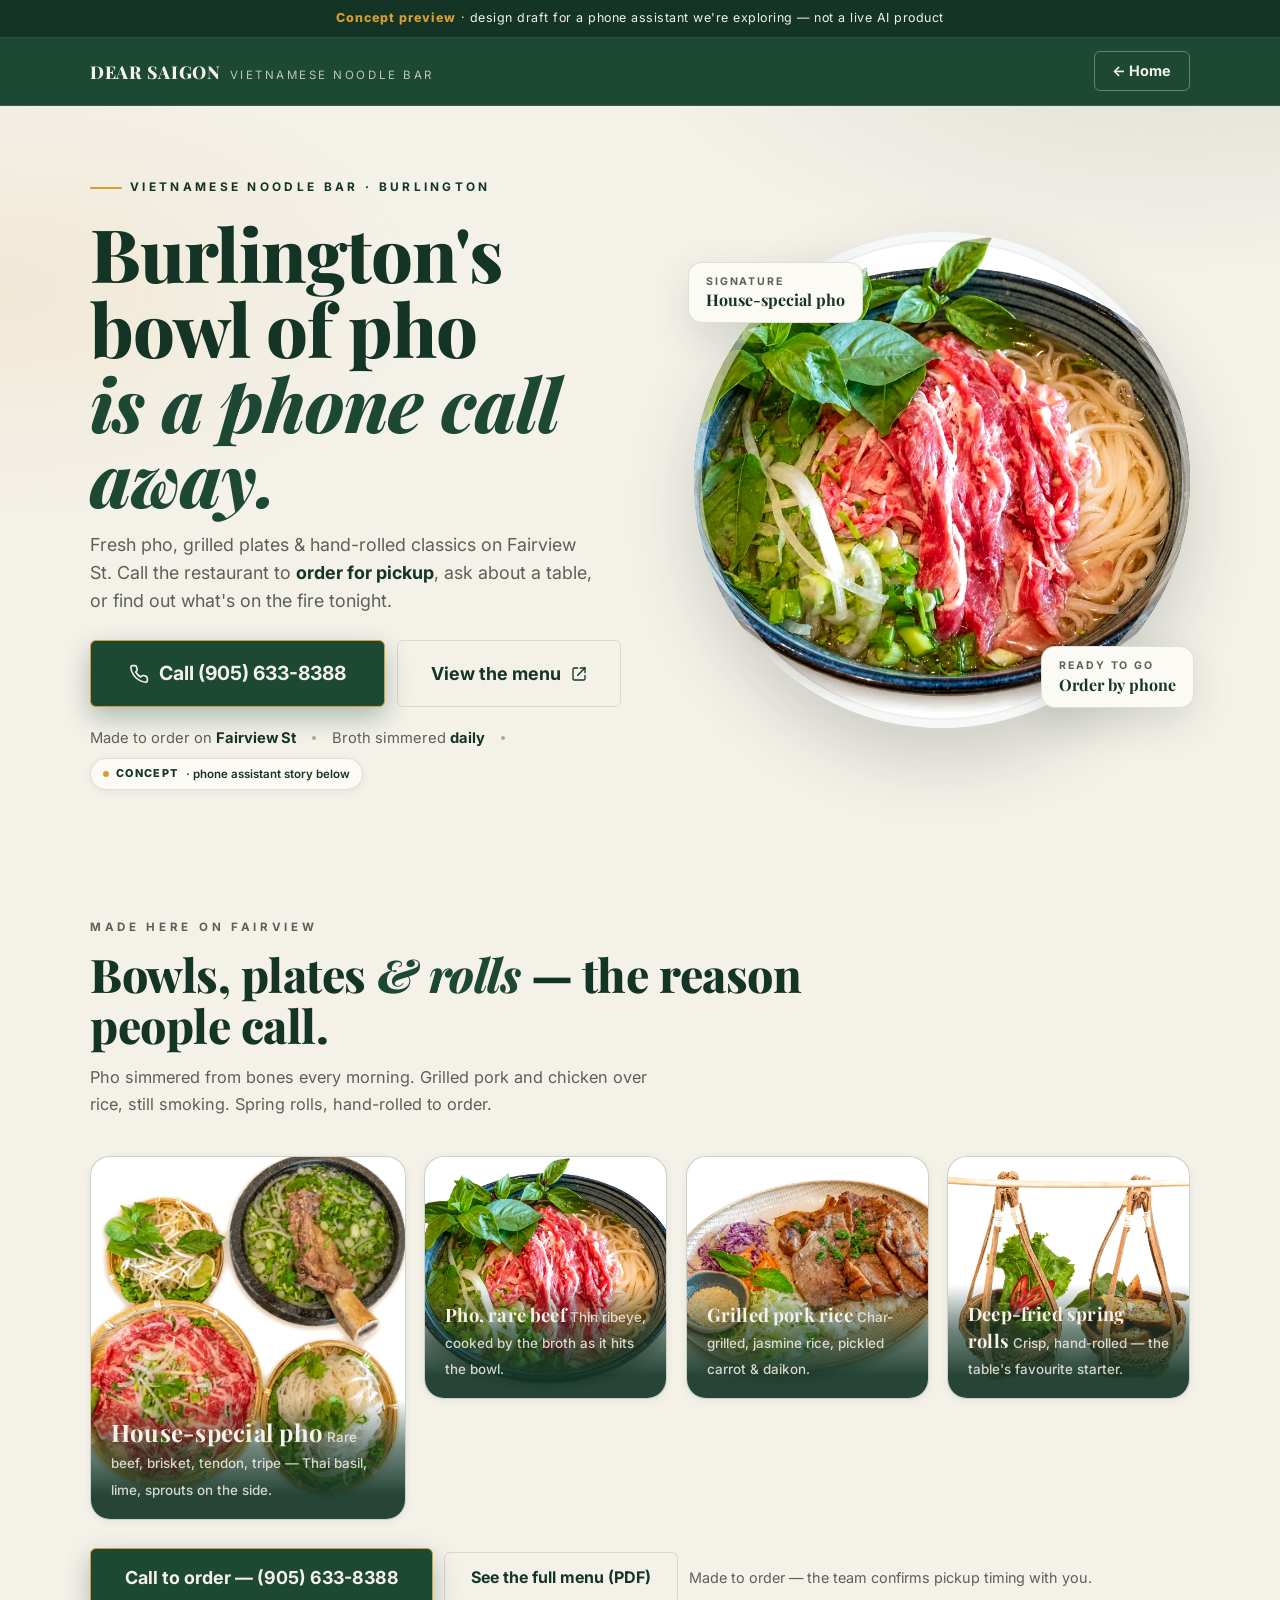
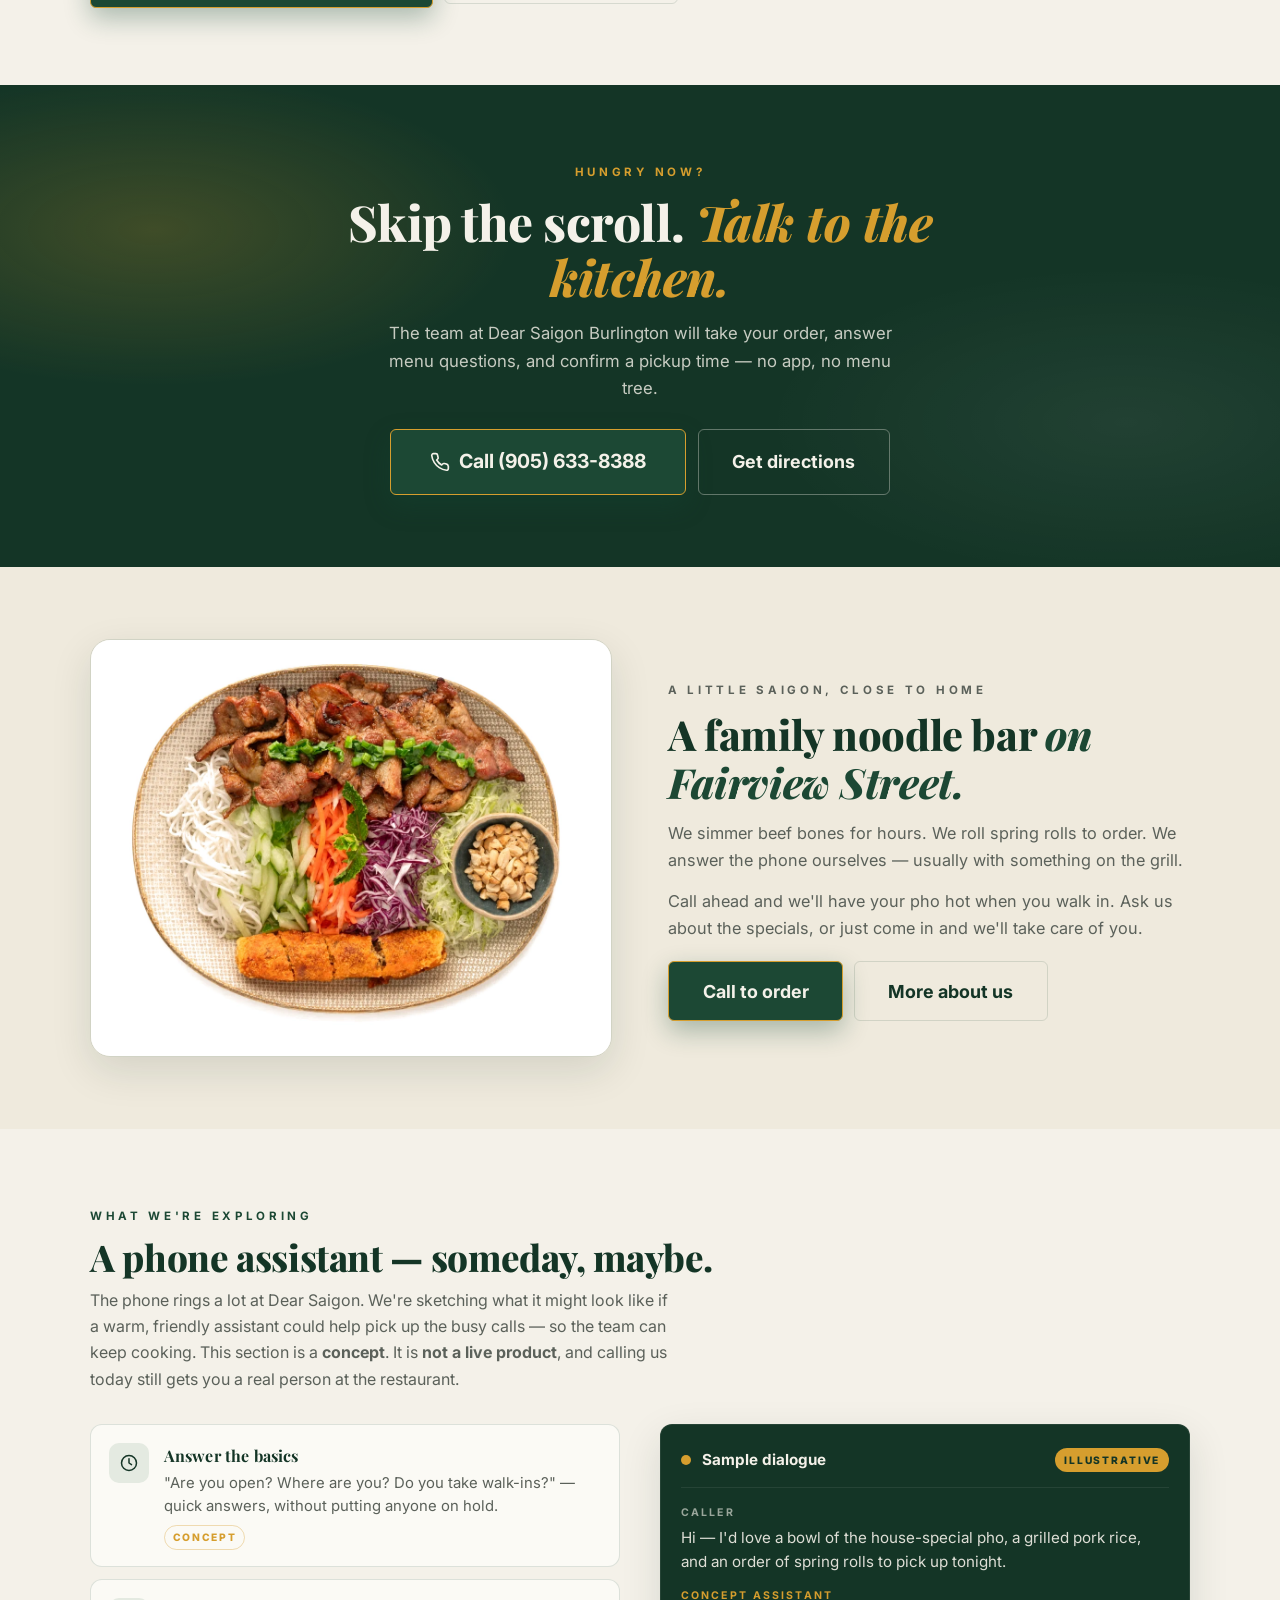
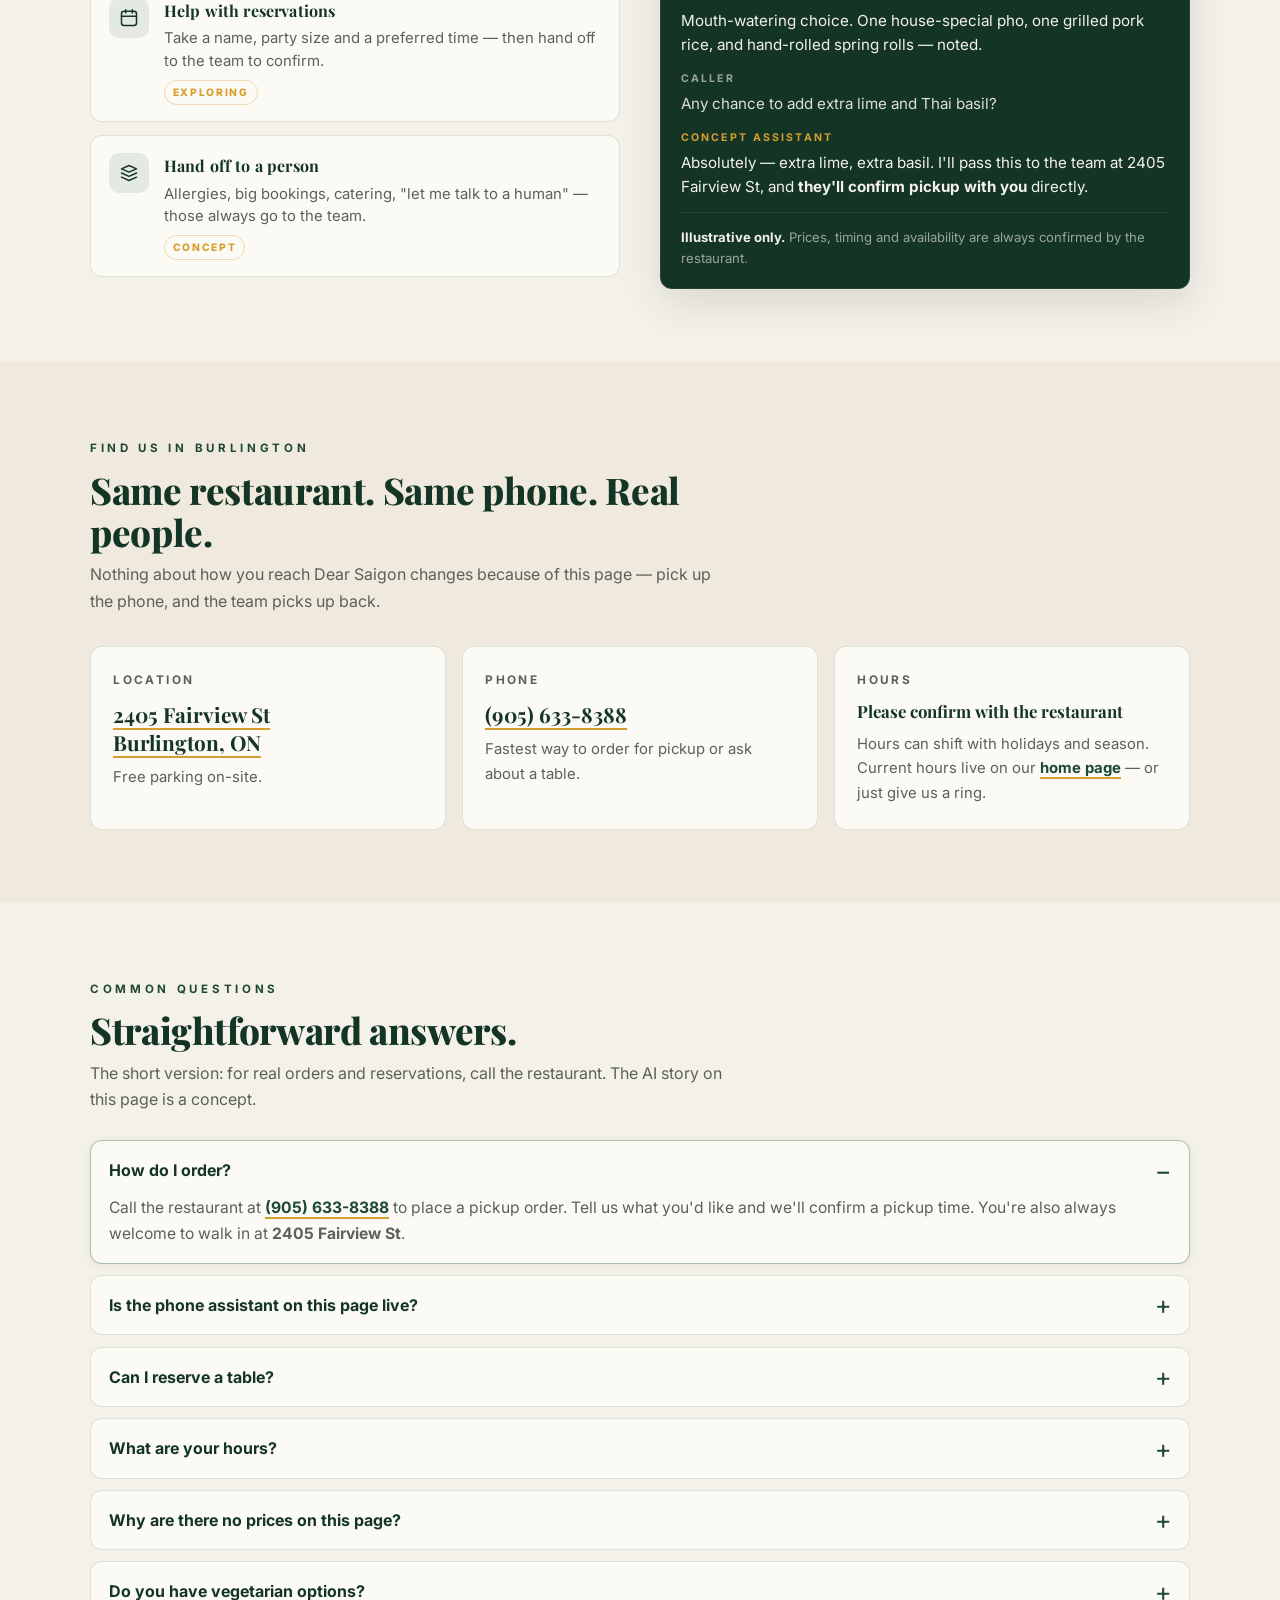
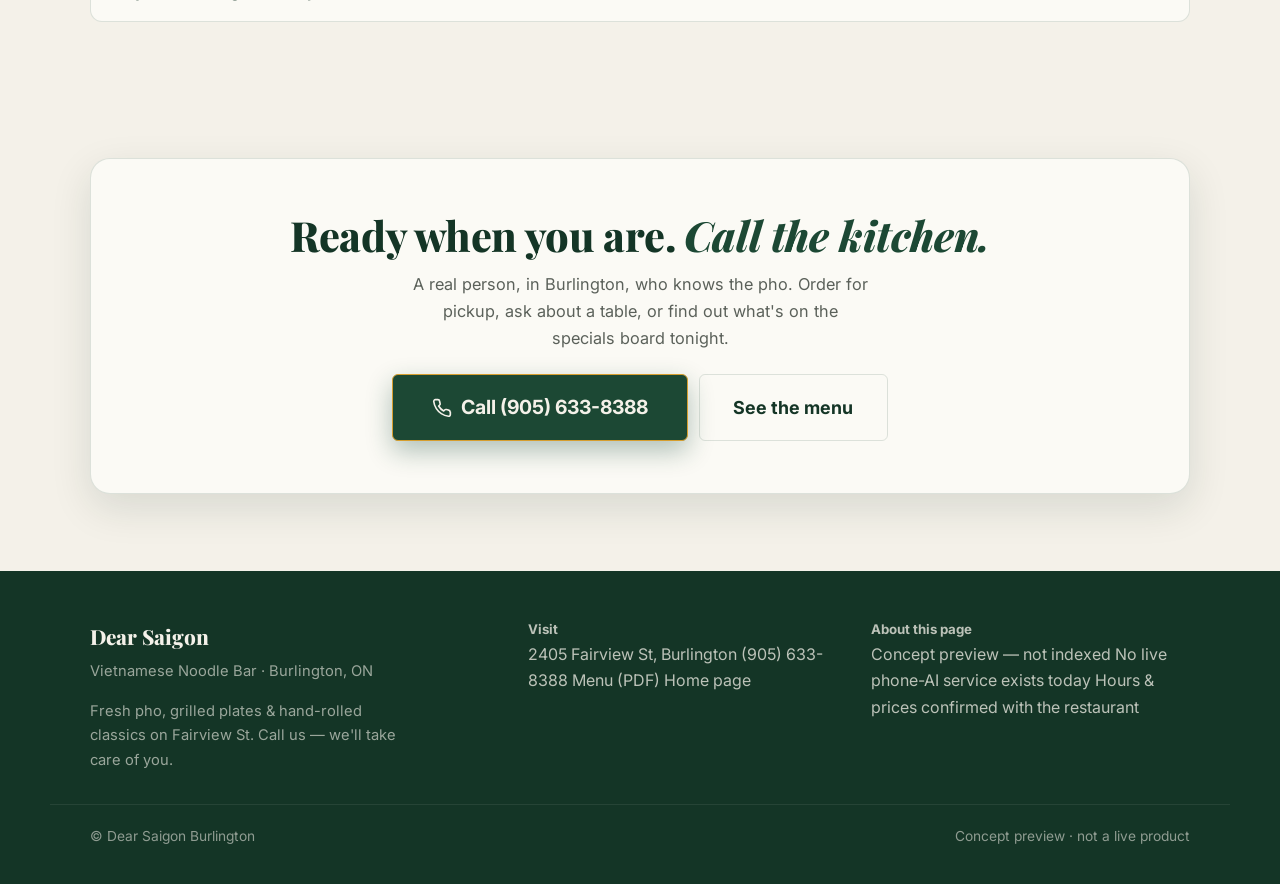
==== commit 31b84d25: "Fix: remove chicken pad thai dish card (asset 404 on deployed page) - Drop the 'Chicken pad thai' <f" ====
--- a/phone-ai.html
+++ b/phone-ai.html
@@ -291,11 +291,9 @@
   @media (min-width: 600px) { .dish-grid { grid-template-columns: 1fr 1fr; } }
   @media (min-width: 1000px) {
     .dish-grid {
-      grid-template-columns: 1.4fr 1fr 1fr;
-      grid-template-rows: auto auto;
+      grid-template-columns: 1.3fr 1fr 1fr 1fr;
       gap: 1.15rem;
     }
-    .dish.hero-dish { grid-row: span 2; }
   }
 
   .dish {
@@ -309,7 +307,7 @@
     transition: transform .35s var(--ease), box-shadow .35s var(--ease);
   }
   .dish.hero-dish { aspect-ratio: 4 / 5; }
-  @media (min-width: 1000px) { .dish.hero-dish { aspect-ratio: auto; min-height: 100%; } }
+  @media (min-width: 1000px) { .dish.hero-dish { aspect-ratio: 1 / 1.15; } }
   .dish:hover { transform: translateY(-3px); box-shadow: var(--shadow-md); }
   .dish img {
     position: absolute; inset: 0; width: 100%; height: 100%;
@@ -756,14 +754,6 @@
             <figcaption class="cap">
               <span class="title">Deep-fried spring rolls</span>
               <span class="desc">Crisp, hand-rolled — the table's favourite starter.</span>
-            </figcaption>
-          </figure>
-
-          <figure class="dish reveal">
-            <img src="assets/chicken-pad-thai.webp" alt="Chicken pad thai with peanuts and lime" loading="lazy" width="900" height="900" />
-            <figcaption class="cap">
-              <span class="title">Chicken pad thai</span>
-              <span class="desc">Rice noodles, egg, peanuts, a squeeze of lime.</span>
             </figcaption>
           </figure>
         </div>
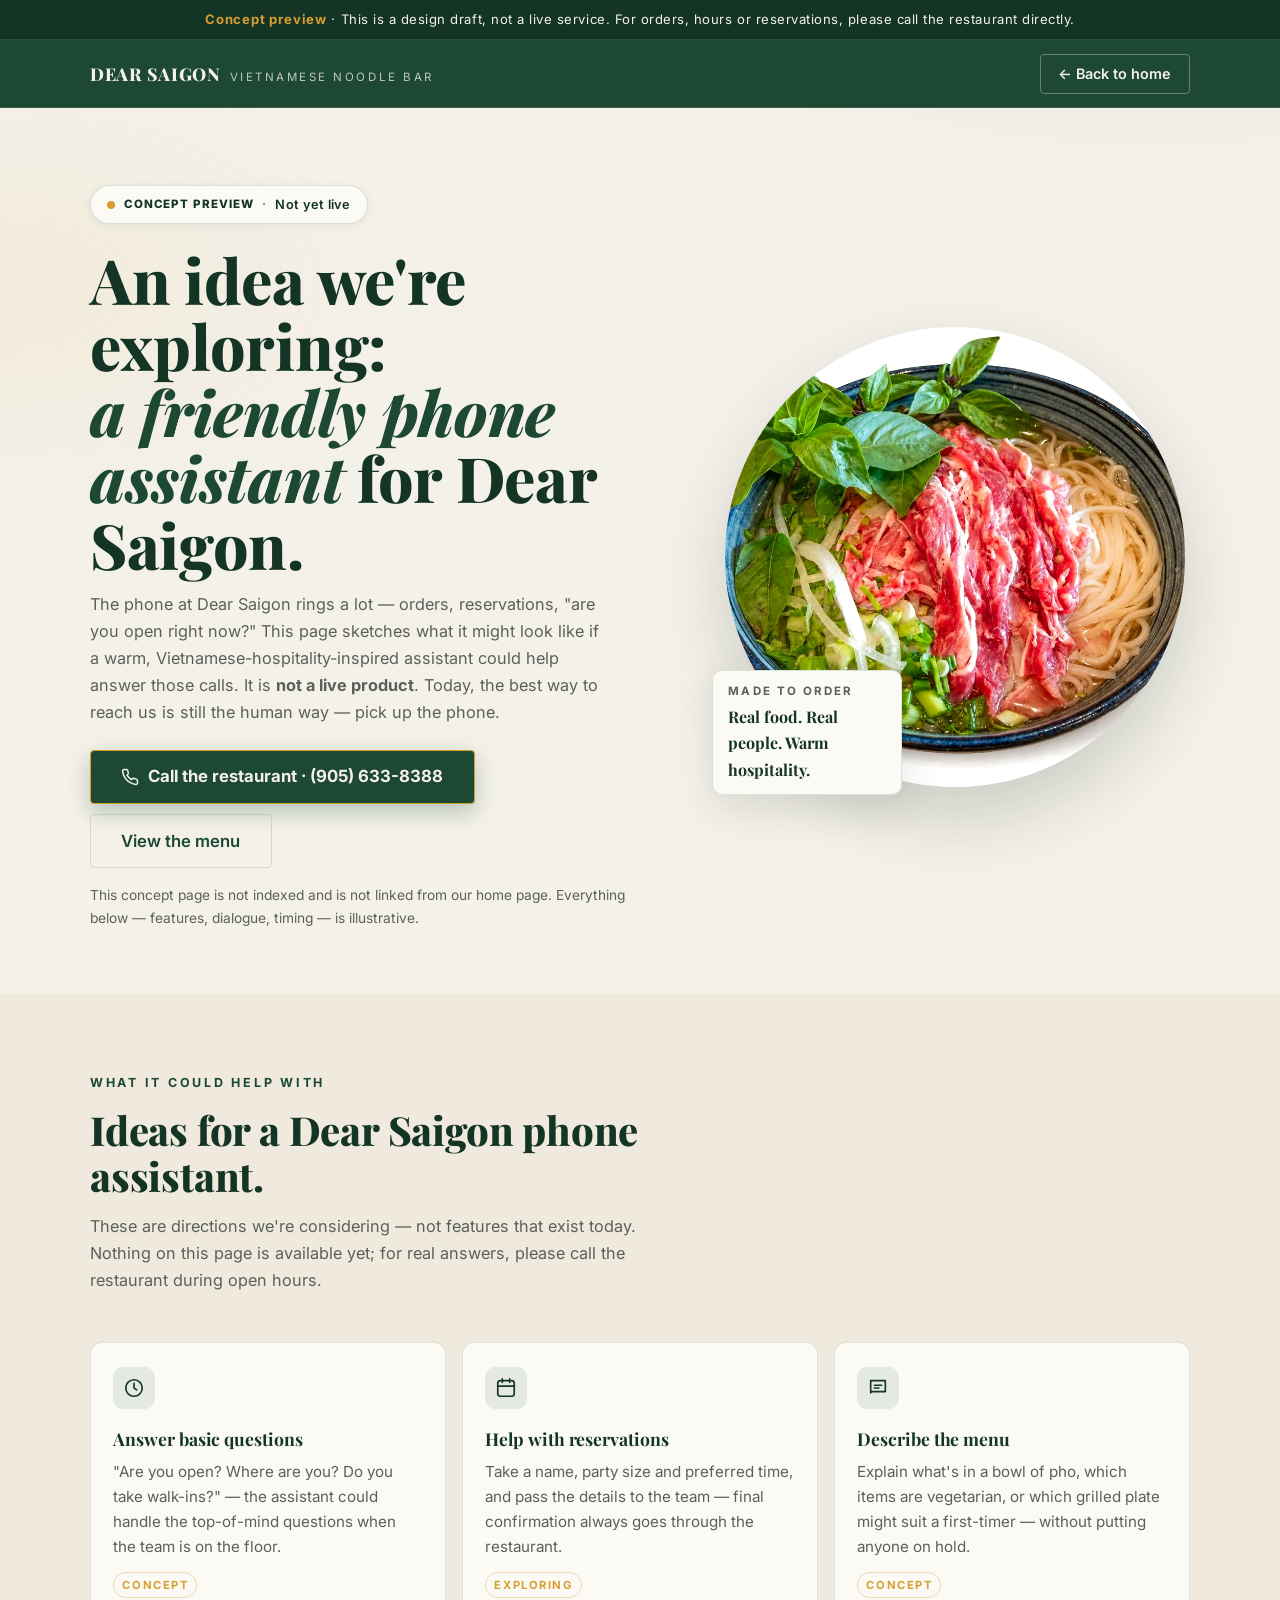
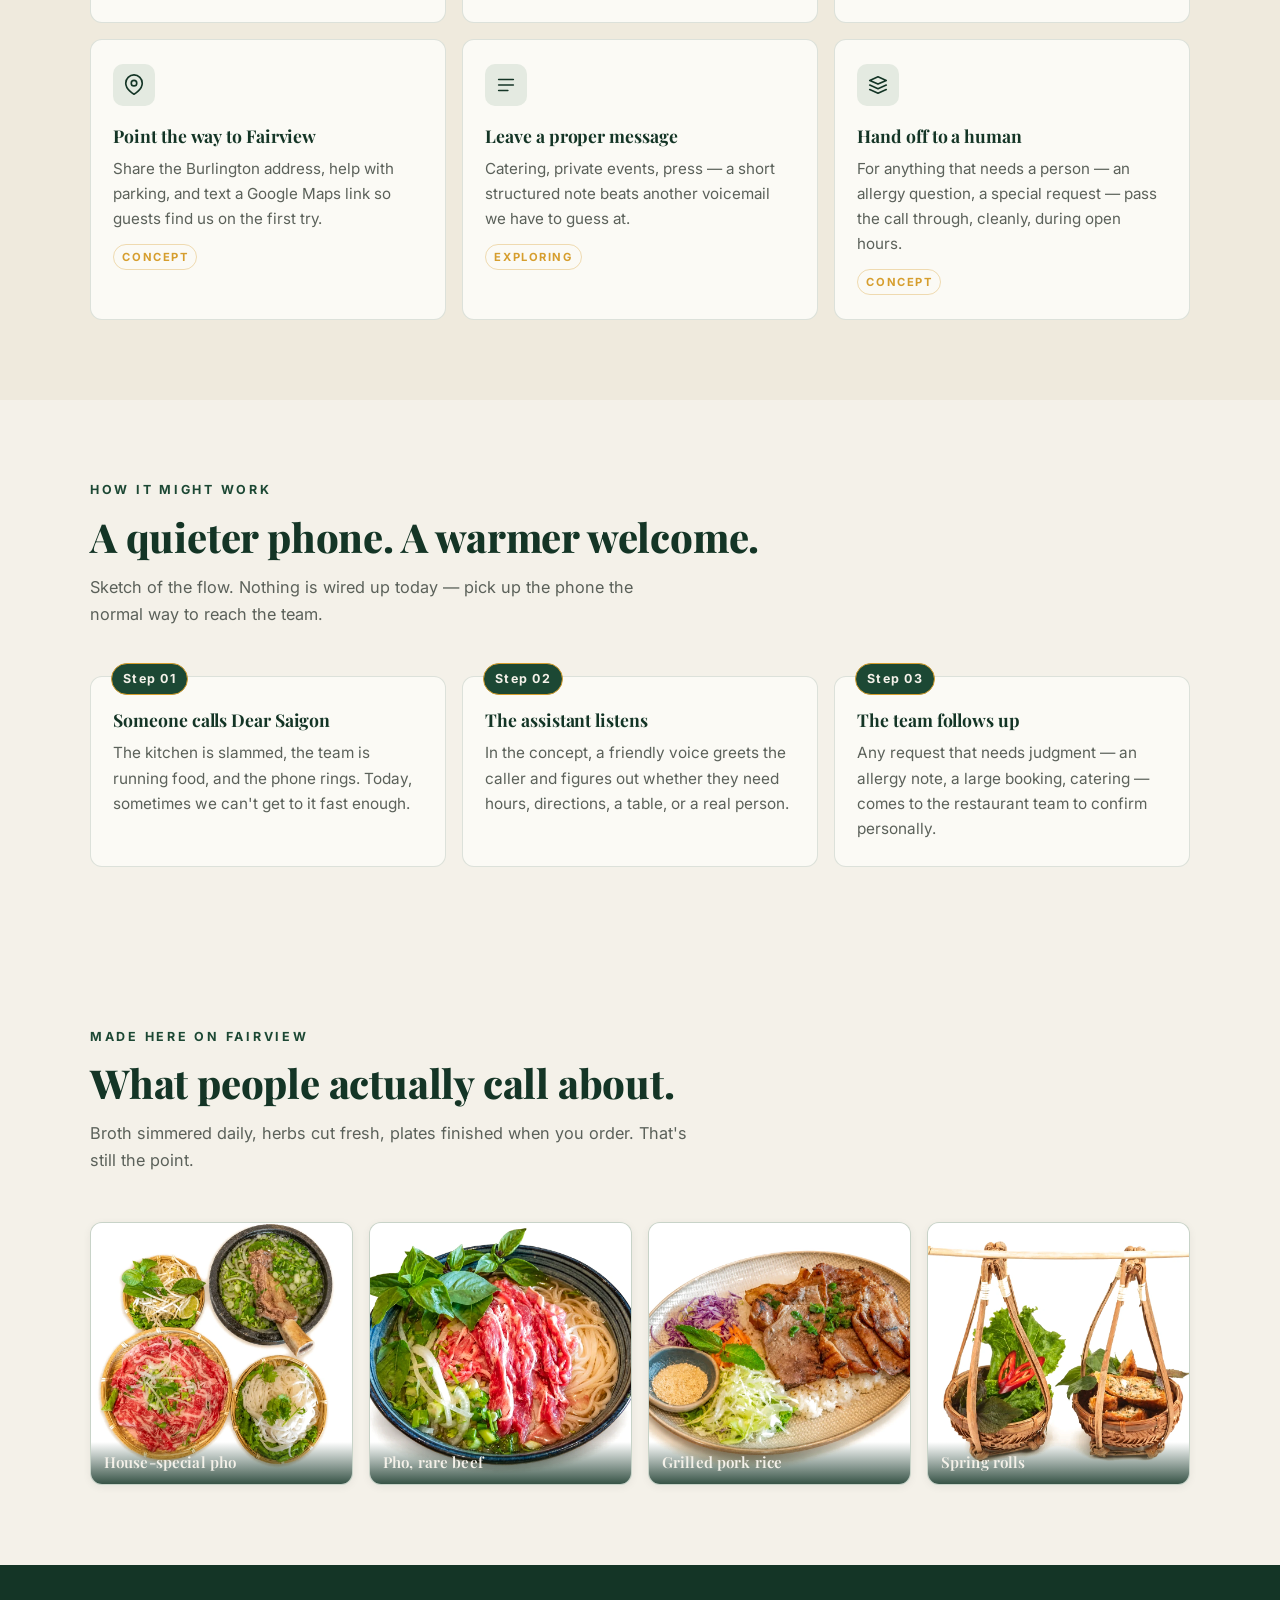
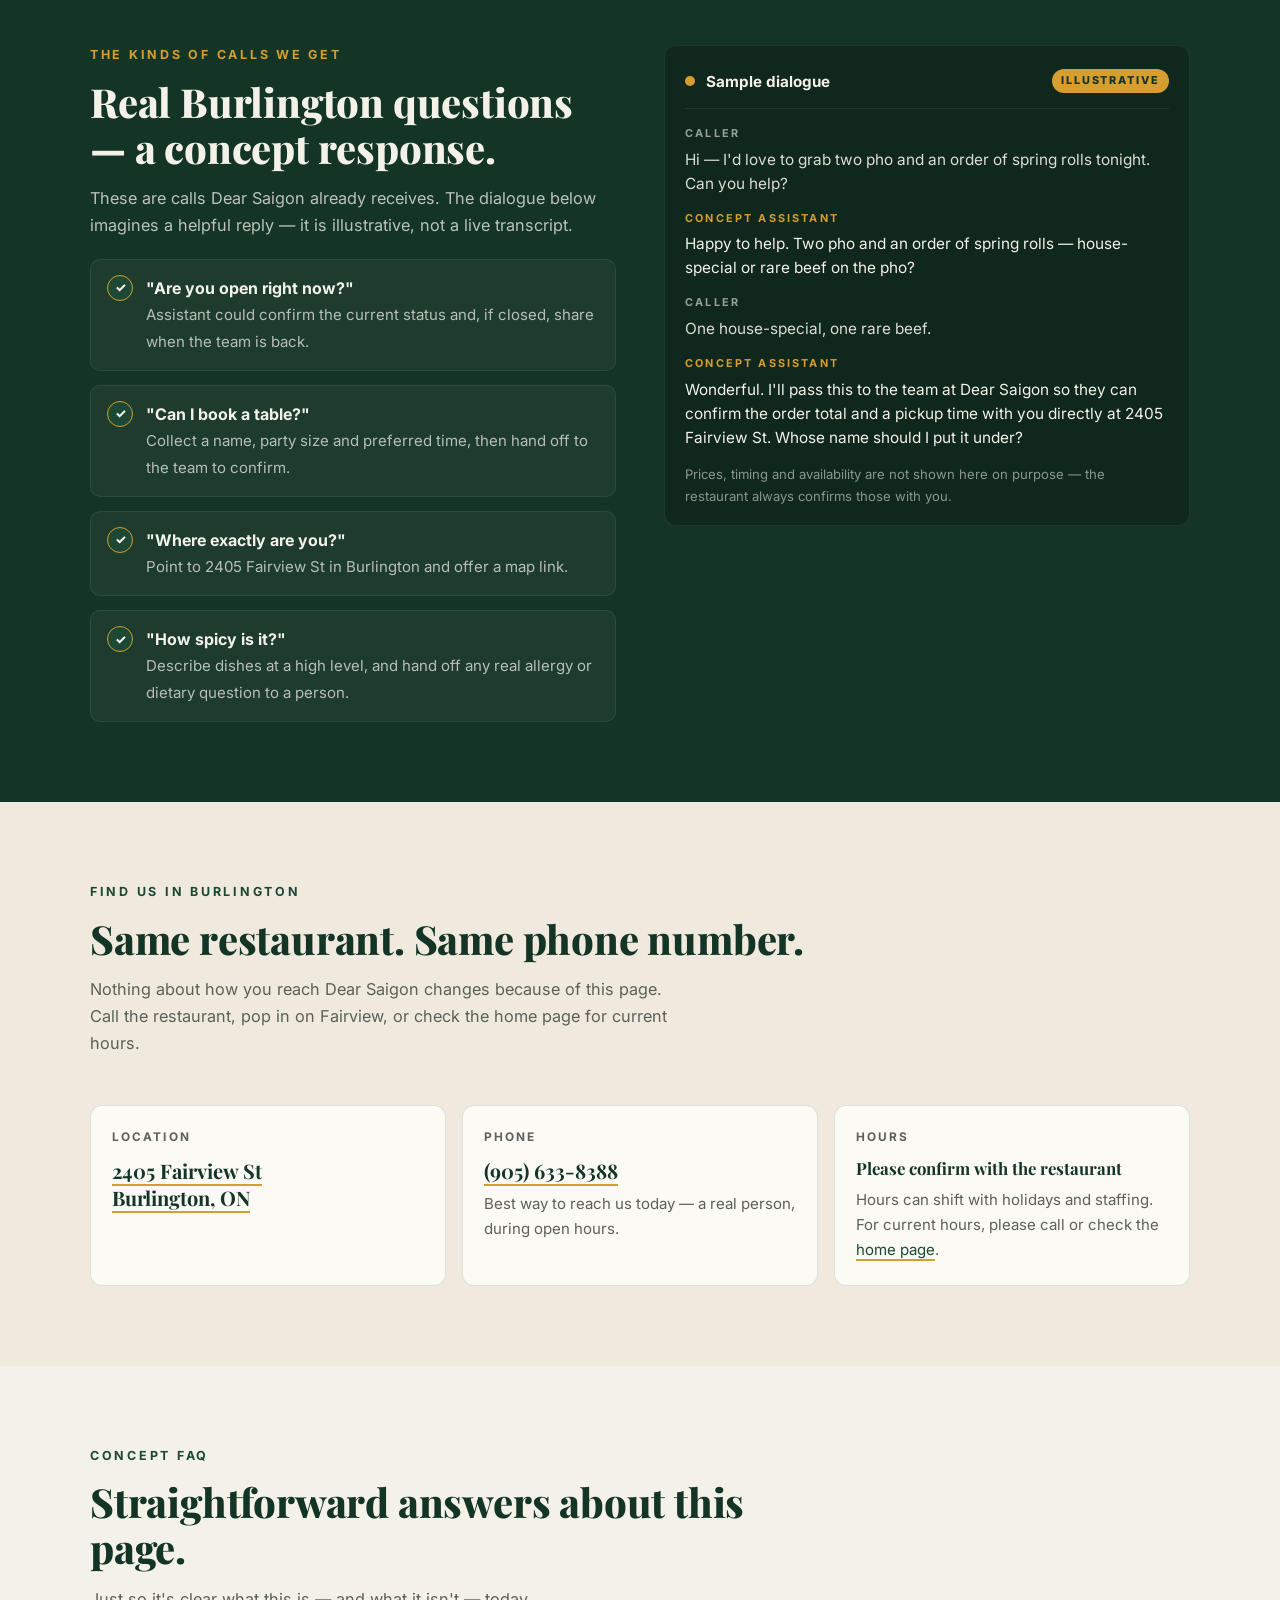
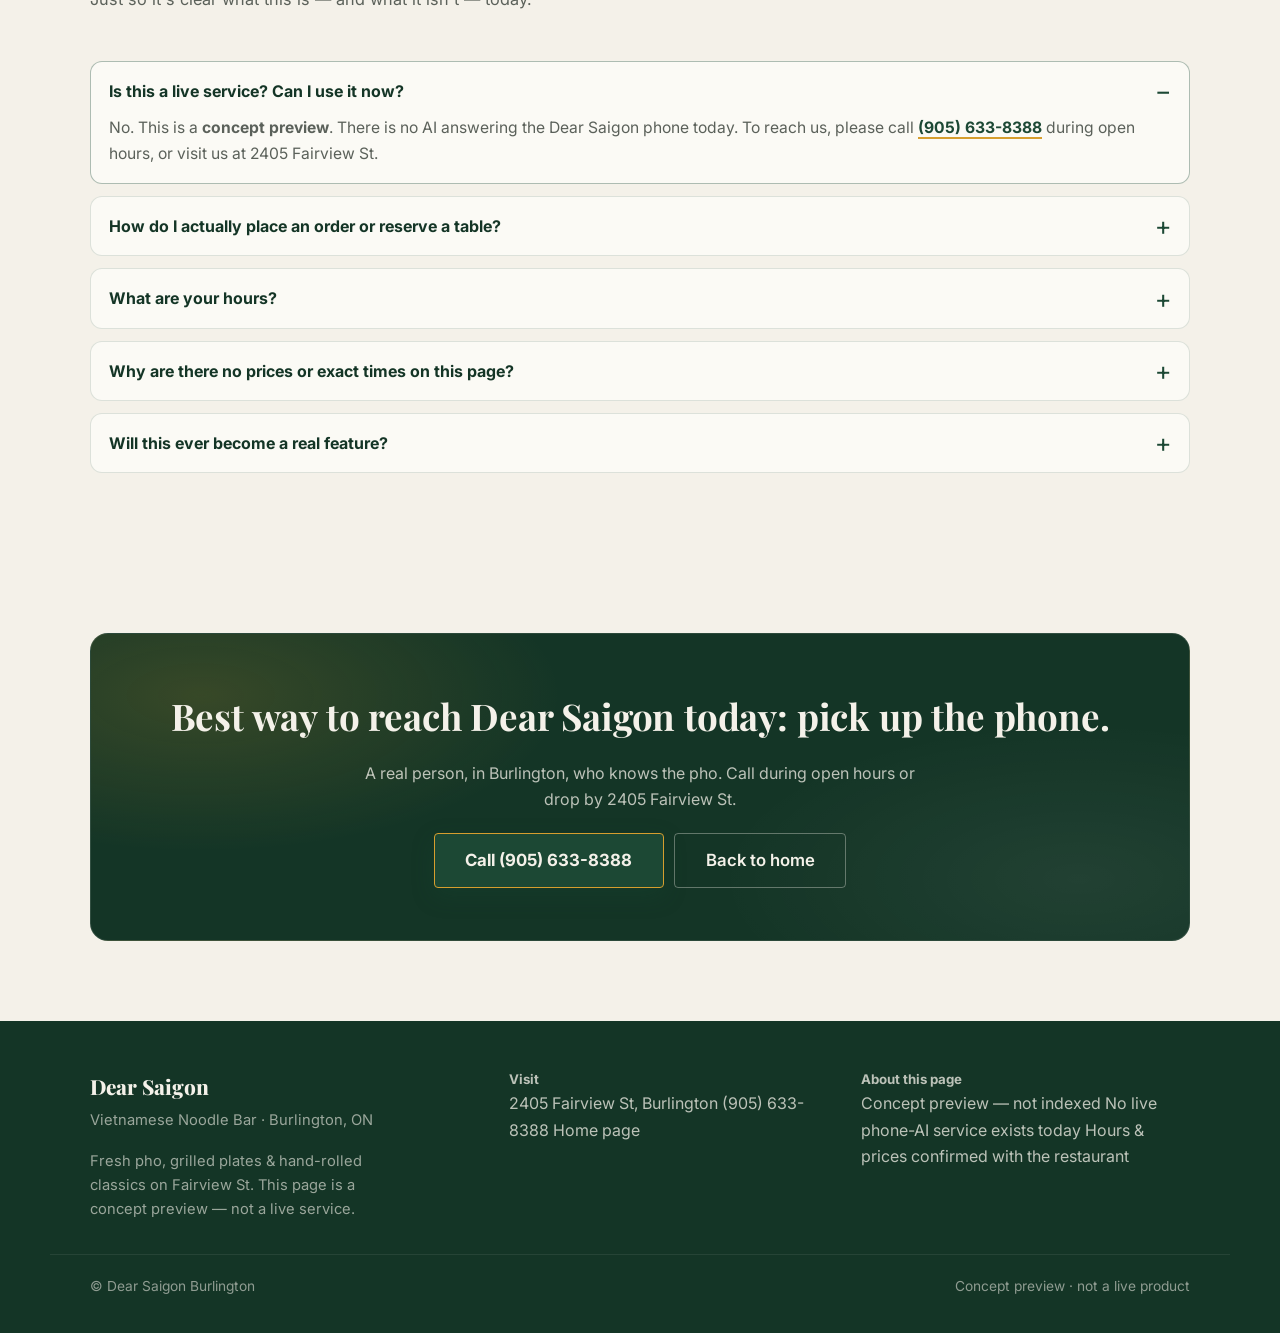
==== commit 4ad6a1fe: "Install Vercel Speed Insights ## Vercel Speed Insights Installation - Implementation Report  ### Sum" ====
--- a/phone-ai.html
+++ b/phone-ai.html
@@ -3,22 +3,28 @@
 <head>
 <meta charset="UTF-8" />
 <meta name="viewport" content="width=device-width, initial-scale=1.0" />
-<title>Order Pho, Grilled Plates & Spring Rolls — Dear Saigon Burlington</title>
+<title>AI Phone Assistant — Concept Preview · Dear Saigon Burlington</title>
 
 <link rel="icon" href="data:image/svg+xml,%3Csvg xmlns='http://www.w3.org/2000/svg' viewBox='0 0 32 32'%3E%3Crect width='32' height='32' rx='7' fill='%231C4834'/%3E%3Ctext x='16' y='23' font-family='Georgia,serif' font-size='17' font-weight='bold' fill='%23F4F1E9' text-anchor='middle'%3EDS%3C/text%3E%3C/svg%3E" />
 <meta name="theme-color" content="#1C4834" />
 <meta name="robots" content="noindex,nofollow" />
-<meta name="description" content="Fresh pho, grilled plates & hand-rolled classics on Fairview St in Burlington. Call (905) 633-8388 to order for pickup or ask about a table." />
+<meta name="description" content="Concept preview of a phone assistant for Dear Saigon Burlington — not a live product. For real orders, hours or reservations, please call the restaurant directly." />
 
 <!-- Concept preview page — not indexed, not linked from main site. -->
 
-<link rel="preload" as="image" href="assets/hero-pho.webp" fetchpriority="high" />
 <link rel="preconnect" href="https://fonts.googleapis.com" />
 <link rel="preconnect" href="https://fonts.gstatic.com" crossorigin />
-<link href="https://fonts.googleapis.com/css2?family=Playfair+Display:ital,wght@0,500;0,600;0,700;0,800;0,900;1,500;1,600&family=Inter:wght@400;500;600;700;800&display=swap" rel="stylesheet" />
+<link href="https://fonts.googleapis.com/css2?family=Playfair+Display:ital,wght@0,500;0,600;0,700;0,800;0,900;1,500&family=Inter:wght@400;500;600;700&display=swap" rel="stylesheet" />
+
+<!-- Vercel Speed Insights -->
+<script>
+  window.si = window.si || function () { (window.siq = window.siq || []).push(arguments); };
+</script>
+<script defer src="/_vercel/speed-insights/script.js"></script>
 
 <style>
   :root {
+    /* Match Dear Saigon landing palette */
     --green:        #1C4834;
     --green-deep:   #143526;
     --green-tint:   #E4EAE1;
@@ -27,13 +33,12 @@
     --card:         #FBFAF5;
     --ink:          #1C2A22;
     --muted:        #5B615A;
-    --gold:         #D69E2E;
+    --gold:         #D69E2E;   /* thin accent only */
     --line:         rgba(28,72,52,.14);
     --shadow-sm:    0 2px 8px rgba(20, 42, 34, .06);
     --shadow-md:    0 14px 40px rgba(20, 42, 34, .12);
     --shadow-lg:    0 30px 70px rgba(20, 42, 34, .18);
     --radius:       12px;
-    --radius-lg:    20px;
     --radius-pill:  999px;
     --maxw:         1180px;
     --ease:         cubic-bezier(.22, .61, .36, 1);
@@ -48,11 +53,8 @@
     line-height: 1.65;
     -webkit-font-smoothing: antialiased;
     overflow-x: hidden;
-    padding-bottom: 0;
-  }
-  @media (max-width: 768px) { body { padding-bottom: 76px; } } /* leave room for sticky call bar */
-
-  h1, h2, h3, h4, .serif { font-family: 'Playfair Display', Georgia, 'Times New Roman', serif; letter-spacing: -.01em; }
+  }
+  h1, h2, h3, h4, .serif { font-family: 'Playfair Display', Georgia, 'Times New Roman', serif; letter-spacing: -.005em; }
   a { color: inherit; text-decoration: none; }
   img { display: block; max-width: 100%; height: auto; }
 
@@ -60,9 +62,9 @@
 
   .kicker {
     font-family: 'Inter', sans-serif;
-    font-weight: 700;
+    font-weight: 600;
     text-transform: uppercase;
-    letter-spacing: .32em;
+    letter-spacing: .34em;
     font-size: .72rem;
     color: var(--muted);
   }
@@ -72,12 +74,12 @@
     background: var(--green-deep);
     color: var(--cream);
     text-align: center;
-    padding: .5rem 1rem;
-    font-size: .78rem;
+    padding: .55rem 1rem;
+    font-size: .82rem;
     letter-spacing: .04em;
     border-bottom: 1px solid rgba(244,241,233,.12);
   }
-  .preview-strip strong { color: var(--gold); font-weight: 800; letter-spacing: .08em; }
+  .preview-strip strong { color: var(--gold); font-weight: 700; letter-spacing: .06em; }
 
   /* ---------- Top bar (matches home) ---------- */
   .topbar {
@@ -89,451 +91,305 @@
     border-bottom: 1px solid rgba(244, 241, 233, .12);
   }
   .topbar-inner {
-    display: flex; align-items: center; justify-content: space-between;
+    display: flex;
+    align-items: center;
+    justify-content: space-between;
     padding-block: .85rem;
   }
   .brand-lockup { display: inline-flex; align-items: baseline; gap: .55rem; color: var(--cream); }
-  .brand-lockup .name { font-family: 'Playfair Display', serif; font-weight: 800; font-size: 1.1rem; letter-spacing: .04em; }
-  .brand-lockup .sub { font-family: 'Inter', sans-serif; font-size: .72rem; text-transform: uppercase; letter-spacing: .22em; opacity: .75; }
-  @media (max-width: 520px) { .brand-lockup .sub { display: none; } }
+  .brand-lockup .name {
+    font-family: 'Playfair Display', serif;
+    font-weight: 800; font-size: 1.1rem; letter-spacing: .04em;
+  }
+  .brand-lockup .sub {
+    font-family: 'Inter', sans-serif;
+    font-size: .72rem; text-transform: uppercase;
+    letter-spacing: .22em; opacity: .75;
+  }
 
   /* ---------- Buttons ---------- */
   .btn {
     display: inline-flex; align-items: center; justify-content: center;
-    gap: .6rem;
+    gap: .55rem;
     font-family: 'Inter', sans-serif;
-    font-weight: 700; font-size: 1rem;
-    padding: 1rem 1.6rem;
-    border-radius: 6px;
+    font-weight: 600; font-size: 1rem;
+    padding: .95rem 1.55rem;
+    border-radius: 4px;
     border: 1.5px solid transparent;
     cursor: pointer;
-    transition: transform .22s var(--ease), box-shadow .22s var(--ease), background .22s var(--ease), color .22s var(--ease), border-color .22s var(--ease);
-    min-height: 50px;
+    transition: transform .25s var(--ease), box-shadow .25s var(--ease), background .25s var(--ease), color .25s var(--ease);
+    min-height: 48px;
     line-height: 1.1;
-    text-align: center;
-    white-space: nowrap;
   }
   .btn:focus-visible { outline: 3px solid var(--gold); outline-offset: 3px; }
-  .btn-call {
+  .btn-green {
     background: var(--green);
     color: var(--cream);
     border-color: var(--gold);
-    box-shadow: 0 10px 26px rgba(20, 72, 52, .32);
-  }
-  .btn-call:hover { transform: translateY(-2px); background: var(--green-deep); box-shadow: 0 16px 36px rgba(20, 72, 52, .45), 0 0 0 3px rgba(214,158,46,.22); }
-  .btn-call:active { transform: translateY(0); }
+    box-shadow: 0 8px 22px rgba(20, 72, 52, .28);
+    font-weight: 700;
+  }
+  .btn-green:hover { transform: translateY(-2px); background: var(--green-deep); box-shadow: 0 14px 30px rgba(20, 72, 52, .4), 0 0 0 3px rgba(214, 158, 46, .18); }
   .btn-cream {
     background: transparent;
     color: var(--cream);
     border-color: rgba(244,241,233,.35);
   }
-  .btn-cream:hover { border-color: var(--cream); background: rgba(244,241,233,.08); transform: translateY(-2px); }
+  .btn-cream:hover { border-color: var(--cream); background: rgba(244,241,233,.06); transform: translateY(-2px); }
   .btn-outline {
     background: transparent;
-    color: var(--green-deep);
+    color: var(--green);
     border-color: var(--line);
   }
   .btn-outline:hover { border-color: var(--green); background: rgba(28,72,52,.05); transform: translateY(-2px); }
-  .btn-lg { font-size: 1.12rem; padding: 1.2rem 2.1rem; min-height: 58px; }
-  .btn-xl { font-size: 1.22rem; padding: 1.35rem 2.4rem; min-height: 64px; }
+  .btn-lg { font-size: 1.05rem; padding: 1.05rem 1.9rem; min-height: 54px; }
+  .btn .arrow { transition: transform .25s var(--ease); }
+  .btn:hover .arrow { transform: translateX(3px); }
+
   .topbar .btn { padding: .58rem 1.1rem; min-height: 40px; font-size: .9rem; }
 
-  /* ---------- Concept badge ---------- */
-  .concept-badge {
-    display: inline-flex; align-items: center; gap: .45rem;
+  /* ---------- Hero ---------- */
+  .hero {
+    position: relative;
+    padding: clamp(3rem, 6vw, 5rem) 0 clamp(2.5rem, 5vw, 4rem);
+    background:
+      radial-gradient(900px 400px at 90% -20%, rgba(28,72,52,.09), transparent 60%),
+      radial-gradient(700px 380px at 0% 20%, rgba(214,158,46,.08), transparent 60%),
+      var(--cream);
+    overflow: hidden;
+  }
+  .hero-grid {
+    display: grid; gap: 2.5rem;
+    grid-template-columns: 1fr;
+    align-items: center;
+  }
+  @media (min-width: 900px) { .hero-grid { grid-template-columns: 1.1fr .9fr; gap: 3.5rem; } }
+
+  .concept-pill {
+    display: inline-flex; align-items: center; gap: .55rem;
     background: var(--card);
     color: var(--green-deep);
     border: 1px solid var(--line);
-    padding: .32rem .75rem;
+    padding: .5rem 1rem;
     border-radius: var(--radius-pill);
-    font-size: .72rem; font-weight: 600;
+    font-size: .8rem; font-weight: 600; letter-spacing: .02em;
     box-shadow: var(--shadow-sm);
   }
-  .concept-badge .dot { width: 6px; height: 6px; border-radius: 50%; background: var(--gold); }
-  .concept-badge strong { text-transform: uppercase; letter-spacing: .12em; font-size: .68rem; font-weight: 800; }
-
-  /* =====================================================
-     HERO — FOOD-FIRST
-     ===================================================== */
-  .hero {
-    position: relative;
-    padding: clamp(2.5rem, 5vw, 4rem) 0 clamp(2rem, 4vw, 3.5rem);
-    background:
-      radial-gradient(900px 400px at 92% -10%, rgba(28,72,52,.10), transparent 60%),
-      radial-gradient(700px 380px at 0% 25%, rgba(214,158,46,.10), transparent 60%),
-      var(--cream);
-    overflow: hidden;
-  }
-  .hero-grid {
-    display: grid; gap: 2rem;
-    grid-template-columns: 1fr;
-    align-items: center;
-  }
-  @media (min-width: 900px) { .hero-grid { grid-template-columns: 1.05fr .95fr; gap: 3.5rem; } }
-
-  .eyebrow {
-    display: inline-flex; align-items: center; gap: .5rem;
-    color: var(--green-deep); font-weight: 700;
-    text-transform: uppercase; letter-spacing: .28em; font-size: .74rem;
-  }
-  .eyebrow .rule { width: 32px; height: 2px; background: var(--gold); border-radius: 2px; }
+  .concept-pill .dot { width: 8px; height: 8px; border-radius: 50%; background: var(--gold); }
+  .concept-pill strong { color: var(--green-deep); font-weight: 800; letter-spacing: .08em; text-transform: uppercase; font-size: .72rem; }
 
   .hero h1 {
-    margin: 1.1rem 0 1rem;
-    font-size: clamp(2.6rem, 6.4vw, 4.6rem);
-    line-height: 1.02;
+    margin: 1.35rem 0 .9rem;
+    font-size: clamp(2.2rem, 5.4vw, 3.9rem);
+    line-height: 1.06;
     color: var(--green-deep);
     font-weight: 800;
-    letter-spacing: -.015em;
   }
   .hero h1 .em { font-style: italic; color: var(--green); }
-  .hero h1 .amp {
-    font-family: 'Playfair Display', serif;
-    font-style: italic; color: var(--gold);
-    font-weight: 500;
-  }
-
   .hero p.lede {
-    font-size: clamp(1.08rem, 1.4vw, 1.24rem);
+    font-size: clamp(1.02rem, 1.25vw, 1.15rem);
     color: var(--muted);
-    max-width: 46ch;
-    line-height: 1.55;
-  }
-  .hero p.lede strong { color: var(--green-deep); }
-
+    max-width: 52ch;
+  }
   .hero .cta-row {
-    display: flex; flex-wrap: wrap; gap: .7rem; margin-top: 1.6rem;
-  }
-  .hero .trust-line {
-    margin-top: 1.2rem;
-    display: inline-flex; flex-wrap: wrap; align-items: center; gap: .5rem 1rem;
-    color: var(--muted); font-size: .92rem;
-  }
-  .hero .trust-line .sep { width: 4px; height: 4px; background: currentColor; border-radius: 50%; opacity: .5; }
-  .hero .trust-line strong { color: var(--green-deep); }
-
-  /* Hero media — big juicy dish photo */
-  .hero-media { position: relative; display: flex; align-items: center; justify-content: center; }
-  .hero-photo {
+    display: inline-flex; flex-wrap: wrap; gap: .65rem; margin-top: 1.5rem;
+  }
+  .hero .fine {
+    margin-top: 1rem; color: var(--muted); font-size: .86rem;
+  }
+
+  /* Hero media — real dish photo, no stock/gradients */
+  .hero-media {
     position: relative;
+    display: flex; align-items: center; justify-content: center;
+  }
+  .hero-disc {
     width: 100%;
-    max-width: 520px;
+    max-width: 460px;
     aspect-ratio: 1 / 1;
     border-radius: 50%;
+    background:
+      radial-gradient(circle at 50% 45%, rgba(255,255,255,.35), transparent 60%),
+      var(--green-tint);
+    position: relative;
+    box-shadow: var(--shadow-lg);
     overflow: hidden;
-    box-shadow: var(--shadow-lg);
-    background: var(--green-tint);
-    transform: rotate(0deg);
-  }
-  .hero-photo::after {
-    content: '';
-    position: absolute; inset: 0;
-    border-radius: 50%;
-    box-shadow: inset 0 0 0 8px rgba(255,255,255,.5), inset 0 0 0 10px rgba(28,72,52,.08);
-    pointer-events: none;
-  }
-  .hero-photo img {
+  }
+  .hero-disc img {
     position: absolute; inset: 0; width: 100%; height: 100%;
     object-fit: cover;
-    transform: scale(1.02);
-    transition: transform .8s var(--ease);
-  }
-  .hero-photo:hover img { transform: scale(1.08); }
-
-  .hero-tag {
-    position: absolute;
+  }
+  .hero-badge {
+    position: absolute; bottom: -8px; left: -8px;
     background: var(--card);
     border: 1px solid var(--line);
+    padding: .7rem .95rem;
+    border-radius: 10px;
     box-shadow: var(--shadow-md);
-    padding: .75rem 1.05rem;
-    border-radius: 14px;
+    max-width: 190px;
+  }
+  .hero-badge .k {
+    display: block; color: var(--muted); font-size: .72rem;
+    text-transform: uppercase; letter-spacing: .18em; font-weight: 700;
+    margin-bottom: .2rem;
+  }
+  .hero-badge .v { font-family: 'Playfair Display', serif; font-weight: 700; color: var(--green-deep); font-size: 1rem; line-height: 1.25; }
+
+  /* ---------- Sections ---------- */
+  section { padding: clamp(3rem, 7vw, 5rem) 0; }
+  .section-head { max-width: 720px; margin-bottom: clamp(2rem, 4vw, 3rem); }
+  .section-kicker {
+    color: var(--green); font-weight: 700; letter-spacing: .22em;
+    text-transform: uppercase; font-size: .78rem; margin-bottom: .8rem;
+  }
+  .section-title {
     font-family: 'Playfair Display', serif;
-    font-size: 1rem; font-weight: 700;
-    color: var(--green-deep);
-    line-height: 1.25;
-  }
-  .hero-tag .k {
-    display: block;
-    font-family: 'Inter', sans-serif;
-    font-size: .66rem; color: var(--muted);
-    text-transform: uppercase; letter-spacing: .18em; font-weight: 700;
-    margin-bottom: .15rem;
-  }
-  .hero-tag.tl { top: 6%; left: -6px; }
-  .hero-tag.br { bottom: 4%; right: -4px; }
-  @media (max-width: 600px) {
-    .hero-tag { font-size: .9rem; padding: .55rem .8rem; }
-    .hero-tag.tl { top: 2%; left: -2px; }
-    .hero-tag.br { bottom: 2%; right: -2px; }
-  }
-
-  /* =====================================================
-     DISHES — big cards, mouth-watering
-     ===================================================== */
-  .dishes { background: var(--cream); padding: clamp(3rem, 6vw, 5rem) 0; }
-  .dishes-head {
-    display: grid; gap: .8rem;
-    margin-bottom: clamp(1.6rem, 3vw, 2.4rem);
-    max-width: 720px;
-  }
-  .dishes-head h2 {
-    font-size: clamp(1.9rem, 4vw, 2.9rem);
-    color: var(--green-deep); font-weight: 800;
-    line-height: 1.1;
-  }
-  .dishes-head h2 .em { font-style: italic; color: var(--green); }
-  .dishes-head p { color: var(--muted); font-size: 1.02rem; max-width: 56ch; }
-
+    font-size: clamp(1.7rem, 3.2vw, 2.5rem);
+    line-height: 1.15; color: var(--green-deep);
+    font-weight: 800; margin-bottom: .9rem;
+  }
+  .section-lede { color: var(--muted); font-size: 1.02rem; max-width: 60ch; }
+
+  /* ---------- Ideas grid ---------- */
+  .ideas { background: var(--cream-warm); }
+  .idea-grid {
+    display: grid; gap: 1rem;
+    grid-template-columns: 1fr;
+  }
+  @media (min-width: 700px) { .idea-grid { grid-template-columns: 1fr 1fr; } }
+  @media (min-width: 1000px) { .idea-grid { grid-template-columns: repeat(3, 1fr); } }
+  .idea {
+    background: var(--card);
+    border: 1px solid var(--line);
+    border-radius: var(--radius);
+    padding: 1.5rem 1.4rem;
+    transition: transform .25s var(--ease), box-shadow .25s var(--ease), border-color .25s var(--ease);
+  }
+  .idea:hover { transform: translateY(-3px); box-shadow: var(--shadow-md); border-color: rgba(28,72,52,.28); }
+  .idea .icon {
+    width: 42px; height: 42px; border-radius: 10px;
+    background: var(--green-tint); color: var(--green-deep);
+    display: inline-flex; align-items: center; justify-content: center;
+    margin-bottom: .95rem;
+  }
+  .idea h3 { font-size: 1.1rem; margin-bottom: .35rem; font-weight: 700; color: var(--green-deep); }
+  .idea p { color: var(--muted); font-size: .95rem; }
+  .idea .tag {
+    display: inline-block; margin-top: .8rem;
+    font-size: .7rem; font-weight: 700; letter-spacing: .14em;
+    text-transform: uppercase; color: var(--gold);
+    padding: .18rem .5rem; border: 1px solid rgba(214,158,46,.35); border-radius: 999px;
+  }
+
+  /* ---------- How it might work ---------- */
+  .how-grid {
+    display: grid; gap: 1rem;
+    grid-template-columns: 1fr;
+  }
+  @media (min-width: 800px) { .how-grid { grid-template-columns: repeat(3, 1fr); } }
+  .step {
+    padding: 1.5rem 1.4rem;
+    background: var(--card);
+    border: 1px solid var(--line);
+    border-radius: var(--radius);
+    position: relative;
+  }
+  .step .num {
+    position: absolute; top: -14px; left: 20px;
+    background: var(--green); color: var(--cream);
+    padding: .3rem .7rem; border-radius: 999px;
+    font-weight: 700; font-size: .78rem; letter-spacing: .1em;
+    border: 1.5px solid var(--gold);
+  }
+  .step h3 { font-size: 1.1rem; margin: .25rem 0 .4rem; color: var(--green-deep); }
+  .step p { color: var(--muted); font-size: .96rem; }
+
+  /* ---------- Dish gallery ---------- */
+  .dishes { background: var(--cream); }
   .dish-grid {
     display: grid; gap: 1rem;
-    grid-template-columns: 1fr;
-  }
-  @media (min-width: 600px) { .dish-grid { grid-template-columns: 1fr 1fr; } }
-  @media (min-width: 1000px) {
-    .dish-grid {
-      grid-template-columns: 1.3fr 1fr 1fr 1fr;
-      gap: 1.15rem;
-    }
-  }
-
+    grid-template-columns: repeat(2, 1fr);
+  }
+  @media (min-width: 800px) { .dish-grid { grid-template-columns: repeat(4, 1fr); } }
   .dish {
-    position: relative;
-    overflow: hidden;
-    border-radius: var(--radius-lg);
+    position: relative; overflow: hidden; border-radius: var(--radius);
     background: var(--green-tint);
     aspect-ratio: 1 / 1;
     border: 1px solid var(--line);
     box-shadow: var(--shadow-sm);
-    transition: transform .35s var(--ease), box-shadow .35s var(--ease);
-  }
-  .dish.hero-dish { aspect-ratio: 4 / 5; }
-  @media (min-width: 1000px) { .dish.hero-dish { aspect-ratio: 1 / 1.15; } }
-  .dish:hover { transform: translateY(-3px); box-shadow: var(--shadow-md); }
-  .dish img {
-    position: absolute; inset: 0; width: 100%; height: 100%;
-    object-fit: cover;
-    transform: scale(1.03);
-    transition: transform .8s var(--ease);
-  }
-  .dish:hover img { transform: scale(1.09); }
+  }
+  .dish img { position: absolute; inset: 0; width: 100%; height: 100%; object-fit: cover; transition: transform .5s var(--ease); }
+  .dish:hover img { transform: scale(1.04); }
   .dish .cap {
     position: absolute; left: 0; right: 0; bottom: 0;
-    padding: 1.15rem 1.25rem 1.05rem;
-    background: linear-gradient(to top, rgba(20,53,38,.92) 20%, rgba(20,53,38,.6) 60%, rgba(20,53,38,0));
+    padding: .55rem .8rem;
+    background: linear-gradient(to top, rgba(20,53,38,.85), rgba(20,53,38,0));
     color: var(--cream);
-  }
-  .dish .cap .title {
     font-family: 'Playfair Display', serif;
-    font-weight: 700; font-size: 1.15rem;
+    font-weight: 600; font-size: .95rem;
     letter-spacing: .01em;
-    line-height: 1.2;
-  }
-  .dish.hero-dish .cap .title { font-size: 1.5rem; }
-  .dish .cap .desc {
-    font-family: 'Inter', sans-serif;
-    font-size: .84rem; font-weight: 500;
-    color: rgba(244,241,233,.85);
-    margin-top: .2rem;
-  }
-  .dish .badge {
-    position: absolute; top: 14px; left: 14px;
-    background: var(--gold); color: var(--green-deep);
-    font-size: .66rem; font-weight: 800; letter-spacing: .12em;
-    text-transform: uppercase;
-    padding: .28rem .55rem; border-radius: 999px;
-  }
-
-  .dishes-cta {
-    margin-top: 1.75rem;
-    display: flex; flex-wrap: wrap; gap: .7rem; align-items: center;
-  }
-  .dishes-cta .fine { color: var(--muted); font-size: .9rem; }
-
-  /* =====================================================
-     GREEN-DEEP CTA BAND
-     ===================================================== */
-  .cta-band {
-    background:
-      radial-gradient(600px 260px at 12% 30%, rgba(214,158,46,.22), transparent 60%),
-      radial-gradient(600px 260px at 88% 70%, rgba(255,255,255,.06), transparent 60%),
-      var(--green-deep);
-    color: var(--cream);
-    padding: clamp(3rem, 6vw, 4.5rem) 0;
-    text-align: center;
-    position: relative;
-  }
-  .cta-band .kicker { color: var(--gold); }
-  .cta-band h2 {
-    color: var(--cream);
-    font-size: clamp(2rem, 4.4vw, 3.1rem);
-    line-height: 1.1;
-    margin: .7rem auto 1.05rem;
-    max-width: 18ch;
-    font-weight: 800;
-  }
-  .cta-band h2 .em { font-style: italic; color: var(--gold); }
-  .cta-band p {
-    color: rgba(244,241,233,.8);
-    max-width: 48ch;
-    margin: 0 auto 1.6rem;
-    font-size: 1.05rem;
-  }
-  .cta-band .cta-row {
-    display: inline-flex; flex-wrap: wrap; gap: .75rem; justify-content: center;
-  }
-
-  /* =====================================================
-     STORY MINI-BAND
-     ===================================================== */
-  .story { padding: clamp(3rem, 6vw, 4.5rem) 0; background: var(--cream-warm); }
-  .story-grid {
+  }
+
+  /* ---------- Dark split: sample dialogue ---------- */
+  .split-section { background: var(--green-deep); color: var(--cream); }
+  .split-section .section-title, .split-section h3 { color: var(--cream); }
+  .split-section .section-lede { color: rgba(244,241,233,.75); }
+  .split-section .section-kicker { color: var(--gold); }
+  .split-grid {
     display: grid; gap: 2rem;
     grid-template-columns: 1fr;
-    align-items: center;
-  }
-  @media (min-width: 900px) { .story-grid { grid-template-columns: 1fr 1fr; gap: 3.5rem; } }
-  .story h2 {
-    font-size: clamp(1.8rem, 3.4vw, 2.6rem);
-    color: var(--green-deep);
-    line-height: 1.15; font-weight: 800;
-  }
-  .story h2 .em { font-style: italic; color: var(--green); }
-  .story p { color: var(--muted); font-size: 1.02rem; margin-top: .9rem; max-width: 52ch; }
-  .story-photo {
-    border-radius: var(--radius-lg);
-    overflow: hidden;
-    aspect-ratio: 5 / 4;
-    box-shadow: var(--shadow-md);
-    position: relative;
-    border: 1px solid var(--line);
-  }
-  .story-photo img { position: absolute; inset: 0; width: 100%; height: 100%; object-fit: cover; }
-
-  /* =====================================================
-     "WHAT WE'RE EXPLORING" — demoted, tighter
-     ===================================================== */
-  .exploring { background: var(--cream); padding: clamp(3rem, 6vw, 4.5rem) 0; }
-  .exploring-head { max-width: 640px; margin-bottom: 2rem; }
-  .exploring-head .kicker { color: var(--green); }
-  .exploring-head h2 {
-    font-size: clamp(1.7rem, 3.2vw, 2.3rem);
-    color: var(--green-deep);
-    font-weight: 800;
-    margin: .55rem 0 .5rem;
-    line-height: 1.15;
-  }
-  .exploring-head p { color: var(--muted); font-size: 1rem; max-width: 58ch; }
-
-  .exploring-grid {
-    display: grid; gap: 2rem;
-    grid-template-columns: 1fr;
-  }
-  @media (min-width: 900px) { .exploring-grid { grid-template-columns: 1fr 1fr; gap: 2.5rem; align-items: start; } }
-
-  .idea-list { display: grid; gap: .8rem; }
-  .idea-row {
-    background: var(--card);
-    border: 1px solid var(--line);
+  }
+  @media (min-width: 900px) { .split-grid { grid-template-columns: 1fr 1fr; align-items: start; gap: 3rem; } }
+  .use-list { display: grid; gap: .85rem; margin-top: 1.25rem; }
+  .use-list li {
+    list-style: none;
+    display: flex; gap: .8rem; align-items: flex-start;
+    padding: .95rem 1rem;
+    background: rgba(244,241,233,.04);
+    border: 1px solid rgba(244,241,233,.08);
+    border-radius: 10px;
+  }
+  .use-list li .tick {
+    flex: 0 0 auto; width: 26px; height: 26px; border-radius: 50%;
+    background: var(--green); color: var(--cream);
+    border: 1.5px solid var(--gold);
+    display: inline-flex; align-items: center; justify-content: center;
+    font-size: .8rem; font-weight: 800;
+  }
+  .use-list li strong { color: var(--cream); }
+  .use-list li span { color: rgba(244,241,233,.72); font-size: .94rem; }
+
+  .transcript {
+    background: rgba(0,0,0,.25);
+    border: 1px solid rgba(244,241,233,.08);
     border-radius: var(--radius);
-    padding: 1.1rem 1.1rem 1rem;
-    display: grid; grid-template-columns: 40px 1fr; gap: .95rem;
-    align-items: start;
-  }
-  .idea-row .ic {
-    width: 40px; height: 40px; border-radius: 10px;
-    background: var(--green-tint); color: var(--green-deep);
-    display: inline-flex; align-items: center; justify-content: center;
-  }
-  .idea-row h3 { font-size: 1rem; color: var(--green-deep); font-weight: 700; letter-spacing: .01em; margin-bottom: .2rem; }
-  .idea-row p { color: var(--muted); font-size: .93rem; line-height: 1.5; }
-  .idea-row .tag {
-    display: inline-block; margin-top: .5rem;
-    font-size: .64rem; font-weight: 800; letter-spacing: .16em;
-    text-transform: uppercase; color: var(--gold);
-    padding: .18rem .5rem; border: 1px solid rgba(214,158,46,.35); border-radius: 999px;
-  }
-
-  /* Transcript */
-  .transcript {
-    background: var(--green-deep);
-    color: var(--cream);
-    border-radius: var(--radius);
-    padding: 1.4rem 1.25rem 1.15rem;
-    border: 1px solid rgba(244,241,233,.08);
-    box-shadow: var(--shadow-md);
+    padding: 1.4rem 1.25rem 1.1rem;
   }
   .transcript-head {
     display: flex; align-items: center; gap: .7rem;
-    padding-bottom: .9rem;
-    border-bottom: 1px solid rgba(244,241,233,.08);
+    padding-bottom: .9rem; border-bottom: 1px solid rgba(244,241,233,.08);
     margin-bottom: 1rem;
   }
   .transcript-head .dot { width: 10px; height: 10px; border-radius: 50%; background: var(--gold); }
-  .transcript-head .label { font-weight: 700; font-size: .95rem; color: var(--cream); }
+  .transcript-head .label { font-weight: 700; font-size: .95rem; }
   .transcript-head .badge {
     margin-left: auto;
-    font-size: .64rem; letter-spacing: .18em; text-transform: uppercase; font-weight: 800;
+    font-size: .68rem; letter-spacing: .18em; text-transform: uppercase; font-weight: 800;
     color: var(--green-deep); background: var(--gold);
     padding: .2rem .55rem; border-radius: 999px;
   }
-  .msg { display: grid; gap: .3rem; margin-bottom: .85rem; }
+  .msg { display: grid; gap: .3rem; margin-bottom: .9rem; }
   .msg .from {
-    font-size: .66rem; letter-spacing: .2em; text-transform: uppercase;
+    font-size: .68rem; letter-spacing: .2em; text-transform: uppercase;
     color: rgba(244,241,233,.6); font-weight: 700;
   }
-  .msg p { line-height: 1.55; font-size: .95rem; }
+  .msg p { line-height: 1.55; font-size: .96rem; }
   .msg.caller p { color: rgba(244,241,233,.9); }
   .msg.ai p { color: var(--cream); }
   .msg.ai .from { color: var(--gold); }
-  .transcript-foot {
-    margin-top: .85rem; padding-top: .85rem;
-    border-top: 1px solid rgba(244,241,233,.08);
-    color: rgba(244,241,233,.6); font-size: .82rem;
-  }
-  .transcript-foot strong { color: var(--cream); }
-
-  /* =====================================================
-     VISIT INFO
-     ===================================================== */
-  .visit { background: var(--cream-warm); padding: clamp(3rem, 6vw, 4.5rem) 0; }
-  .visit-head { max-width: 640px; margin-bottom: 2rem; }
-  .visit-head .kicker { color: var(--green); }
-  .visit-head h2 { font-size: clamp(1.7rem, 3.2vw, 2.3rem); color: var(--green-deep); font-weight: 800; margin-top: .55rem; line-height: 1.15; }
-  .visit-head p { color: var(--muted); font-size: 1rem; margin-top: .5rem; }
-
-  .visit-grid {
-    display: grid; gap: 1rem;
-    grid-template-columns: 1fr;
-  }
-  @media (min-width: 800px) { .visit-grid { grid-template-columns: repeat(3, 1fr); } }
-  .info-card {
-    background: var(--card);
-    border: 1px solid var(--line);
-    border-radius: var(--radius);
-    padding: 1.5rem 1.4rem;
-  }
-  .info-card h4 {
-    font-family: 'Inter', sans-serif; text-transform: uppercase;
-    letter-spacing: .2em; font-size: .74rem; color: var(--muted);
-    font-weight: 700; margin-bottom: .6rem;
-  }
-  .info-card .big {
-    font-family: 'Playfair Display', serif; font-size: 1.3rem; font-weight: 700;
-    line-height: 1.35; color: var(--green-deep);
-  }
-  .info-card .big a { border-bottom: 2px solid var(--gold); }
-  .info-card p { color: var(--muted); font-size: .93rem; margin-top: .55rem; }
-
-  /* =====================================================
-     FAQ
-     ===================================================== */
-  .faq-section { background: var(--cream); padding: clamp(3rem, 6vw, 4.5rem) 0; }
-  .faq-head { max-width: 640px; margin-bottom: 1.75rem; }
-  .faq-head .kicker { color: var(--green); }
-  .faq-head h2 { font-size: clamp(1.7rem, 3.2vw, 2.3rem); color: var(--green-deep); font-weight: 800; margin-top: .55rem; line-height: 1.15; }
-  .faq-head p { color: var(--muted); font-size: 1rem; margin-top: .5rem; }
-
-  .faq-list { display: grid; gap: .7rem; }
+
+  /* ---------- FAQ ---------- */
+  .faq-list { display: grid; gap: .75rem; margin-top: 1.5rem; }
   details.faq {
     background: var(--card);
     border: 1px solid var(--line);
@@ -541,7 +397,7 @@
     padding: 1rem 1.15rem;
     transition: border-color .2s var(--ease);
   }
-  details.faq[open] { border-color: rgba(28,72,52,.35); box-shadow: var(--shadow-sm); }
+  details.faq[open] { border-color: rgba(28,72,52,.35); }
   details.faq summary {
     list-style: none; cursor: pointer;
     font-weight: 700; font-size: 1rem;
@@ -556,38 +412,56 @@
   }
   details.faq[open] summary::after { content: '−'; }
   details.faq p { color: var(--muted); margin-top: .7rem; font-size: .98rem; }
-  details.faq a.inline { color: var(--green); border-bottom: 2px solid var(--gold); font-weight: 700; }
-
-  /* =====================================================
-     FINAL CTA + footer
-     ===================================================== */
-  .final-cta { background: var(--cream); padding: clamp(2.5rem, 5vw, 4rem) 0 clamp(3.5rem, 6vw, 5rem); }
-  .final-card {
+
+  /* ---------- Visit / info ---------- */
+  .visit { background: var(--cream-warm); }
+  .visit-grid {
+    display: grid; gap: 1rem;
+    grid-template-columns: 1fr;
+  }
+  @media (min-width: 800px) { .visit-grid { grid-template-columns: repeat(3, 1fr); } }
+  .info-card {
     background: var(--card);
     border: 1px solid var(--line);
-    border-radius: var(--radius-lg);
-    padding: clamp(2rem, 4.5vw, 3.25rem) clamp(1.5rem, 4vw, 3rem);
+    border-radius: var(--radius);
+    padding: 1.4rem 1.3rem;
+  }
+  .info-card h4 {
+    font-family: 'Inter', sans-serif; text-transform: uppercase;
+    letter-spacing: .18em; font-size: .74rem; color: var(--muted);
+    font-weight: 700; margin-bottom: .6rem;
+  }
+  .info-card .big {
+    font-family: 'Playfair Display', serif; font-size: 1.25rem; font-weight: 700;
+    line-height: 1.35; color: var(--green-deep);
+  }
+  .info-card .big a { border-bottom: 2px solid var(--gold); }
+  .info-card p { color: var(--muted); font-size: .94rem; margin-top: .5rem; }
+
+  /* ---------- CTA banner ---------- */
+  .cta-banner {
+    background:
+      radial-gradient(600px 260px at 10% 20%, rgba(214,158,46,.18), transparent 60%),
+      radial-gradient(600px 260px at 90% 80%, rgba(255,255,255,.06), transparent 60%),
+      var(--green-deep);
+    color: var(--cream);
     text-align: center;
-    box-shadow: var(--shadow-md);
-  }
-  .final-card h2 {
-    font-size: clamp(1.9rem, 3.6vw, 2.6rem);
-    color: var(--green-deep);
-    line-height: 1.15;
-    margin-bottom: .8rem;
-    font-weight: 800;
-  }
-  .final-card h2 .em { font-style: italic; color: var(--green); }
-  .final-card p { color: var(--muted); max-width: 46ch; margin: 0 auto 1.4rem; font-size: 1.02rem; }
-  .final-card .cta-row { display: inline-flex; flex-wrap: wrap; gap: .7rem; justify-content: center; }
-
+    border-radius: 18px;
+    padding: clamp(2.25rem, 5vw, 3.25rem) clamp(1.25rem, 4vw, 3rem);
+    margin: 0 auto;
+    border: 1px solid rgba(244,241,233,.1);
+  }
+  .cta-banner h2 { color: var(--cream); font-size: clamp(1.7rem, 3vw, 2.3rem); margin-bottom: .8rem; }
+  .cta-banner p { color: rgba(244,241,233,.75); max-width: 55ch; margin: 0 auto 1.3rem; }
+
+  /* ---------- Footer ---------- */
   footer { background: var(--green-deep); color: rgba(244,241,233,.75); padding: 3rem 0 2.25rem; }
   .foot-inner {
     display: grid; gap: 1.5rem;
     grid-template-columns: 1fr;
     align-items: start;
   }
-  @media (min-width: 800px) { .foot-inner { grid-template-columns: 1.3fr 1fr 1fr; } }
+  @media (min-width: 800px) { .foot-inner { grid-template-columns: 1.2fr 1fr 1fr; } }
   .foot-brand { font-family: 'Playfair Display', serif; color: var(--cream); font-weight: 800; font-size: 1.3rem; }
   .foot-sub { color: rgba(244,241,233,.6); margin-top: .35rem; font-size: .92rem; }
   .foot h5 {
@@ -603,253 +477,230 @@
     color: rgba(244,241,233,.55); font-size: .86rem;
   }
 
-  /* =====================================================
-     STICKY MOBILE CALL BAR
-     ===================================================== */
-  .mobile-callbar {
-    display: none;
-    position: fixed; left: 0; right: 0; bottom: 0;
-    z-index: 80;
-    padding: .6rem clamp(.75rem, 3vw, 1.15rem);
-    background: rgba(20,53,38,.96);
-    backdrop-filter: saturate(1.4) blur(10px);
-    -webkit-backdrop-filter: saturate(1.4) blur(10px);
-    box-shadow: 0 -8px 24px rgba(0,0,0,.18);
-    border-top: 1px solid rgba(244,241,233,.12);
-  }
-  .mobile-callbar a {
-    display: flex; align-items: center; justify-content: center; gap: .55rem;
-    width: 100%;
-    background: var(--gold); color: var(--green-deep);
-    font-family: 'Inter', sans-serif; font-weight: 800; font-size: 1rem;
-    padding: .95rem 1rem;
-    border-radius: var(--radius-pill);
-    letter-spacing: .01em;
-    box-shadow: 0 6px 18px rgba(0,0,0,.25);
-    transition: transform .2s var(--ease), background .2s var(--ease);
-  }
-  .mobile-callbar a:active { transform: scale(.98); }
-  .mobile-callbar a small {
-    font-weight: 600; font-size: .78rem; color: rgba(20,53,38,.75);
-    margin-left: .35rem;
-  }
-  @media (max-width: 768px) { .mobile-callbar { display: block; } }
-
   /* Reveal */
   .reveal { opacity: 0; transform: translateY(14px); transition: opacity .55s var(--ease), transform .55s var(--ease); }
   .reveal.in { opacity: 1; transform: translateY(0); }
-  @media (prefers-reduced-motion: reduce) { .reveal { opacity: 1; transform: none; } .dish img, .hero-photo img { transition: none !important; } }
+  @media (prefers-reduced-motion: reduce) { .reveal { opacity: 1; transform: none; } }
 </style>
 </head>
 
 <body>
 
-  <!-- Concept preview strip (small, honest) -->
+  <!-- Concept-preview banner: always visible so this is never mistaken for a live product -->
   <div class="preview-strip" role="status">
-    <strong>Concept preview</strong> · design draft for a phone assistant we're exploring — not a live AI product
+    <strong>Concept preview</strong> · This is a design draft, not a live service. For orders, hours or reservations, please call the restaurant directly.
   </div>
 
-  <!-- ============ TOP BAR ============ -->
+  <!-- ============ TOP BAR (matches Dear Saigon landing) ============ -->
   <header class="topbar">
     <div class="wrap topbar-inner">
       <a href="index.html" class="brand-lockup" aria-label="Dear Saigon home">
         <span class="name">DEAR SAIGON</span>
         <span class="sub">Vietnamese Noodle Bar</span>
       </a>
-      <a class="btn btn-cream" href="index.html" aria-label="Back to Dear Saigon home">← Home</a>
+      <a class="btn btn-cream" href="index.html" aria-label="Back to Dear Saigon home">← Back to home</a>
     </div>
   </header>
 
-  <main id="top">
-
-    <!-- ============ HERO (food-first) ============ -->
+  <main>
+
+    <!-- ============ HERO ============ -->
     <section class="hero">
       <div class="wrap hero-grid">
         <div>
-          <span class="eyebrow"><span class="rule" aria-hidden="true"></span> Vietnamese Noodle Bar · Burlington</span>
-
-          <h1>Burlington's bowl of&nbsp;pho<br /><span class="em">is a phone call away.</span></h1>
+          <span class="concept-pill">
+            <span class="dot" aria-hidden="true"></span>
+            <strong>Concept preview</strong>
+            <span style="opacity:.65">·</span>
+            <span>Not yet live</span>
+          </span>
+
+          <h1>An idea we're exploring:<br /><span class="em">a friendly phone assistant</span> for Dear Saigon.</h1>
 
           <p class="lede">
-            Fresh pho, grilled plates <span class="amp">&amp;</span> hand-rolled classics on Fairview St.
-            Call the restaurant to <strong>order for pickup</strong>, ask about a table, or find out what's on the fire tonight.
+            The phone at Dear Saigon rings a lot — orders, reservations, "are you open right now?"
+            This page sketches what it might look like if a warm, Vietnamese-hospitality-inspired assistant
+            could help answer those calls. It is <strong>not a live product</strong>. Today, the best way
+            to reach us is still the human way — pick up the phone.
           </p>
 
           <div class="cta-row">
-            <a class="btn btn-call btn-xl" href="tel:+19056338388" aria-label="Call Dear Saigon at (905) 633-8388">
-              <svg width="20" height="20" viewBox="0 0 24 24" fill="none" stroke="currentColor" stroke-width="2" stroke-linecap="round" stroke-linejoin="round" aria-hidden="true"><path d="M22 16.9v3a2 2 0 0 1-2.2 2 19.8 19.8 0 0 1-8.6-3.1 19.5 19.5 0 0 1-6-6 19.8 19.8 0 0 1-3.1-8.6A2 2 0 0 1 4.1 2h3a2 2 0 0 1 2 1.7c.1.9.3 1.8.6 2.6a2 2 0 0 1-.5 2.1L8 9.6a16 16 0 0 0 6 6l1.2-1.2a2 2 0 0 1 2.1-.5c.8.3 1.7.5 2.6.6a2 2 0 0 1 1.7 2Z"/></svg>
-              Call (905) 633-8388
+            <a class="btn btn-green btn-lg" href="tel:+19056338388">
+              <svg width="18" height="18" viewBox="0 0 24 24" fill="none" stroke="currentColor" stroke-width="2" stroke-linecap="round" stroke-linejoin="round" aria-hidden="true"><path d="M22 16.9v3a2 2 0 0 1-2.2 2 19.8 19.8 0 0 1-8.6-3.1 19.5 19.5 0 0 1-6-6 19.8 19.8 0 0 1-3.1-8.6A2 2 0 0 1 4.1 2h3a2 2 0 0 1 2 1.7c.1.9.3 1.8.6 2.6a2 2 0 0 1-.5 2.1L8 9.6a16 16 0 0 0 6 6l1.2-1.2a2 2 0 0 1 2.1-.5c.8.3 1.7.5 2.6.6a2 2 0 0 1 1.7 2Z"/></svg>
+              Call the restaurant · (905) 633-8388
             </a>
-            <a class="btn btn-outline btn-lg" href="dear-saigon-menu.pdf" target="_blank" rel="noopener" aria-label="View the Dear Saigon Burlington menu PDF">
-              View the menu
-              <svg width="16" height="16" viewBox="0 0 24 24" fill="none" stroke="currentColor" stroke-width="2" stroke-linecap="round" stroke-linejoin="round" aria-hidden="true"><path d="M14 3h7v7"/><path d="M10 14 21 3"/><path d="M21 14v5a2 2 0 0 1-2 2H5a2 2 0 0 1-2-2V5a2 2 0 0 1 2-2h5"/></svg>
-            </a>
-          </div>
-
-          <div class="trust-line">
-            <span>Made to order on <strong>Fairview St</strong></span>
-            <span class="sep" aria-hidden="true"></span>
-            <span>Broth simmered <strong>daily</strong></span>
-            <span class="sep" aria-hidden="true"></span>
-            <span class="concept-badge">
-              <span class="dot" aria-hidden="true"></span>
-              <strong>Concept</strong> · phone assistant story below
+            <a class="btn btn-outline btn-lg" href="index.html#menu">View the menu</a>
+          </div>
+          <p class="fine">
+            This concept page is not indexed and is not linked from our home page.
+            Everything below — features, dialogue, timing — is illustrative.
+          </p>
+        </div>
+
+        <div class="hero-media">
+          <div class="hero-disc">
+            <img src="assets/hero-pho.webp" alt="A steaming bowl of Dear Saigon pho with rare beef, rice noodles and fresh Thai basil" width="920" height="920" loading="eager" />
+          </div>
+          <div class="hero-badge" aria-hidden="false">
+            <span class="k">Made to order</span>
+            <span class="v">Real food. Real people. Warm hospitality.</span>
+          </div>
+        </div>
+      </div>
+    </section>
+
+    <!-- ============ WHAT IT COULD DO ============ -->
+    <section class="ideas" id="ideas">
+      <div class="wrap">
+        <div class="section-head">
+          <div class="section-kicker">What it could help with</div>
+          <h2 class="section-title">Ideas for a Dear Saigon phone assistant.</h2>
+          <p class="section-lede">
+            These are directions we're considering — not features that exist today. Nothing on this page is available yet;
+            for real answers, please call the restaurant during open hours.
+          </p>
+        </div>
+
+        <div class="idea-grid">
+          <div class="idea reveal">
+            <span class="icon" aria-hidden="true">
+              <svg width="22" height="22" viewBox="0 0 24 24" fill="none" stroke="currentColor" stroke-width="1.8" stroke-linecap="round" stroke-linejoin="round"><circle cx="12" cy="12" r="9"/><path d="M12 7v5l3 2"/></svg>
             </span>
-          </div>
-        </div>
-
-        <div class="hero-media">
-          <div class="hero-photo">
-            <img src="assets/hero-pho.webp" alt="A steaming bowl of Dear Saigon pho with rare beef, rice noodles and fresh Thai basil" width="1200" height="1200" fetchpriority="high" />
-          </div>
-          <div class="hero-tag tl" aria-hidden="false">
-            <span class="k">Signature</span>
-            House-special pho
-          </div>
-          <div class="hero-tag br" aria-hidden="false">
-            <span class="k">Ready to go</span>
-            Order by phone
+            <h3>Answer basic questions</h3>
+            <p>"Are you open? Where are you? Do you take walk-ins?" — the assistant could handle the top-of-mind questions when the team is on the floor.</p>
+            <span class="tag">Concept</span>
+          </div>
+
+          <div class="idea reveal">
+            <span class="icon" aria-hidden="true">
+              <svg width="22" height="22" viewBox="0 0 24 24" fill="none" stroke="currentColor" stroke-width="1.8" stroke-linecap="round" stroke-linejoin="round"><rect x="3" y="4" width="18" height="17" rx="3"/><path d="M16 2v4M8 2v4M3 10h18"/></svg>
+            </span>
+            <h3>Help with reservations</h3>
+            <p>Take a name, party size and preferred time, and pass the details to the team — final confirmation always goes through the restaurant.</p>
+            <span class="tag">Exploring</span>
+          </div>
+
+          <div class="idea reveal">
+            <span class="icon" aria-hidden="true">
+              <svg width="22" height="22" viewBox="0 0 24 24" fill="none" stroke="currentColor" stroke-width="1.8" stroke-linecap="round" stroke-linejoin="round"><path d="M4 4h16v12H5.2L4 17.2Z"/><path d="M8 9h8M8 12h5"/></svg>
+            </span>
+            <h3>Describe the menu</h3>
+            <p>Explain what's in a bowl of pho, which items are vegetarian, or which grilled plate might suit a first-timer — without putting anyone on hold.</p>
+            <span class="tag">Concept</span>
+          </div>
+
+          <div class="idea reveal">
+            <span class="icon" aria-hidden="true">
+              <svg width="22" height="22" viewBox="0 0 24 24" fill="none" stroke="currentColor" stroke-width="1.8" stroke-linecap="round" stroke-linejoin="round"><path d="M21 10c0 7-9 12-9 12S3 17 3 10a9 9 0 1 1 18 0Z"/><circle cx="12" cy="10" r="3"/></svg>
+            </span>
+            <h3>Point the way to Fairview</h3>
+            <p>Share the Burlington address, help with parking, and text a Google Maps link so guests find us on the first try.</p>
+            <span class="tag">Concept</span>
+          </div>
+
+          <div class="idea reveal">
+            <span class="icon" aria-hidden="true">
+              <svg width="22" height="22" viewBox="0 0 24 24" fill="none" stroke="currentColor" stroke-width="1.8" stroke-linecap="round" stroke-linejoin="round"><path d="M4 6h16M4 12h16M4 18h10"/></svg>
+            </span>
+            <h3>Leave a proper message</h3>
+            <p>Catering, private events, press — a short structured note beats another voicemail we have to guess at.</p>
+            <span class="tag">Exploring</span>
+          </div>
+
+          <div class="idea reveal">
+            <span class="icon" aria-hidden="true">
+              <svg width="22" height="22" viewBox="0 0 24 24" fill="none" stroke="currentColor" stroke-width="1.8" stroke-linecap="round" stroke-linejoin="round"><path d="M12 3l9 4-9 4-9-4 9-4Z"/><path d="M3 12l9 4 9-4"/><path d="M3 17l9 4 9-4"/></svg>
+            </span>
+            <h3>Hand off to a human</h3>
+            <p>For anything that needs a person — an allergy question, a special request — pass the call through, cleanly, during open hours.</p>
+            <span class="tag">Concept</span>
           </div>
         </div>
       </div>
     </section>
 
-    <!-- ============ DISHES ============ -->
-    <section class="dishes" id="dishes">
+    <!-- ============ HOW IT MIGHT WORK ============ -->
+    <section id="how">
       <div class="wrap">
-        <div class="dishes-head">
-          <span class="kicker">Made here on Fairview</span>
-          <h2>Bowls, plates <span class="em">&amp; rolls</span> — the reason people call.</h2>
-          <p>Pho simmered from bones every morning. Grilled pork and chicken over rice, still smoking. Spring rolls, hand-rolled to order.</p>
+        <div class="section-head">
+          <div class="section-kicker">How it might work</div>
+          <h2 class="section-title">A quieter phone. A warmer welcome.</h2>
+          <p class="section-lede">
+            Sketch of the flow. Nothing is wired up today — pick up the phone the normal way to reach the team.
+          </p>
+        </div>
+
+        <div class="how-grid">
+          <article class="step reveal">
+            <span class="num">Step 01</span>
+            <h3>Someone calls Dear Saigon</h3>
+            <p>The kitchen is slammed, the team is running food, and the phone rings. Today, sometimes we can't get to it fast enough.</p>
+          </article>
+          <article class="step reveal">
+            <span class="num">Step 02</span>
+            <h3>The assistant listens</h3>
+            <p>In the concept, a friendly voice greets the caller and figures out whether they need hours, directions, a table, or a real person.</p>
+          </article>
+          <article class="step reveal">
+            <span class="num">Step 03</span>
+            <h3>The team follows up</h3>
+            <p>Any request that needs judgment — an allergy note, a large booking, catering — comes to the restaurant team to confirm personally.</p>
+          </article>
+        </div>
+      </div>
+    </section>
+
+    <!-- ============ DISH GALLERY (owned assets) ============ -->
+    <section class="dishes">
+      <div class="wrap">
+        <div class="section-head">
+          <div class="section-kicker">Made here on Fairview</div>
+          <h2 class="section-title">What people actually call about.</h2>
+          <p class="section-lede">Broth simmered daily, herbs cut fresh, plates finished when you order. That's still the point.</p>
         </div>
 
         <div class="dish-grid">
-          <figure class="dish hero-dish reveal">
-            <span class="badge">Signature</span>
-            <img src="assets/dearsaigon-pho.webp" alt="Dear Saigon house-special pho — rare beef, brisket, tendon, tripe with rice noodles and herbs" loading="lazy" width="900" height="1100" />
-            <figcaption class="cap">
-              <span class="title">House-special pho</span>
-              <span class="desc">Rare beef, brisket, tendon, tripe — Thai basil, lime, sprouts on the side.</span>
-            </figcaption>
+          <figure class="dish reveal">
+            <img src="assets/dearsaigon-pho.webp" alt="Dear Saigon house-special pho" loading="lazy" width="800" height="800" />
+            <figcaption class="cap">House-special pho</figcaption>
           </figure>
-
           <figure class="dish reveal">
-            <img src="assets/pho-rare-beef.webp" alt="Pho with thinly sliced rare beef" loading="lazy" width="900" height="900" />
-            <figcaption class="cap">
-              <span class="title">Pho, rare beef</span>
-              <span class="desc">Thin ribeye, cooked by the broth as it hits the bowl.</span>
-            </figcaption>
+            <img src="assets/pho-rare-beef.webp" alt="Pho with rare beef" loading="lazy" width="800" height="800" />
+            <figcaption class="cap">Pho, rare beef</figcaption>
           </figure>
-
           <figure class="dish reveal">
-            <img src="assets/grilled-pork-rice.webp" alt="Grilled pork over jasmine rice with pickled vegetables" loading="lazy" width="900" height="900" />
-            <figcaption class="cap">
-              <span class="title">Grilled pork rice</span>
-              <span class="desc">Char-grilled, jasmine rice, pickled carrot &amp; daikon.</span>
-            </figcaption>
+            <img src="assets/grilled-pork-rice.webp" alt="Grilled pork rice plate" loading="lazy" width="800" height="800" />
+            <figcaption class="cap">Grilled pork rice</figcaption>
           </figure>
-
           <figure class="dish reveal">
-            <img src="assets/deep-fried-spring-rolls.webp" alt="Vietnamese deep-fried spring rolls, crisp golden" loading="lazy" width="900" height="900" />
-            <figcaption class="cap">
-              <span class="title">Deep-fried spring rolls</span>
-              <span class="desc">Crisp, hand-rolled — the table's favourite starter.</span>
-            </figcaption>
+            <img src="assets/deep-fried-spring-rolls.webp" alt="Deep-fried Vietnamese spring rolls" loading="lazy" width="800" height="800" />
+            <figcaption class="cap">Spring rolls</figcaption>
           </figure>
         </div>
-
-        <div class="dishes-cta">
-          <a class="btn btn-call btn-lg" href="tel:+19056338388">Call to order — (905) 633-8388</a>
-          <a class="btn btn-outline" href="dear-saigon-menu.pdf" target="_blank" rel="noopener">See the full menu (PDF)</a>
-          <span class="fine">Made to order — the team confirms pickup timing with you.</span>
-        </div>
       </div>
     </section>
 
-    <!-- ============ GREEN-DEEP CTA BAND ============ -->
-    <section class="cta-band">
+    <!-- ============ USE CASES + SAMPLE DIALOGUE (price-free) ============ -->
+    <section class="split-section">
       <div class="wrap">
-        <span class="kicker">Hungry now?</span>
-        <h2>Skip the scroll. <span class="em">Talk to the kitchen.</span></h2>
-        <p>The team at Dear Saigon Burlington will take your order, answer menu questions, and confirm a pickup time — no app, no menu tree.</p>
-        <div class="cta-row">
-          <a class="btn btn-call btn-xl" href="tel:+19056338388">
-            <svg width="20" height="20" viewBox="0 0 24 24" fill="none" stroke="currentColor" stroke-width="2" stroke-linecap="round" stroke-linejoin="round" aria-hidden="true"><path d="M22 16.9v3a2 2 0 0 1-2.2 2 19.8 19.8 0 0 1-8.6-3.1 19.5 19.5 0 0 1-6-6 19.8 19.8 0 0 1-3.1-8.6A2 2 0 0 1 4.1 2h3a2 2 0 0 1 2 1.7c.1.9.3 1.8.6 2.6a2 2 0 0 1-.5 2.1L8 9.6a16 16 0 0 0 6 6l1.2-1.2a2 2 0 0 1 2.1-.5c.8.3 1.7.5 2.6.6a2 2 0 0 1 1.7 2Z"/></svg>
-            Call (905) 633-8388
-          </a>
-          <a class="btn btn-cream btn-lg" href="https://maps.google.com/?q=2405+Fairview+St+Burlington" target="_blank" rel="noopener">Get directions</a>
-        </div>
-      </div>
-    </section>
-
-    <!-- ============ STORY ============ -->
-    <section class="story">
-      <div class="wrap story-grid">
-        <div class="story-photo reveal">
-          <img src="assets/grilled-pork-spring-rolls.webp" alt="Grilled pork and fresh spring rolls on the counter at Dear Saigon" loading="lazy" width="1000" height="800" />
-        </div>
-        <div>
-          <span class="kicker">A little Saigon, close to home</span>
-          <h2 style="margin-top:.55rem">A family noodle bar <span class="em">on Fairview Street.</span></h2>
-          <p>We simmer beef bones for hours. We roll spring rolls to order. We answer the phone ourselves — usually with something on the grill.</p>
-          <p>Call ahead and we'll have your pho hot when you walk in. Ask us about the specials, or just come in and we'll take care of you.</p>
-          <div class="cta-row" style="margin-top:1.2rem;display:inline-flex;flex-wrap:wrap;gap:.65rem">
-            <a class="btn btn-call btn-lg" href="tel:+19056338388">Call to order</a>
-            <a class="btn btn-outline btn-lg" href="index.html">More about us</a>
-          </div>
-        </div>
-      </div>
-    </section>
-
-    <!-- ============ WHAT WE'RE EXPLORING (demoted, tight) ============ -->
-    <section class="exploring" id="exploring">
-      <div class="wrap">
-        <div class="exploring-head">
-          <span class="kicker">What we're exploring</span>
-          <h2>A phone assistant — someday, maybe.</h2>
-          <p>
-            The phone rings a lot at Dear Saigon. We're sketching what it might look like if a warm, friendly assistant could help pick up the busy calls — so the team can keep cooking.
-            This section is a <strong>concept</strong>. It is <strong>not a live product</strong>, and calling us today still gets you a real person at the restaurant.
-          </p>
-        </div>
-
-        <div class="exploring-grid">
-          <div class="idea-list">
-            <div class="idea-row reveal">
-              <span class="ic" aria-hidden="true">
-                <svg width="20" height="20" viewBox="0 0 24 24" fill="none" stroke="currentColor" stroke-width="1.8" stroke-linecap="round" stroke-linejoin="round"><circle cx="12" cy="12" r="9"/><path d="M12 7v5l3 2"/></svg>
-              </span>
-              <div>
-                <h3>Answer the basics</h3>
-                <p>"Are you open? Where are you? Do you take walk-ins?" — quick answers, without putting anyone on hold.</p>
-                <span class="tag">Concept</span>
-              </div>
-            </div>
-
-            <div class="idea-row reveal">
-              <span class="ic" aria-hidden="true">
-                <svg width="20" height="20" viewBox="0 0 24 24" fill="none" stroke="currentColor" stroke-width="1.8" stroke-linecap="round" stroke-linejoin="round"><rect x="3" y="4" width="18" height="17" rx="3"/><path d="M16 2v4M8 2v4M3 10h18"/></svg>
-              </span>
-              <div>
-                <h3>Help with reservations</h3>
-                <p>Take a name, party size and a preferred time — then hand off to the team to confirm.</p>
-                <span class="tag">Exploring</span>
-              </div>
-            </div>
-
-            <div class="idea-row reveal">
-              <span class="ic" aria-hidden="true">
-                <svg width="20" height="20" viewBox="0 0 24 24" fill="none" stroke="currentColor" stroke-width="1.8" stroke-linecap="round" stroke-linejoin="round"><path d="M12 3l9 4-9 4-9-4 9-4Z"/><path d="M3 12l9 4 9-4"/><path d="M3 17l9 4 9-4"/></svg>
-              </span>
-              <div>
-                <h3>Hand off to a person</h3>
-                <p>Allergies, big bookings, catering, "let me talk to a human" — those always go to the team.</p>
-                <span class="tag">Concept</span>
-              </div>
-            </div>
-          </div>
-
-          <aside class="transcript reveal" aria-label="Illustrative sample dialogue">
+        <div class="split-grid">
+          <div>
+            <div class="section-kicker">The kinds of calls we get</div>
+            <h2 class="section-title">Real Burlington questions — a concept response.</h2>
+            <p class="section-lede">
+              These are calls Dear Saigon already receives. The dialogue below imagines
+              a helpful reply — it is illustrative, not a live transcript.
+            </p>
+
+            <ul class="use-list">
+              <li><span class="tick">✓</span><div><strong>"Are you open right now?"</strong><br /><span>Assistant could confirm the current status and, if closed, share when the team is back.</span></div></li>
+              <li><span class="tick">✓</span><div><strong>"Can I book a table?"</strong><br /><span>Collect a name, party size and preferred time, then hand off to the team to confirm.</span></div></li>
+              <li><span class="tick">✓</span><div><strong>"Where exactly are you?"</strong><br /><span>Point to 2405 Fairview St in Burlington and offer a map link.</span></div></li>
+              <li><span class="tick">✓</span><div><strong>"How spicy is it?"</strong><br /><span>Describe dishes at a high level, and hand off any real allergy or dietary question to a person.</span></div></li>
+            </ul>
+          </div>
+
+          <div class="transcript reveal" aria-label="Illustrative sample dialogue">
             <div class="transcript-head">
               <span class="dot" aria-hidden="true"></span>
               <span class="label">Sample dialogue</span>
@@ -858,36 +709,37 @@
 
             <div class="msg caller">
               <span class="from">Caller</span>
-              <p>Hi — I'd love a bowl of the house-special pho, a grilled pork rice, and an order of spring rolls to pick up tonight.</p>
+              <p>Hi — I'd love to grab two pho and an order of spring rolls tonight. Can you help?</p>
             </div>
             <div class="msg ai">
               <span class="from">Concept assistant</span>
-              <p>Mouth-watering choice. One house-special pho, one grilled pork rice, and hand-rolled spring rolls — noted.</p>
+              <p>Happy to help. Two pho and an order of spring rolls — house-special or rare beef on the pho?</p>
             </div>
             <div class="msg caller">
               <span class="from">Caller</span>
-              <p>Any chance to add extra lime and Thai basil?</p>
+              <p>One house-special, one rare beef.</p>
             </div>
             <div class="msg ai">
               <span class="from">Concept assistant</span>
-              <p>Absolutely — extra lime, extra basil. I'll pass this to the team at 2405 Fairview St, and <strong>they'll confirm pickup with you</strong> directly.</p>
+              <p>Wonderful. I'll pass this to the team at Dear Saigon so they can confirm the order total and a pickup time with you directly at 2405 Fairview St. Whose name should I put it under?</p>
             </div>
-
-            <div class="transcript-foot">
-              <strong>Illustrative only.</strong> Prices, timing and availability are always confirmed by the restaurant.
-            </div>
-          </aside>
+            <p style="margin-top:.9rem;color:rgba(244,241,233,.55);font-size:.82rem">
+              Prices, timing and availability are not shown here on purpose — the restaurant always confirms those with you.
+            </p>
+          </div>
         </div>
       </div>
     </section>
 
-    <!-- ============ VISIT ============ -->
+    <!-- ============ VISIT / INFO ============ -->
     <section class="visit" id="visit">
       <div class="wrap">
-        <div class="visit-head">
-          <span class="kicker">Find us in Burlington</span>
-          <h2>Same restaurant. Same phone. Real people.</h2>
-          <p>Nothing about how you reach Dear Saigon changes because of this page — pick up the phone, and the team picks up back.</p>
+        <div class="section-head">
+          <div class="section-kicker">Find us in Burlington</div>
+          <h2 class="section-title">Same restaurant. Same phone number.</h2>
+          <p class="section-lede">
+            Nothing about how you reach Dear Saigon changes because of this page. Call the restaurant, pop in on Fairview, or check the home page for current hours.
+          </p>
         </div>
 
         <div class="visit-grid">
@@ -898,72 +750,64 @@
                 2405 Fairview St<br />Burlington, ON
               </a>
             </div>
-            <p>Free parking on-site.</p>
           </div>
           <div class="info-card reveal">
             <h4>Phone</h4>
             <div class="big"><a href="tel:+19056338388">(905) 633-8388</a></div>
-            <p>Fastest way to order for pickup or ask about a table.</p>
+            <p>Best way to reach us today — a real person, during open hours.</p>
           </div>
           <div class="info-card reveal">
             <h4>Hours</h4>
             <div class="big" style="font-size:1.05rem">Please confirm with the restaurant</div>
-            <p>Hours can shift with holidays and season. Current hours live on our <a href="index.html" style="color:var(--green);border-bottom:2px solid var(--gold);font-weight:700">home page</a> — or just give us a ring.</p>
+            <p>Hours can shift with holidays and staffing. For current hours, please call or check the <a href="index.html" style="color:var(--green);border-bottom:2px solid var(--gold)">home page</a>.</p>
           </div>
         </div>
       </div>
     </section>
 
     <!-- ============ FAQ ============ -->
-    <section class="faq-section" id="faq">
+    <section id="faq">
       <div class="wrap">
-        <div class="faq-head">
-          <span class="kicker">Common questions</span>
-          <h2>Straightforward answers.</h2>
-          <p>The short version: for real orders and reservations, call the restaurant. The AI story on this page is a concept.</p>
+        <div class="section-head">
+          <div class="section-kicker">Concept FAQ</div>
+          <h2 class="section-title">Straightforward answers about this page.</h2>
+          <p class="section-lede">Just so it's clear what this is — and what it isn't — today.</p>
         </div>
 
         <div class="faq-list">
           <details class="faq" open>
-            <summary>How do I order?</summary>
-            <p>Call the restaurant at <a class="inline" href="tel:+19056338388">(905) 633-8388</a> to place a pickup order. Tell us what you'd like and we'll confirm a pickup time. You're also always welcome to walk in at <strong>2405 Fairview St</strong>.</p>
+            <summary>Is this a live service? Can I use it now?</summary>
+            <p>No. This is a <strong>concept preview</strong>. There is no AI answering the Dear Saigon phone today. To reach us, please call <a href="tel:+19056338388" style="color:var(--green);border-bottom:2px solid var(--gold);font-weight:700">(905) 633-8388</a> during open hours, or visit us at 2405 Fairview St.</p>
           </details>
           <details class="faq">
-            <summary>Is the phone assistant on this page live?</summary>
-            <p>No. This page is a <strong>concept preview</strong>. There is no AI answering the Dear Saigon phone today — a real person picks up during open hours.</p>
-          </details>
-          <details class="faq">
-            <summary>Can I reserve a table?</summary>
-            <p>Yes — give us a call and we'll do our best to fit you in. For larger groups, calling ahead is the reliable way.</p>
+            <summary>How do I actually place an order or reserve a table?</summary>
+            <p>The best way is to call the restaurant directly, or drop in. Online options can vary — please check the <a href="index.html" style="color:var(--green);border-bottom:2px solid var(--gold);font-weight:700">home page</a> for anything currently available.</p>
           </details>
           <details class="faq">
             <summary>What are your hours?</summary>
-            <p>Hours change with holidays and season. Please confirm with the restaurant — you'll find current hours on our <a class="inline" href="index.html">home page</a>, or you can call.</p>
+            <p>Hours change with holidays and season — please confirm with the restaurant. You'll find our current hours on our <a href="index.html" style="color:var(--green);border-bottom:2px solid var(--gold);font-weight:700">home page</a>, or you can call us to check.</p>
           </details>
           <details class="faq">
-            <summary>Why are there no prices on this page?</summary>
-            <p>On purpose. Prices live on our <a class="inline" href="dear-saigon-menu.pdf" target="_blank" rel="noopener">menu (PDF)</a>, and totals are always confirmed by the team when you order.</p>
+            <summary>Why are there no prices or exact times on this page?</summary>
+            <p>On purpose. Prices and timing are always confirmed with the restaurant — this page is only a design sketch, not a menu or an ordering system.</p>
           </details>
           <details class="faq">
-            <summary>Do you have vegetarian options?</summary>
-            <p>Yes — a few. Give us a call and we'll walk you through what's on tonight.</p>
+            <summary>Will this ever become a real feature?</summary>
+            <p>Maybe. We're exploring how a phone assistant could help during busy service without losing the warmth of a real Vietnamese noodle bar. If we ship it, we'll say so clearly on the home page first.</p>
           </details>
         </div>
       </div>
     </section>
 
-    <!-- ============ FINAL CTA ============ -->
-    <section class="final-cta">
+    <!-- ============ CTA BANNER ============ -->
+    <section id="cta">
       <div class="wrap">
-        <div class="final-card">
-          <h2>Ready when you are. <span class="em">Call the kitchen.</span></h2>
-          <p>A real person, in Burlington, who knows the pho. Order for pickup, ask about a table, or find out what's on the specials board tonight.</p>
-          <div class="cta-row">
-            <a class="btn btn-call btn-xl" href="tel:+19056338388">
-              <svg width="20" height="20" viewBox="0 0 24 24" fill="none" stroke="currentColor" stroke-width="2" stroke-linecap="round" stroke-linejoin="round" aria-hidden="true"><path d="M22 16.9v3a2 2 0 0 1-2.2 2 19.8 19.8 0 0 1-8.6-3.1 19.5 19.5 0 0 1-6-6 19.8 19.8 0 0 1-3.1-8.6A2 2 0 0 1 4.1 2h3a2 2 0 0 1 2 1.7c.1.9.3 1.8.6 2.6a2 2 0 0 1-.5 2.1L8 9.6a16 16 0 0 0 6 6l1.2-1.2a2 2 0 0 1 2.1-.5c.8.3 1.7.5 2.6.6a2 2 0 0 1 1.7 2Z"/></svg>
-              Call (905) 633-8388
-            </a>
-            <a class="btn btn-outline btn-lg" href="dear-saigon-menu.pdf" target="_blank" rel="noopener">See the menu</a>
+        <div class="cta-banner">
+          <h2>Best way to reach Dear Saigon today: pick up the phone.</h2>
+          <p>A real person, in Burlington, who knows the pho. Call during open hours or drop by 2405 Fairview St.</p>
+          <div style="display:inline-flex;flex-wrap:wrap;gap:.65rem;justify-content:center">
+            <a class="btn btn-green btn-lg" href="tel:+19056338388">Call (905) 633-8388</a>
+            <a class="btn btn-cream btn-lg" href="index.html">Back to home</a>
           </div>
         </div>
       </div>
@@ -977,14 +821,13 @@
         <div class="foot-brand">Dear Saigon</div>
         <div class="foot-sub">Vietnamese Noodle Bar · Burlington, ON</div>
         <p style="margin-top:1rem;max-width:36ch;color:rgba(244,241,233,.6);font-size:.92rem">
-          Fresh pho, grilled plates &amp; hand-rolled classics on Fairview St. Call us — we'll take care of you.
+          Fresh pho, grilled plates &amp; hand-rolled classics on Fairview St. This page is a concept preview — not a live service.
         </p>
       </div>
       <div>
         <h5>Visit</h5>
         <a href="https://maps.google.com/?q=2405+Fairview+St+Burlington" target="_blank" rel="noopener">2405 Fairview St, Burlington</a>
         <a href="tel:+19056338388">(905) 633-8388</a>
-        <a href="dear-saigon-menu.pdf" target="_blank" rel="noopener">Menu (PDF)</a>
         <a href="index.html">Home page</a>
       </div>
       <div>
@@ -999,14 +842,6 @@
       <span>Concept preview · not a live product</span>
     </div>
   </footer>
-
-  <!-- Sticky mobile call bar -->
-  <nav class="mobile-callbar" aria-label="Quick call to Dear Saigon">
-    <a href="tel:+19056338388" aria-label="Call Dear Saigon at (905) 633-8388">
-      <svg width="18" height="18" viewBox="0 0 24 24" fill="none" stroke="currentColor" stroke-width="2.2" stroke-linecap="round" stroke-linejoin="round" aria-hidden="true"><path d="M22 16.9v3a2 2 0 0 1-2.2 2 19.8 19.8 0 0 1-8.6-3.1 19.5 19.5 0 0 1-6-6 19.8 19.8 0 0 1-3.1-8.6A2 2 0 0 1 4.1 2h3a2 2 0 0 1 2 1.7c.1.9.3 1.8.6 2.6a2 2 0 0 1-.5 2.1L8 9.6a16 16 0 0 0 6 6l1.2-1.2a2 2 0 0 1 2.1-.5c.8.3 1.7.5 2.6.6a2 2 0 0 1 1.7 2Z"/></svg>
-      Call to order · (905) 633-8388
-    </a>
-  </nav>
 
   <script>
     (function () {
